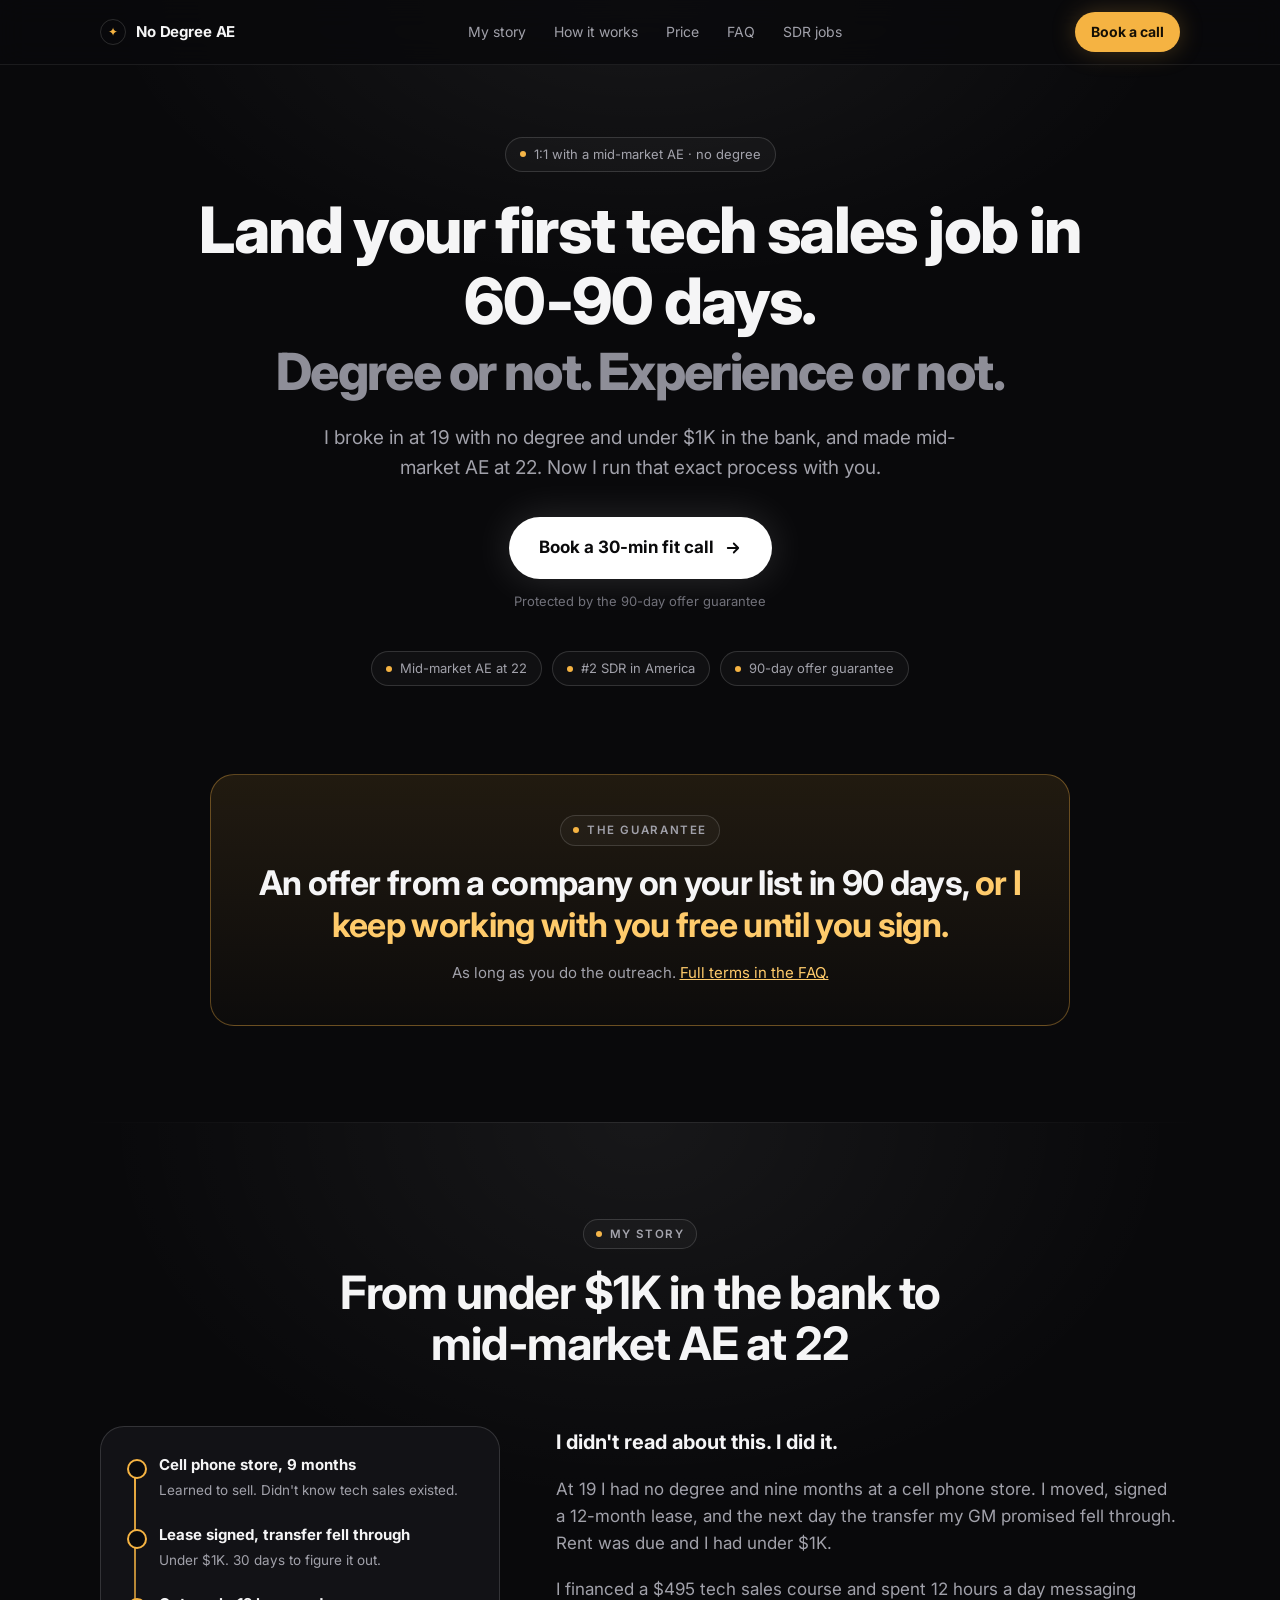
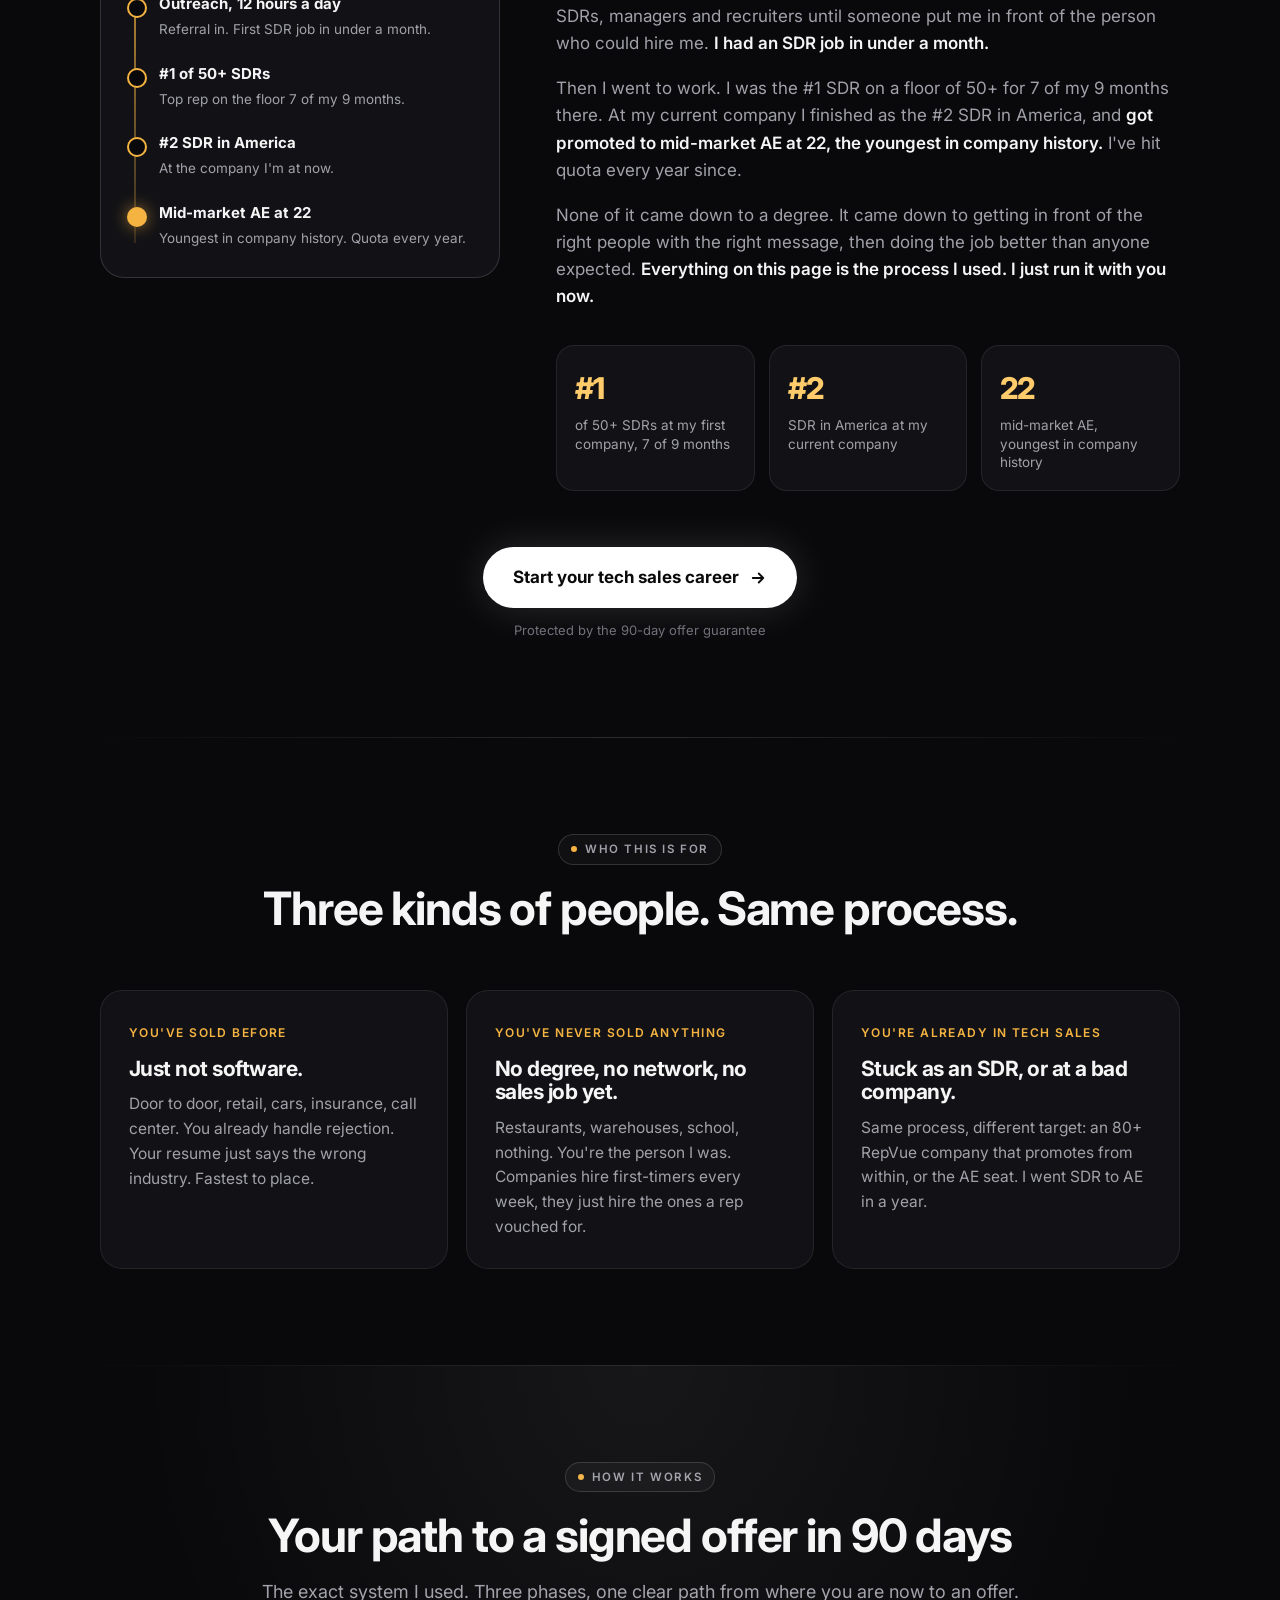
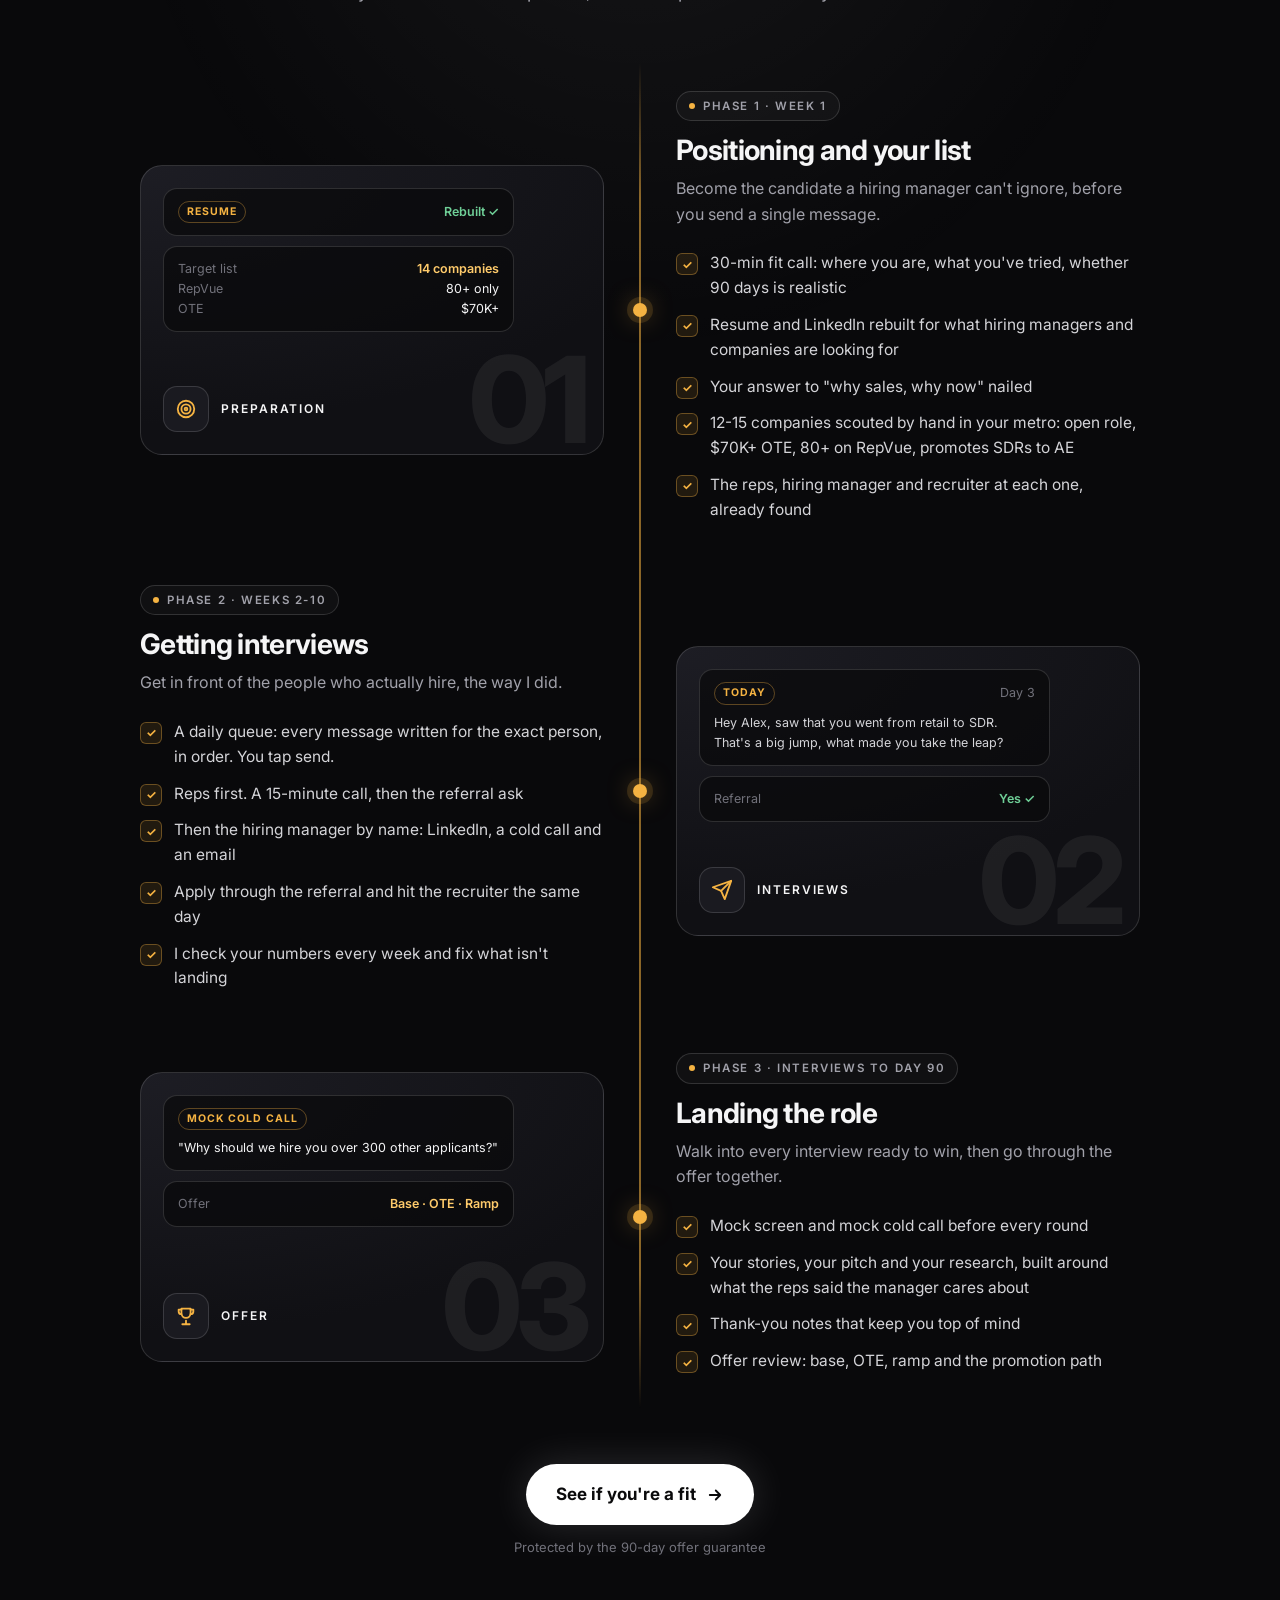
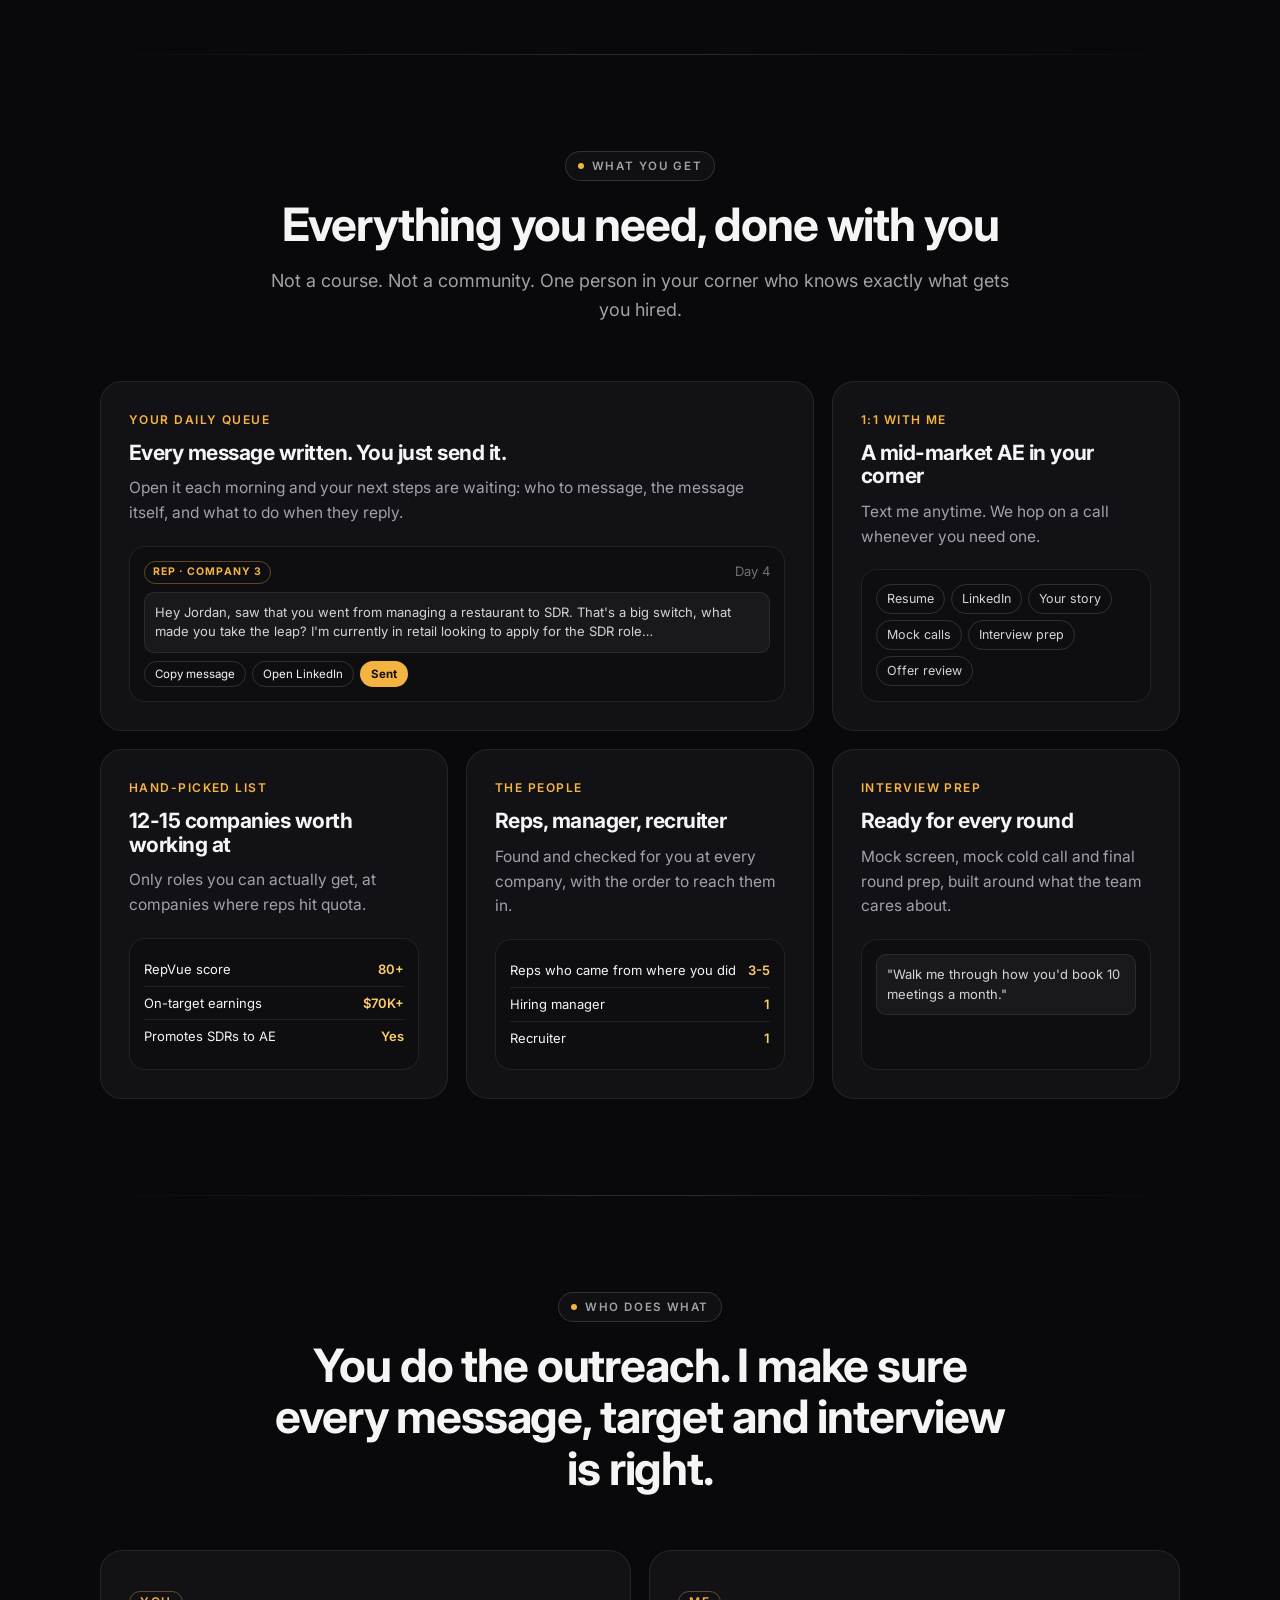
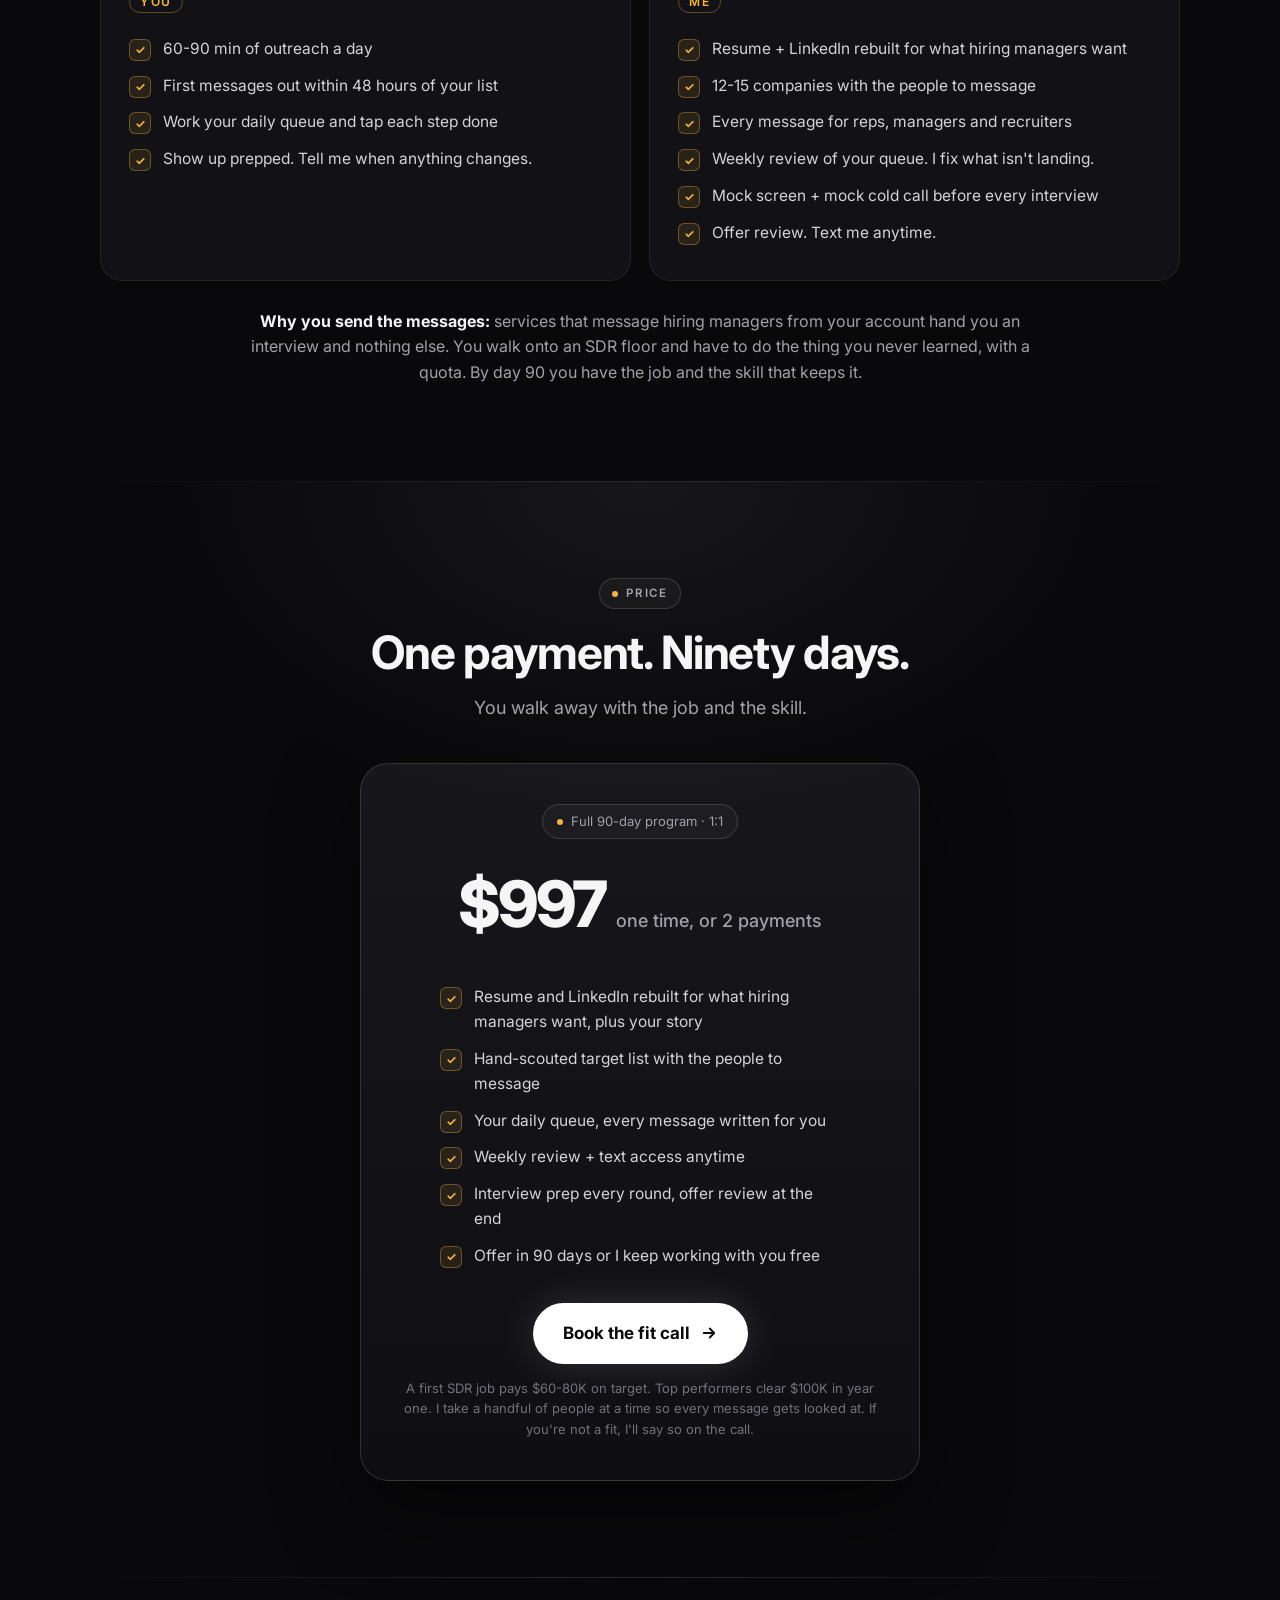
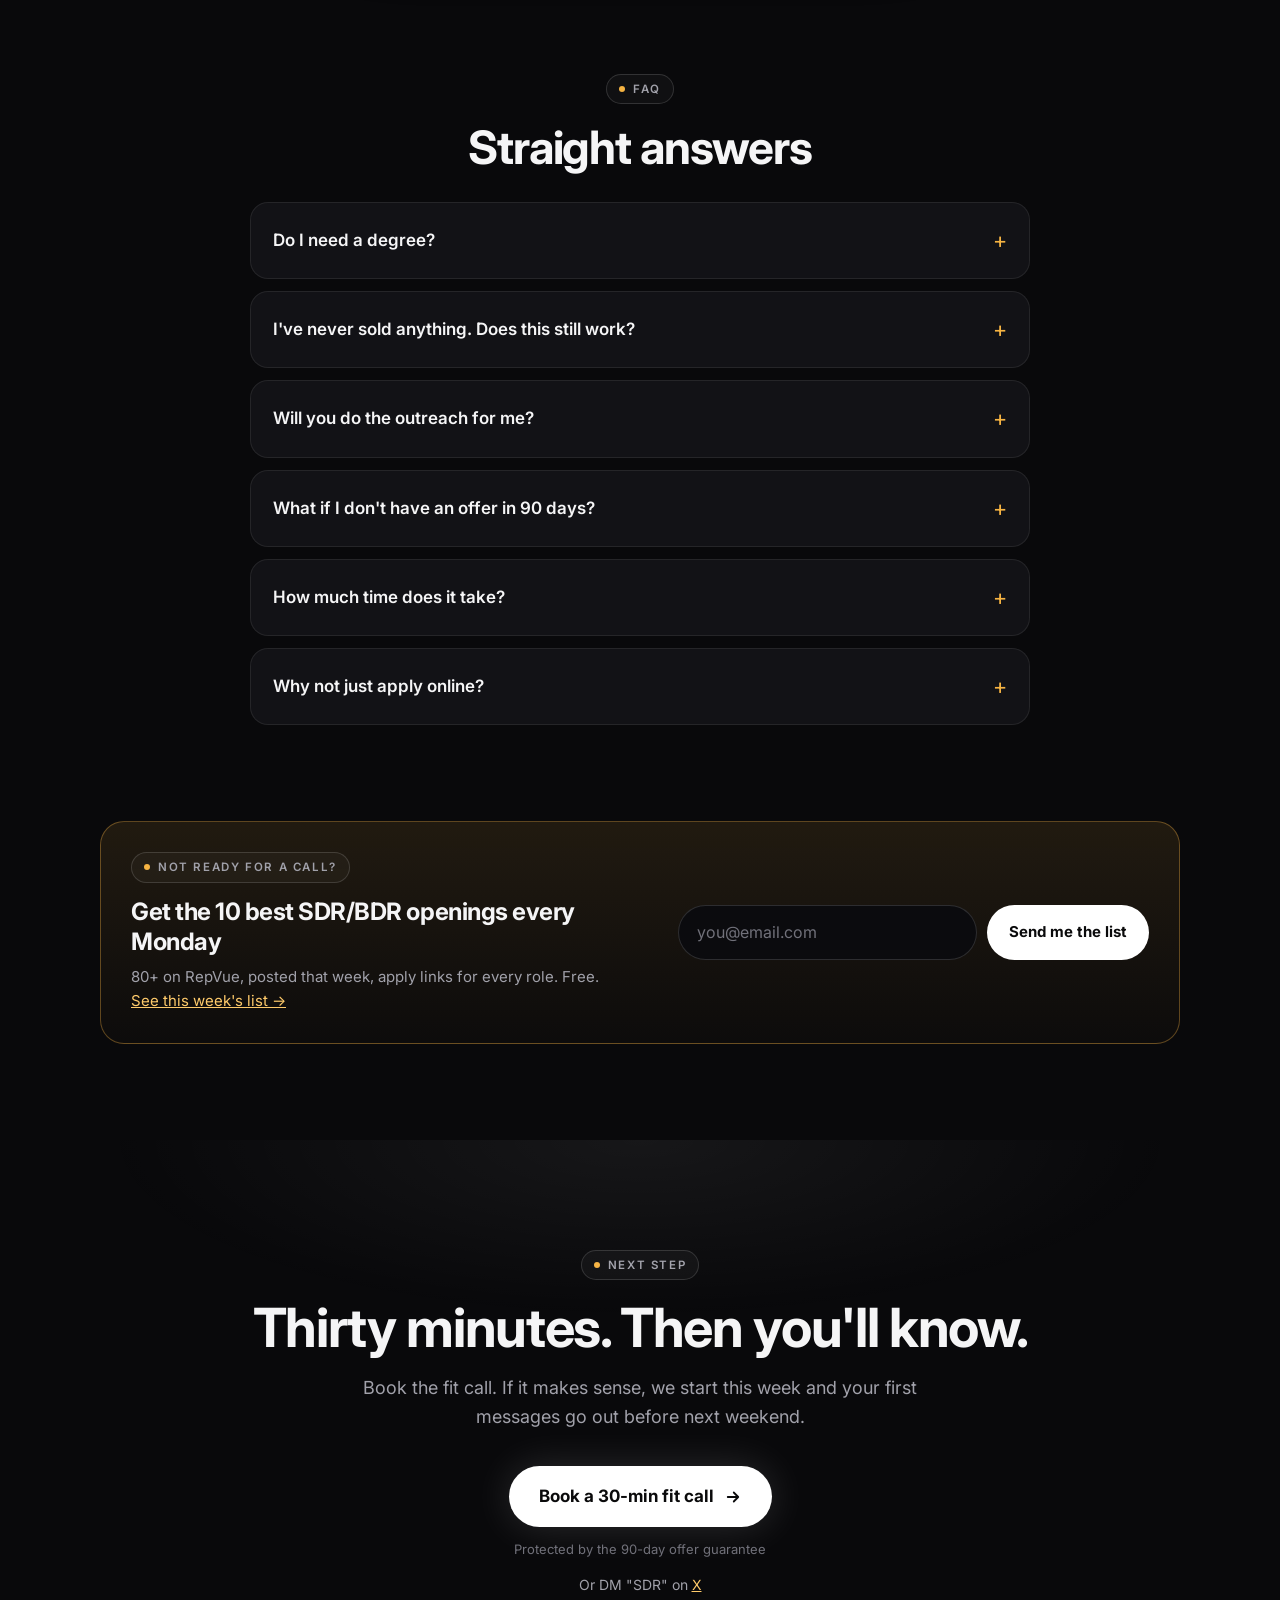
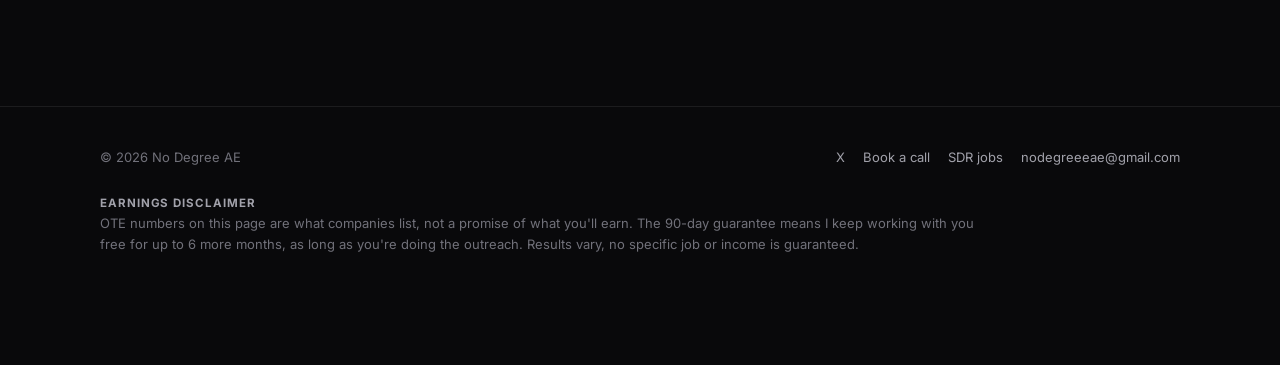
==== index.html @ 856d5060 "Link preview cards for homepage and jobs page" ====
<!doctype html>
<html lang="en">
<head>
<meta charset="utf-8">
<meta name="viewport" content="width=device-width, initial-scale=1, viewport-fit=cover">
<meta name="description" content="A tech sales job in 60-90 days. Degree or not, experience or not. 1:1 with a mid-market AE who did it at 19 with no degree.">
<meta property="og:type" content="website">
<meta property="og:url" content="https://nodegreeae.com/">
<meta property="og:title" content="Land your first tech sales job in 60-90 days">
<meta property="og:description" content="1:1 with a mid-market AE who broke in with no degree. Degree or not. Experience or not.">
<meta property="og:image" content="https://nodegreeae.com/og-home.png">
<meta name="twitter:card" content="summary_large_image">
<meta name="twitter:image" content="https://nodegreeae.com/og-home.png">
<meta name="theme-color" content="#09090B">
<title>No Degree AE</title>
<!-- Google tag (gtag.js) -->
<script async src="https://www.googletagmanager.com/gtag/js?id=G-7WECSMBL4V"></script>
<script>
window.dataLayer=window.dataLayer||[];function gtag(){dataLayer.push(arguments);}
gtag('js',new Date());gtag('config','G-7WECSMBL4V');
</script>
<link rel="preconnect" href="https://fonts.googleapis.com">
<link rel="stylesheet" href="https://fonts.googleapis.com/css2?family=Inter:wght@400;500;600;700;800&display=swap">
<style>
:root{
  --bg:#09090B; --bg2:#0E0E11; --card:#121216; --card2:#17171C;
  --line:rgba(255,255,255,.08); --line2:rgba(255,255,255,.14);
  --fg:#F5F5F6; --muted:#A1A1AA; --dim:#71717A;
  --gold:#F5B342; --gold2:#FFCB6B; --gold-bg:rgba(245,179,66,.10); --gold-line:rgba(245,179,66,.35);
  color-scheme:dark;
}
*{box-sizing:border-box}
html{scroll-behavior:smooth;scroll-padding-top:72px}
body{margin:0;background:var(--bg);color:var(--fg);font-family:Inter,ui-sans-serif,system-ui,-apple-system,"Segoe UI",sans-serif;font-size:16px;line-height:1.6;-webkit-font-smoothing:antialiased}
a{color:inherit}
h1,h2,h3{margin:0;letter-spacing:-.025em;line-height:1.12;font-weight:700}
p{margin:0}
.wrap{max-width:1120px;margin:0 auto;padding:0 20px}
.narrow{max-width:760px;margin:0 auto}
.center{text-align:center}
section{padding:96px 0;position:relative}
.glow{position:absolute;inset:0;pointer-events:none;background:radial-gradient(60% 45% at 50% 0%,rgba(255,255,255,.06),transparent 70%)}
.sep{height:1px;background:linear-gradient(90deg,transparent,var(--line2),transparent);max-width:1120px;margin:0 auto}

/* nav */
nav{position:sticky;top:0;z-index:20;background:rgba(9,9,11,.82);backdrop-filter:blur(14px);-webkit-backdrop-filter:blur(14px);border-bottom:1px solid var(--line)}
nav .wrap{display:flex;align-items:center;justify-content:space-between;height:64px;gap:16px}
.logo{display:flex;align-items:center;gap:10px;font-weight:700;font-size:15px;text-decoration:none;letter-spacing:-.01em}
.logo i{width:26px;height:26px;border-radius:50%;border:1px solid var(--line2);display:grid;place-items:center;font-style:normal;font-size:12px;color:var(--gold)}
.links{display:flex;gap:4px}
.links a{font-size:14px;color:var(--muted);text-decoration:none;padding:6px 12px;border-radius:8px}
.links a:hover{color:var(--fg);background:rgba(255,255,255,.05)}
.nav-cta{background:var(--gold);color:#140F05;font-weight:700;font-size:14px;text-decoration:none;padding:9px 16px;border-radius:999px;white-space:nowrap;box-shadow:0 0 24px rgba(245,179,66,.25)}
@media (max-width:820px){.links{display:none}}

/* pills */
.pill{display:inline-flex;align-items:center;gap:8px;border:1px solid var(--line2);background:rgba(255,255,255,.03);border-radius:999px;padding:6px 14px;font-size:13px;color:var(--muted)}
.pill::before{content:"";width:6px;height:6px;border-radius:50%;background:var(--gold)}
.pill.caps{font-size:11.5px;letter-spacing:.14em;text-transform:uppercase;font-weight:600;padding:5px 12px}
.pills{display:flex;flex-wrap:wrap;gap:10px;justify-content:center}

/* hero */
.hero{padding:72px 0 64px;text-align:center;overflow:hidden}
.hero h1{font-size:clamp(38px,6vw,64px);font-weight:800;margin:22px auto 0;max-width:900px}
.hero h1 span{display:block;color:#8E8E98;font-size:.8em;margin-top:.12em}
.hero .sub{color:var(--muted);font-size:clamp(17px,2vw,19px);max-width:640px;margin:22px auto 0}
.cta-block{margin-top:34px;display:flex;flex-direction:column;align-items:center;gap:12px}
.btn{display:inline-flex;align-items:center;gap:10px;background:#fff;color:#0A0A0B;font-weight:700;font-size:17px;text-decoration:none;padding:17px 30px;border-radius:999px;box-shadow:0 0 40px rgba(255,255,255,.14);transition:transform .15s ease}
.btn:hover{transform:translateY(-1px)}
.btn svg{width:18px;height:18px}
.fine{font-size:13px;color:var(--dim)}
.hero .pills{margin-top:40px}

/* guarantee */
.guar{border:1px solid var(--gold-line);background:linear-gradient(180deg,var(--gold-bg),rgba(245,179,66,.02));border-radius:24px;padding:40px 32px;text-align:center;max-width:860px;margin:0 auto;position:relative}
.guar .big{font-size:clamp(24px,3.4vw,34px);font-weight:700;margin-top:16px;letter-spacing:-.02em;line-height:1.25}
.guar .big b{color:var(--gold2);font-weight:700}
.guar p.s{color:var(--muted);margin-top:14px;font-size:15px}
.guar a{color:var(--gold2)}

/* section heads */
.head{text-align:center;max-width:760px;margin:0 auto 56px}
.head h2{font-size:clamp(30px,4.4vw,46px);margin-top:18px}
.head p{color:var(--muted);font-size:18px;margin-top:16px}

/* story */
.story{display:grid;grid-template-columns:400px 1fr;gap:56px;align-items:start}
.story-card{background:var(--card);border:1px solid var(--line2);border-radius:24px;padding:26px;position:sticky;top:96px}
.tl{list-style:none;margin:0;padding:0;position:relative}
.tl::before{content:"";position:absolute;left:7px;top:8px;bottom:8px;width:2px;background:linear-gradient(var(--gold),rgba(245,179,66,.15))}
.tl li{position:relative;padding:0 0 20px 32px}
.tl li:last-child{padding-bottom:0}
.tl li::before{content:"";position:absolute;left:0;top:6px;width:16px;height:16px;border-radius:50%;background:var(--bg);border:2px solid var(--gold)}
.tl li.now::before{background:var(--gold);box-shadow:0 0 16px rgba(245,179,66,.6)}
.tl b{display:block;font-size:15px}
.tl span{font-size:13.5px;color:var(--muted)}
.story-text .hi{font-size:20px;font-weight:700}
.story-text p{color:var(--muted);font-size:17px;margin-top:18px}
.story-text p strong{color:var(--fg);font-weight:600}
.stats{display:grid;grid-template-columns:repeat(3,1fr);gap:14px;margin-top:34px}
.stat{background:var(--card);border:1px solid var(--line);border-radius:18px;padding:18px}
.stat b{display:block;font-size:30px;font-weight:800;letter-spacing:-.03em;color:var(--gold2)}
.stat span{font-size:13.5px;color:var(--muted);line-height:1.4;display:block;margin-top:4px}
@media (max-width:900px){.story{grid-template-columns:1fr;gap:36px}.story-card{position:static}}
@media (max-width:560px){.stats{grid-template-columns:1fr}}

/* who */
.grid3{display:grid;grid-template-columns:repeat(3,1fr);gap:18px}
.card{background:var(--card);border:1px solid var(--line);border-radius:22px;padding:28px}
.card .tag{font-size:12px;letter-spacing:.12em;text-transform:uppercase;font-weight:600;color:var(--gold)}
.card h3{font-size:21px;margin-top:12px}
.card p{color:var(--muted);margin-top:12px;font-size:15.5px}
@media (max-width:900px){.grid3{grid-template-columns:1fr}}

/* phases */
.phases{position:relative;max-width:1000px;margin:0 auto}
.phases::before{content:"";position:absolute;left:50%;top:0;bottom:0;width:2px;transform:translateX(-50%);background:linear-gradient(transparent,rgba(245,179,66,.55) 10%,rgba(245,179,66,.55) 90%,transparent)}
.phase{display:grid;grid-template-columns:1fr 1fr;gap:72px;align-items:center;position:relative;padding:28px 0}
.phase::after{content:"";position:absolute;left:50%;top:50%;width:14px;height:14px;border-radius:50%;background:var(--gold);transform:translate(-50%,-50%);box-shadow:0 0 0 6px rgba(245,179,66,.15),0 0 24px rgba(245,179,66,.6)}
.phase.flip .ph-visual{order:2}
.ph-visual{background:radial-gradient(120% 90% at 0% 0%,#1D1D24,#101014);border:1px solid var(--line2);border-radius:22px;aspect-ratio:16/10;position:relative;overflow:hidden;padding:22px}
.ph-visual .num{position:absolute;right:18px;bottom:-6px;font-size:120px;font-weight:800;letter-spacing:-.05em;color:rgba(255,255,255,.06);line-height:1}
.ph-visual .ico{position:absolute;left:22px;bottom:22px;display:flex;align-items:center;gap:12px;font-size:12px;letter-spacing:.16em;font-weight:600}
.ph-visual .ico i{width:46px;height:46px;border-radius:14px;background:#1A1A20;border:1px solid var(--line2);display:grid;place-items:center;font-style:normal;color:var(--gold)}
.ph-visual .ico svg{width:22px;height:22px}
.ph-text h3{font-size:28px;margin-top:14px}
.ph-text > p{color:var(--muted);margin-top:10px}
.checks{list-style:none;padding:0;margin:18px 0 0}
.checks li{display:flex;gap:12px;align-items:flex-start;color:#D4D4D8;font-size:15.5px;padding:6px 0}
.checks li::before{content:"✓";flex:0 0 20px;height:20px;border-radius:6px;background:var(--gold-bg);border:1px solid var(--gold-line);color:var(--gold);font-size:12px;font-weight:700;display:grid;place-items:center;margin-top:2px}
@media (max-width:860px){.phases::before{left:8px}.phase{grid-template-columns:1fr;gap:22px;padding:24px 0 24px 34px}.phase::after{left:8px;top:40px}.phase.flip .ph-visual{order:0}.ph-visual{aspect-ratio:auto;padding-bottom:88px}.ph-visual .num{font-size:96px}.mini{max-width:100%}}

/* mini UI in phase visuals */
.mini{background:rgba(9,9,11,.7);border:1px solid var(--line2);border-radius:14px;padding:12px 14px;font-size:12.5px;max-width:84%;margin-bottom:10px}
.mini .r{display:flex;justify-content:space-between;gap:10px;align-items:center}
.mini .k{color:var(--dim)}
.mini .g{color:var(--gold2);font-weight:600}
.mini .ok{color:#6FCF97;font-weight:600}
.chip{display:inline-block;font-size:10.5px;letter-spacing:.1em;text-transform:uppercase;font-weight:700;color:var(--gold);border:1px solid var(--gold-line);border-radius:99px;padding:2px 8px}

/* features */
.feat{display:grid;grid-template-columns:repeat(3,1fr);gap:18px}
.feat .card{display:flex;flex-direction:column}
.feat .card .demo{margin-top:20px;background:var(--bg2);border:1px solid var(--line);border-radius:16px;padding:14px;font-size:13px;flex:1}
.feat .tags{display:flex;flex-wrap:wrap;gap:6px}
.feat .tags span{border:1px solid var(--line2);border-radius:99px;padding:4px 10px;color:#D4D4D8;font-size:12.5px}
.demo .msg{background:#18181D;border:1px solid var(--line);border-radius:10px;padding:10px;color:#D4D4D8;margin-top:8px;line-height:1.5}
.demo .btns{display:flex;gap:6px;margin-top:8px}
.demo .btns span{border:1px solid var(--line2);border-radius:99px;padding:3px 10px;font-size:11.5px}
.demo .btns span.p{background:var(--gold);color:#140F05;border-color:transparent;font-weight:700}
.demo .row{display:flex;justify-content:space-between;padding:6px 0;border-bottom:1px solid var(--line)}
.demo .row:last-child{border-bottom:0}
.demo .row span:last-child{color:var(--gold2);font-weight:600}
@media (max-width:900px){.feat{grid-template-columns:1fr}}
.feat .wide{grid-column:span 2}
@media (max-width:900px){.feat .wide{grid-column:auto}}

/* split */
.split{display:grid;grid-template-columns:1fr 1fr;gap:18px}
.split .card h3{display:flex;align-items:center;gap:10px}
.split .card h3 i{font-style:normal;font-size:12px;letter-spacing:.14em;text-transform:uppercase;color:var(--gold);border:1px solid var(--gold-line);border-radius:99px;padding:3px 10px;font-weight:600}
.note{max-width:820px;margin:28px auto 0;text-align:center;color:var(--muted);font-size:16px}
.note b{color:var(--fg)}
@media (max-width:760px){.split{grid-template-columns:1fr}}

/* price */
.price{max-width:560px;margin:0 auto;background:linear-gradient(180deg,#16161B,#0F0F13);border:1px solid var(--line2);border-radius:28px;padding:40px 34px;text-align:center;box-shadow:0 30px 80px rgba(0,0,0,.5)}
.price .amt{font-size:64px;font-weight:800;letter-spacing:-.04em;margin-top:14px}
.price .amt small{font-size:18px;color:var(--muted);font-weight:500;letter-spacing:0}
.price .checks{text-align:left;max-width:400px;margin:24px auto 0}
.price .btn{margin-top:28px}
.price .fine{margin-top:14px}

/* faq */
.faq{max-width:780px;margin:0 auto}
details{border:1px solid var(--line);background:var(--card);border-radius:18px;margin-top:12px;padding:0 22px}
summary{list-style:none;cursor:pointer;padding:20px 0;font-weight:600;font-size:17px;display:flex;justify-content:space-between;gap:16px;align-items:center}
summary::-webkit-details-marker{display:none}
summary::after{content:"+";font-size:22px;color:var(--gold);font-weight:400;transition:transform .2s}
details[open] summary::after{transform:rotate(45deg)}
details p{color:var(--muted);padding:0 0 20px;font-size:15.5px}

/* final */
.final{text-align:center;padding:110px 0}
.final h2{font-size:clamp(34px,5vw,54px)}
.final p.s{color:var(--muted);font-size:18px;margin:16px auto 0;max-width:560px}
.final .alt{margin-top:14px;font-size:14px;color:var(--muted)}
.final .alt a{color:var(--gold2)}

footer{border-top:1px solid var(--line);padding:40px 0 110px;color:var(--dim);font-size:13px}
footer .top{display:flex;justify-content:space-between;flex-wrap:wrap;gap:16px;align-items:center}
footer .top div{display:flex;gap:18px}
footer a{color:var(--muted);text-decoration:none}
footer .legal{margin-top:24px;line-height:1.6;max-width:900px}
footer .legal b{color:var(--muted);letter-spacing:.08em;font-size:11.5px}

 .jobs-band{display:grid;grid-template-columns:1.1fr 1fr;gap:28px;align-items:center;background:linear-gradient(180deg,var(--gold-bg),rgba(245,179,66,.02));border:1px solid var(--gold-line);border-radius:24px;padding:30px 30px}
.jobs-band b{display:block;font-size:24px;letter-spacing:-.02em;margin-top:14px;line-height:1.25}
.jobs-band em{display:block;font-style:normal;color:var(--muted);font-size:15px;margin-top:8px}
.jobs-band em a{color:var(--gold2);white-space:nowrap}
.jb-form .row{display:flex;gap:10px;flex-wrap:wrap}
.jb-form input[type=email]{flex:1 1 200px;min-width:0;background:#0B0B0E;border:1px solid var(--line2);border-radius:999px;color:var(--fg);font:inherit;font-size:16px;padding:14px 18px}
.jb-form input[type=email]::placeholder{color:var(--dim)}
.jb-form input[type=email]:focus{outline:none;border-color:var(--gold)}
.jb-form button{background:#fff;color:#0A0A0B;border:0;border-radius:999px;font:inherit;font-weight:700;font-size:15px;padding:14px 22px;cursor:pointer;white-space:nowrap}
.jb-form button:disabled{opacity:.6;cursor:default}
.jb-form .msg{font-size:14px;color:var(--muted);margin-top:10px}
.jb-form .msg:empty{display:none}
.jb-form .msg.ok{color:#6FCF97;font-weight:600}
.hp,.sr{position:absolute;left:-9999px}
@media (max-width:820px){.jobs-band{grid-template-columns:1fr;padding:24px 20px}.jb-form button{flex:1 1 100%}}
.sticky{position:fixed;left:0;right:0;bottom:0;z-index:30;padding:12px 16px calc(12px + env(safe-area-inset-bottom,0px));background:linear-gradient(transparent,rgba(9,9,11,.95) 30%);display:none}
.sticky .btn{width:100%;justify-content:center;font-size:16px;padding:15px 20px}
@media (max-width:760px){.sticky.show{display:block}}
:focus-visible{outline:2px solid var(--gold);outline-offset:3px}
@media (max-width:560px){section{padding:72px 0}.hero{padding:52px 0 48px}.guar{padding:30px 20px}.price{padding:32px 20px}.card{padding:22px}.btn{font-size:16px;padding:16px 24px}}
</style>
</head>
<body>

<nav>
  <div class="wrap">
    <a class="logo" href="#top"><i>✦</i>No Degree AE</a>
    <div class="links"><a href="#story">My story</a><a href="#how">How it works</a><a href="#price">Price</a><a href="#faq">FAQ</a><a href="/jobs">SDR jobs</a></div>
    <a class="nav-cta" href="https://calendly.com/nodegreeeae/30min" target="_blank" rel="noopener">Book a call</a>
  </div>
</nav>

<header class="hero" id="top">
  <div class="glow"></div>
  <div class="wrap">
    <span class="pill">1:1 with a mid-market AE · no degree</span>
    <h1>Land your first tech sales job in 60‑90 days. <span>Degree or not. Experience or not.</span></h1>
    <p class="sub">I broke in at 19 with no degree and under $1K in the bank, and made mid-market AE at 22. Now I run that exact process with you.</p>
    <div class="cta-block">
      <a class="btn" id="cta-hero" href="https://calendly.com/nodegreeeae/30min" target="_blank" rel="noopener">Book a 30-min fit call <svg viewBox="0 0 24 24" fill="none" stroke="currentColor" stroke-width="2.4" stroke-linecap="round" stroke-linejoin="round"><path d="M5 12h14M13 6l6 6-6 6"/></svg></a>
      <span class="fine">Protected by the 90-day offer guarantee</span>
    </div>
    <div class="pills"><span class="pill">Mid-market AE at 22</span><span class="pill">#2 SDR in America</span><span class="pill">90-day offer guarantee</span></div>
  </div>
</header>

<section id="guarantee" style="padding-top:24px">
  <div class="wrap">
    <div class="guar">
      <span class="pill caps">The guarantee</span>
      <p class="big">An offer from a company on your list in 90 days, <b>or I keep working with you free until you sign.</b></p>
      <p class="s">As long as you do the outreach. <a href="#faq">Full terms in the FAQ.</a></p>
    </div>
  </div>
</section>

<div class="sep"></div>

<section id="story">
  <div class="glow"></div>
  <div class="wrap">
    <div class="head">
      <span class="pill caps">My story</span>
      <h2>From under $1K in the bank to mid&#8209;market AE at 22</h2>
    </div>
    <div class="story">
      <div class="story-card">
        <ul class="tl">
          <li><b>Cell phone store, 9 months</b><span>Learned to sell. Didn't know tech sales existed.</span></li>
          <li><b>Lease signed, transfer fell through</b><span>Under $1K. 30 days to figure it out.</span></li>
          <li><b>Outreach, 12 hours a day</b><span>Referral in. First SDR job in under a month.</span></li>
          <li><b>#1 of 50+ SDRs</b><span>Top rep on the floor 7 of my 9 months.</span></li>
          <li><b>#2 SDR in America</b><span>At the company I'm at now.</span></li>
          <li class="now"><b>Mid-market AE at 22</b><span>Youngest in company history. Quota every year.</span></li>
        </ul>
      </div>
      <div class="story-text">
        <p class="hi" style="color:var(--fg);margin-top:0">I didn't read about this. I did it.</p>
        <p>At 19 I had no degree and nine months at a cell phone store. I moved, signed a 12-month lease, and the next day the transfer my GM promised fell through. Rent was due and I had under $1K.</p>
        <p>I financed a $495 tech sales course and spent 12 hours a day messaging SDRs, managers and recruiters until someone put me in front of the person who could hire me. <strong>I had an SDR job in under a month.</strong></p>
        <p>Then I went to work. I was the #1 SDR on a floor of 50+ for 7 of my 9 months there. At my current company I finished as the #2 SDR in America, and <strong>got promoted to mid-market AE at 22, the youngest in company history.</strong> I've hit quota every year since.</p>
        <p>None of it came down to a degree. It came down to getting in front of the right people with the right message, then doing the job better than anyone expected. <strong>Everything on this page is the process I used. I just run it with you now.</strong></p>
        <div class="stats">
          <div class="stat"><b>#1</b><span>of 50+ SDRs at my first company, 7 of 9 months</span></div>
          <div class="stat"><b>#2</b><span>SDR in America at my current company</span></div>
          <div class="stat"><b>22</b><span>mid-market AE, youngest in company history</span></div>
        </div>
      </div>
    </div>
    <div class="cta-block" style="margin-top:56px">
      <a class="btn" href="https://calendly.com/nodegreeeae/30min" target="_blank" rel="noopener">Start your tech sales career <svg viewBox="0 0 24 24" fill="none" stroke="currentColor" stroke-width="2.4" stroke-linecap="round" stroke-linejoin="round"><path d="M5 12h14M13 6l6 6-6 6"/></svg></a>
      <span class="fine">Protected by the 90-day offer guarantee</span>
    </div>
  </div>
</section>

<div class="sep"></div>

<section id="who">
  <div class="wrap">
    <div class="head">
      <span class="pill caps">Who this is for</span>
      <h2>Three kinds of people. Same process.</h2>
    </div>
    <div class="grid3">
      <div class="card"><span class="tag">You've sold before</span><h3>Just not software.</h3><p>Door to door, retail, cars, insurance, call center. You already handle rejection. Your resume just says the wrong industry. Fastest to place.</p></div>
      <div class="card"><span class="tag">You've never sold anything</span><h3>No degree, no network, no sales job yet.</h3><p>Restaurants, warehouses, school, nothing. You're the person I was. Companies hire first-timers every week, they just hire the ones a rep vouched for.</p></div>
      <div class="card"><span class="tag">You're already in tech sales</span><h3>Stuck as an SDR, or at a bad company.</h3><p>Same process, different target: an 80+ RepVue company that promotes from within, or the AE seat. I went SDR to AE in a year.</p></div>
    </div>
  </div>
</section>

<div class="sep"></div>

<section id="how">
  <div class="glow"></div>
  <div class="wrap">
    <div class="head">
      <span class="pill caps">How it works</span>
      <h2>Your path to a signed offer in 90 days</h2>
      <p>The exact system I used. Three phases, one clear path from where you are now to an offer.</p>
    </div>
    <div class="phases">
      <div class="phase">
        <div class="ph-visual">
          <div class="mini"><div class="r"><span class="chip">Resume</span><span class="ok">Rebuilt ✓</span></div></div>
          <div class="mini"><div class="r"><span class="k">Target list</span><span class="g">14 companies</span></div><div class="r"><span class="k">RepVue</span><span>80+ only</span></div><div class="r"><span class="k">OTE</span><span>$70K+</span></div></div>
          <div class="num">01</div>
          <div class="ico"><i><svg viewBox="0 0 24 24" fill="none" stroke="currentColor" stroke-width="2" stroke-linecap="round" stroke-linejoin="round"><circle cx="12" cy="12" r="9"/><circle cx="12" cy="12" r="5"/><circle cx="12" cy="12" r="1.5"/></svg></i>PREPARATION</div>
        </div>
        <div class="ph-text">
          <span class="pill caps">Phase 1 · Week 1</span>
          <h3>Positioning and your list</h3>
          <p>Become the candidate a hiring manager can't ignore, before you send a single message.</p>
          <ul class="checks">
            <li>30-min fit call: where you are, what you've tried, whether 90 days is realistic</li>
            <li>Resume and LinkedIn rebuilt for what hiring managers and companies are looking for</li>
            <li>Your answer to "why sales, why now" nailed</li>
            <li>12-15 companies scouted by hand in your metro: open role, $70K+ OTE, 80+ on RepVue, promotes SDRs to AE</li>
            <li>The reps, hiring manager and recruiter at each one, already found</li>
          </ul>
        </div>
      </div>
      <div class="phase flip">
        <div class="ph-visual">
          <div class="mini"><div class="r"><span class="chip">Today</span><span class="k">Day 3</span></div><div class="msg" style="margin-top:8px;color:#D4D4D8">Hey Alex, saw that you went from retail to SDR. That's a big jump, what made you take the leap?</div></div>
          <div class="mini"><div class="r"><span class="k">Referral</span><span class="ok">Yes ✓</span></div></div>
          <div class="num">02</div>
          <div class="ico"><i><svg viewBox="0 0 24 24" fill="none" stroke="currentColor" stroke-width="2" stroke-linecap="round" stroke-linejoin="round"><path d="M22 2 11 13"/><path d="M22 2 15 22l-4-9-9-4z"/></svg></i>INTERVIEWS</div>
        </div>
        <div class="ph-text">
          <span class="pill caps">Phase 2 · Weeks 2-10</span>
          <h3>Getting interviews</h3>
          <p>Get in front of the people who actually hire, the way I did.</p>
          <ul class="checks">
            <li>A daily queue: every message written for the exact person, in order. You tap send.</li>
            <li>Reps first. A 15-minute call, then the referral ask</li>
            <li>Then the hiring manager by name: LinkedIn, a cold call and an email</li>
            <li>Apply through the referral and hit the recruiter the same day</li>
            <li>I check your numbers every week and fix what isn't landing</li>
          </ul>
        </div>
      </div>
      <div class="phase">
        <div class="ph-visual">
          <div class="mini"><div class="r"><span class="chip">Mock cold call</span></div><div class="msg" style="margin-top:8px">"Why should we hire you over 300 other applicants?"</div></div>
          <div class="mini"><div class="r"><span class="k">Offer</span><span class="g">Base · OTE · Ramp</span></div></div>
          <div class="num">03</div>
          <div class="ico"><i><svg viewBox="0 0 24 24" fill="none" stroke="currentColor" stroke-width="2" stroke-linecap="round" stroke-linejoin="round"><path d="M8 21h8M12 17v4M7 4h10v5a5 5 0 0 1-10 0z"/><path d="M17 5h3v2a3 3 0 0 1-3 3M7 5H4v2a3 3 0 0 0 3 3"/></svg></i>OFFER</div>
        </div>
        <div class="ph-text">
          <span class="pill caps">Phase 3 · Interviews to day 90</span>
          <h3>Landing the role</h3>
          <p>Walk into every interview ready to win, then go through the offer together.</p>
          <ul class="checks">
            <li>Mock screen and mock cold call before every round</li>
            <li>Your stories, your pitch and your research, built around what the reps said the manager cares about</li>
                        <li>Thank-you notes that keep you top of mind</li>
            <li>Offer review: base, OTE, ramp and the promotion path</li>
          </ul>
        </div>
      </div>
    </div>
    <div class="cta-block" style="margin-top:56px">
      <a class="btn" href="https://calendly.com/nodegreeeae/30min" target="_blank" rel="noopener">See if you're a fit <svg viewBox="0 0 24 24" fill="none" stroke="currentColor" stroke-width="2.4" stroke-linecap="round" stroke-linejoin="round"><path d="M5 12h14M13 6l6 6-6 6"/></svg></a>
      <span class="fine">Protected by the 90-day offer guarantee</span>
    </div>
  </div>
</section>

<div class="sep"></div>

<section id="included">
  <div class="wrap">
    <div class="head">
      <span class="pill caps">What you get</span>
      <h2>Everything you need, done with you</h2>
      <p>Not a course. Not a community. One person in your corner who knows exactly what gets you hired.</p>
    </div>
    <div class="feat">
      <div class="card wide">
        <span class="tag">Your daily queue</span>
        <h3>Every message written. You just send it.</h3>
        <p>Open it each morning and your next steps are waiting: who to message, the message itself, and what to do when they reply.</p>
        <div class="demo">
          <div class="r" style="display:flex;justify-content:space-between"><span class="chip">Rep · Company 3</span><span style="color:var(--dim)">Day 4</span></div>
          <div class="msg">Hey Jordan, saw that you went from managing a restaurant to SDR. That's a big switch, what made you take the leap? I'm currently in retail looking to apply for the SDR role…</div>
          <div class="btns"><span>Copy message</span><span>Open LinkedIn</span><span class="p">Sent</span></div>
        </div>
      </div>
      <div class="card">
        <span class="tag">1:1 with me</span>
        <h3>A mid-market AE in your corner</h3>
        <p>Text me anytime. We hop on a call whenever you need one.</p>
        <div class="demo"><div class="tags"><span>Resume</span><span>LinkedIn</span><span>Your story</span><span>Mock calls</span><span>Interview prep</span><span>Offer review</span></div></div>
      </div>
      <div class="card">
        <span class="tag">Hand-picked list</span>
        <h3>12-15 companies worth working at</h3>
        <p>Only roles you can actually get, at companies where reps hit quota.</p>
        <div class="demo"><div class="row"><span>RepVue score</span><span>80+</span></div><div class="row"><span>On-target earnings</span><span>$70K+</span></div><div class="row"><span>Promotes SDRs to AE</span><span>Yes</span></div></div>
      </div>
      <div class="card">
        <span class="tag">The people</span>
        <h3>Reps, manager, recruiter</h3>
        <p>Found and checked for you at every company, with the order to reach them in.</p>
        <div class="demo"><div class="row"><span>Reps who came from where you did</span><span>3-5</span></div><div class="row"><span>Hiring manager</span><span>1</span></div><div class="row"><span>Recruiter</span><span>1</span></div></div>
      </div>
      <div class="card">
        <span class="tag">Interview prep</span>
        <h3>Ready for every round</h3>
        <p>Mock screen, mock cold call and final round prep, built around what the team cares about.</p>
        <div class="demo"><div class="msg" style="margin-top:0">"Walk me through how you'd book 10 meetings a month."</div></div>
      </div>
    </div>
  </div>
</section>

<div class="sep"></div>

<section id="split">
  <div class="wrap">
    <div class="head">
      <span class="pill caps">Who does what</span>
      <h2>You do the outreach. I make sure every message, target and interview is right.</h2>
    </div>
    <div class="split">
      <div class="card"><h3><i>You</i></h3>
        <ul class="checks">
          <li>60-90 min of outreach a day</li>
          <li>First messages out within 48 hours of your list</li>
          <li>Work your daily queue and tap each step done</li>
          <li>Show up prepped. Tell me when anything changes.</li>
        </ul></div>
      <div class="card"><h3><i>Me</i></h3>
        <ul class="checks">
          <li>Resume + LinkedIn rebuilt for what hiring managers want</li>
          <li>12-15 companies with the people to message</li>
          <li>Every message for reps, managers and recruiters</li>
          <li>Weekly review of your queue. I fix what isn't landing.</li>
          <li>Mock screen + mock cold call before every interview</li>
          <li>Offer review. Text me anytime.</li>
        </ul></div>
    </div>
    <p class="note"><b>Why you send the messages:</b> services that message hiring managers from your account hand you an interview and nothing else. You walk onto an SDR floor and have to do the thing you never learned, with a quota. By day 90 you have the job and the skill that keeps it.</p>
  </div>
</section>

<div class="sep"></div>

<section id="price">
  <div class="glow"></div>
  <div class="wrap">
    <div class="head" style="margin-bottom:40px">
      <span class="pill caps">Price</span>
      <h2>One payment. Ninety days.</h2>
      <p>You walk away with the job and the skill.</p>
    </div>
    <div class="price">
      <span class="pill">Full 90-day program · 1:1</span>
      <div class="amt">$997 <small>one time, or 2 payments</small></div>
      <ul class="checks">
        <li>Resume and LinkedIn rebuilt for what hiring managers want, plus your story</li>
        <li>Hand-scouted target list with the people to message</li>
        <li>Your daily queue, every message written for you</li>
        <li>Weekly review + text access anytime</li>
        <li>Interview prep every round, offer review at the end</li>
        <li>Offer in 90 days or I keep working with you free</li>
      </ul>
      <a class="btn" href="https://calendly.com/nodegreeeae/30min" target="_blank" rel="noopener">Book the fit call <svg viewBox="0 0 24 24" fill="none" stroke="currentColor" stroke-width="2.4" stroke-linecap="round" stroke-linejoin="round"><path d="M5 12h14M13 6l6 6-6 6"/></svg></a>
      <p class="fine">A first SDR job pays $60-80K on target. Top performers clear $100K in year one. I take a handful of people at a time so every message gets looked at. If you're not a fit, I'll say so on the call.</p>
    </div>
  </div>
</section>

<div class="sep"></div>

<section id="faq">
  <div class="wrap">
    <div class="head" style="margin-bottom:28px">
      <span class="pill caps">FAQ</span>
      <h2>Straight answers</h2>
    </div>
    <div class="faq">
      <details><summary>Do I need a degree?</summary><p>No. I don't have one. Most SDR postings say "bachelor's preferred" and most SDR floors are full of people without one. A referral from someone on the team makes that line disappear.</p></details>
      <details><summary>I've never sold anything. Does this still work?</summary><p>Yes, it takes a couple more weeks. We build your story first and your list leans toward companies that hire in classes and train from zero. You show up having already talked to people on the team.</p></details>
      <details><summary>Will you do the outreach for me?</summary><p>No, and that's the point. I write every message and fix them every week, but you send them. By day 90 you have the job and the skill that keeps it.</p></details>
      <details><summary>What if I don't have an offer in 90 days?</summary><p>I keep working with you free for up to 6 more months, until you sign. The deal: you're doing the outreach. A week without messages pauses the clock, and if you turn down an offer from a company on your list, the guarantee ends. I can't want it more than you do. Results vary, no specific job or income is guaranteed.</p></details>
      <details><summary>How much time does it take?</summary><p>60-90 minutes of outreach a day, plus the interviews. Works around a full-time job. Doesn't work around skipping days.</p></details>
      <details><summary>Why not just apply online?</summary><p>Because 300 other people did. A good SDR posting gets hundreds of applications in a week and the recruiter reads the referred ones first. Applying is what you do after someone on the team already said your name.</p></details>
    </div>
  </div>
</section>

<section id="jobs-band" style="padding:0 0 96px">
  <div class="wrap">
    <div class="jobs-band">
      <div class="jb-text">
        <span class="pill caps">Not ready for a call?</span>
        <b>Get the 10 best SDR/BDR openings every Monday</b>
        <em>80+ on RepVue, posted that week, apply links for every role. Free. <a href="/jobs">See this week's list &rarr;</a></em>
      </div>
      <form class="jb-form" id="signup" name="jobs-list" method="POST" action="/jobs?joined=1" data-netlify="true" netlify-honeypot="bot-field">
        <input type="hidden" name="form-name" value="jobs-list">
        <p class="hp"><label>Leave this empty <input name="bot-field" tabindex="-1" autocomplete="off"></label></p>
        <label class="sr" for="su-email">Email</label>
        <div class="row">
          <input id="su-email" type="email" name="email" placeholder="you@email.com" autocomplete="email" required>
          <button type="submit">Send me the list</button>
        </div>
        <p class="msg" id="su-msg" aria-live="polite"></p>
      </form>
    </div>
  </div>
</section>

<section class="final" id="cta">
  <div class="glow"></div>
  <div class="wrap">
    <span class="pill caps">Next step</span>
    <h2 style="margin-top:18px">Thirty minutes. Then you'll know.</h2>
    <p class="s">Book the fit call. If it makes sense, we start this week and your first messages go out before next weekend.</p>
    <div class="cta-block">
      <a class="btn" href="https://calendly.com/nodegreeeae/30min" target="_blank" rel="noopener">Book a 30-min fit call <svg viewBox="0 0 24 24" fill="none" stroke="currentColor" stroke-width="2.4" stroke-linecap="round" stroke-linejoin="round"><path d="M5 12h14M13 6l6 6-6 6"/></svg></a>
      <span class="fine">Protected by the 90-day offer guarantee</span>
    </div>
    <p class="alt">Or DM "SDR" on <a href="https://x.com/NoDegreeAE" target="_blank" rel="noopener">X</a></p>
  </div>
</section>

<footer>
  <div class="wrap">
    <div class="top"><span>© 2026 No Degree AE</span><div><a href="https://x.com/NoDegreeAE" target="_blank" rel="noopener">X</a><a href="https://calendly.com/nodegreeeae/30min" target="_blank" rel="noopener">Book a call</a><a href="/jobs">SDR jobs</a><a href="mailto:nodegreeeae@gmail.com">nodegreeeae@gmail.com</a></div></div>
    <p class="legal"><b>EARNINGS DISCLAIMER</b><br>OTE numbers on this page are what companies list, not a promise of what you'll earn. The 90-day guarantee means I keep working with you free for up to 6 more months, as long as you're doing the outreach. Results vary, no specific job or income is guaranteed.</p>
  </div>
</footer>

<div class="sticky" id="sticky">
  <a class="btn" href="https://calendly.com/nodegreeeae/30min" target="_blank" rel="noopener">Book a 30-min fit call &rarr;</a>
</div>

<script>
(function(){
  document.querySelectorAll('a[href*="calendly.com"]').forEach(function(a){a.addEventListener('click',function(){var sec=a.closest('section,#sticky,nav,footer,header');var where=sec?(sec.id||sec.className.split(' ')[0]||sec.tagName.toLowerCase()):'page';if(window.gtag)gtag('event','book_call',{location:where,label:a.textContent.trim()});});});
  var s=document.getElementById('sticky'),h=document.getElementById('cta-hero');
  if(!s||!h||!('IntersectionObserver' in window)){if(s)s.classList.add('show');return;}
  new IntersectionObserver(function(e){s.classList.toggle('show',!e[0].isIntersecting&&e[0].boundingClientRect.top<0);},{threshold:0}).observe(h);
})();

(function(){
  var f=document.getElementById('signup'),m=document.getElementById('su-msg');if(!f)return;
  function done(){f.querySelector('.row').style.display='none';m.className='msg ok';m.textContent="You're in. Next Monday's list goes straight to your inbox.";}
  f.addEventListener('submit',function(e){
    if(!window.fetch)return;e.preventDefault();
    var b=f.querySelector('button');b.disabled=true;m.className='msg';m.textContent='';
    fetch('/',{method:'POST',headers:{'Content-Type':'application/x-www-form-urlencoded'},body:new URLSearchParams(new FormData(f)).toString()})
      .then(function(r){if(!r.ok)throw 0;done();if(window.gtag)gtag('event','jobs_signup',{location:'home'});})
      .catch(function(){b.disabled=false;m.textContent="That didn't go through. Try again, or DM \"SDR\" on X.";});
  });
})();
</script>
</body>
</html>
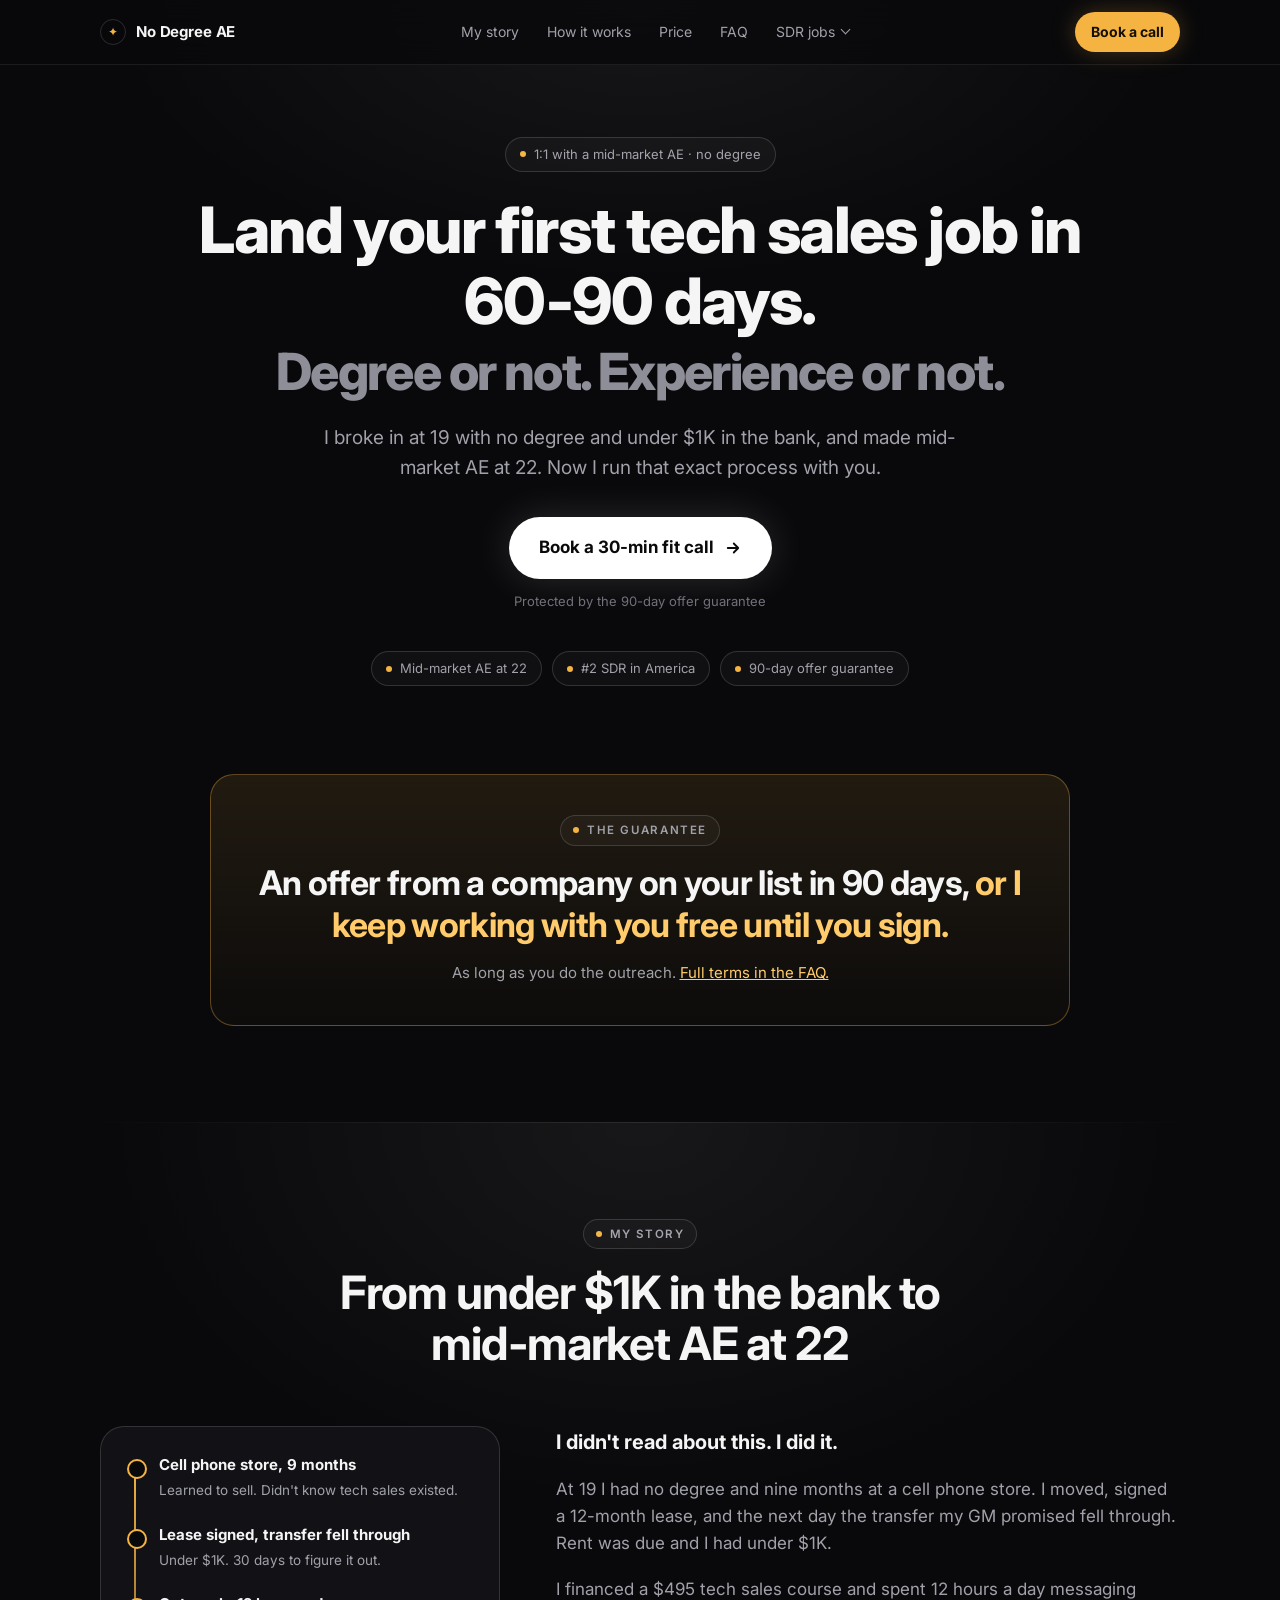
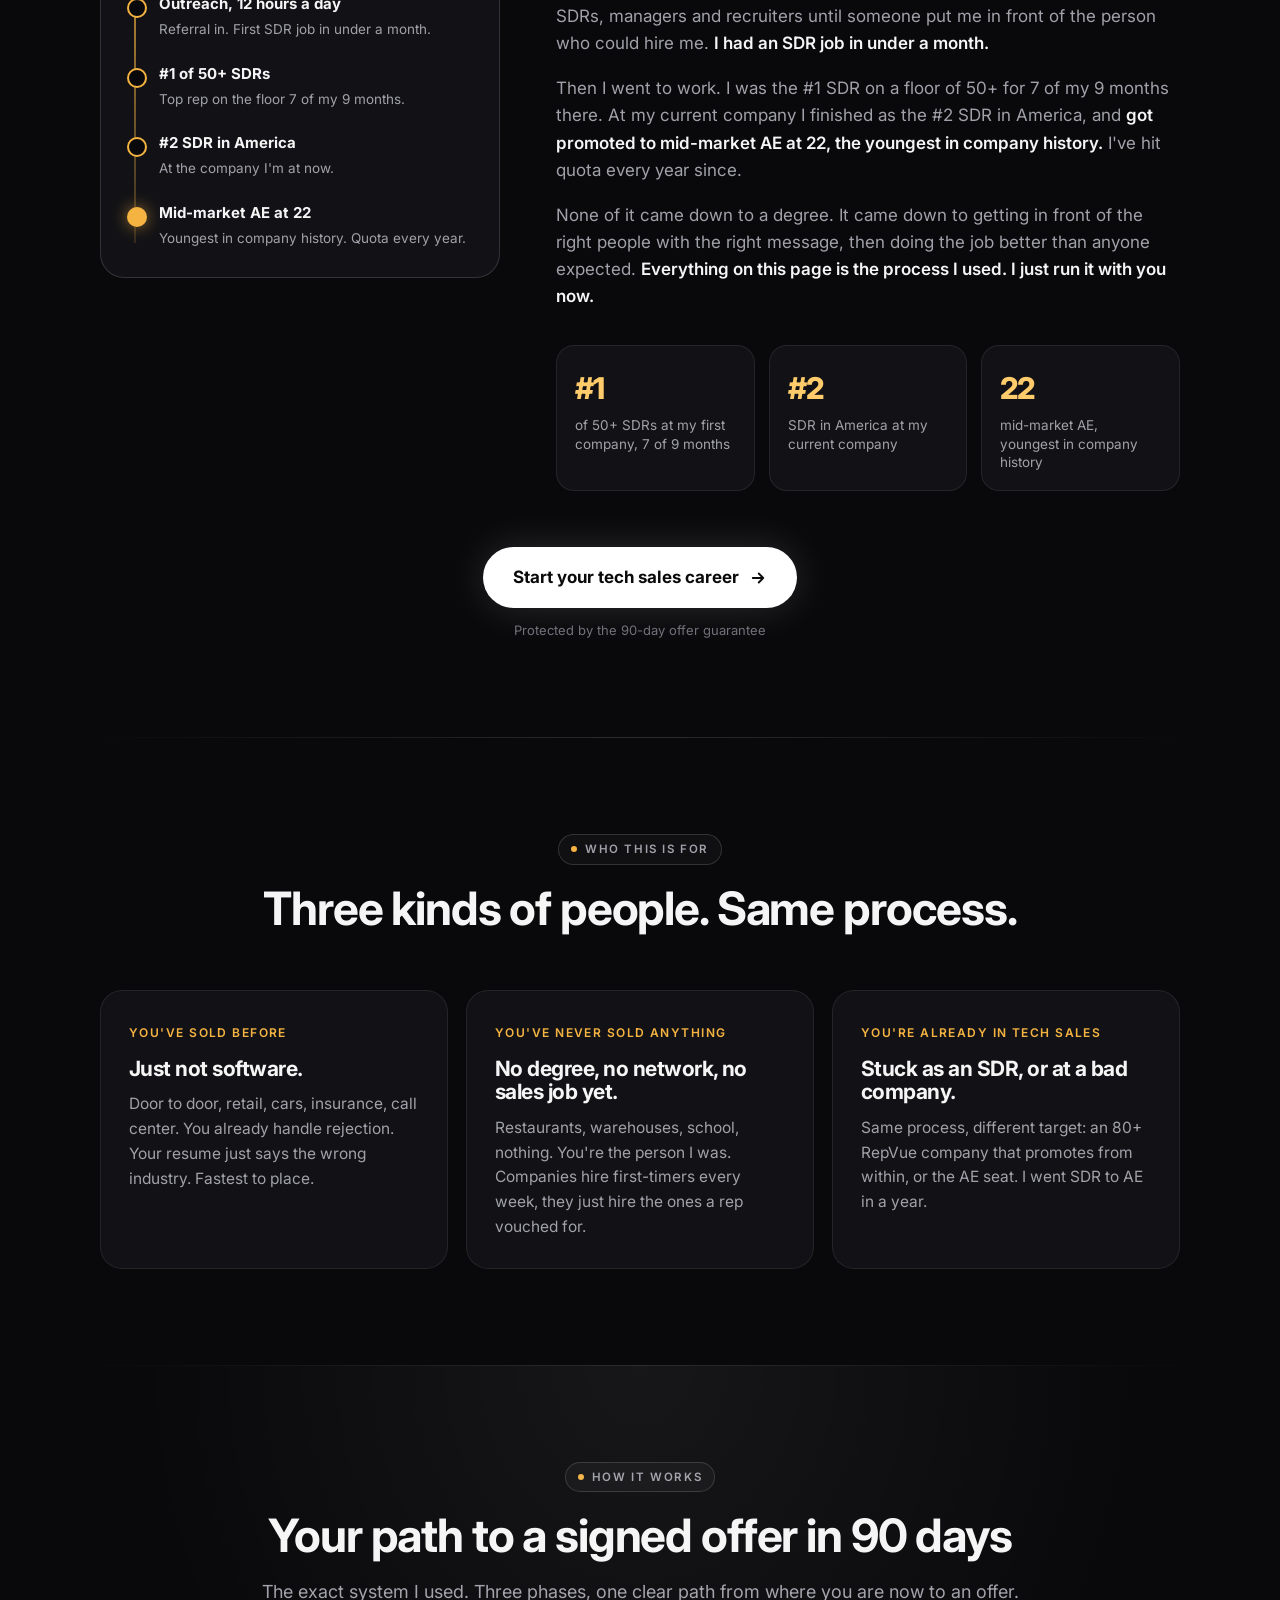
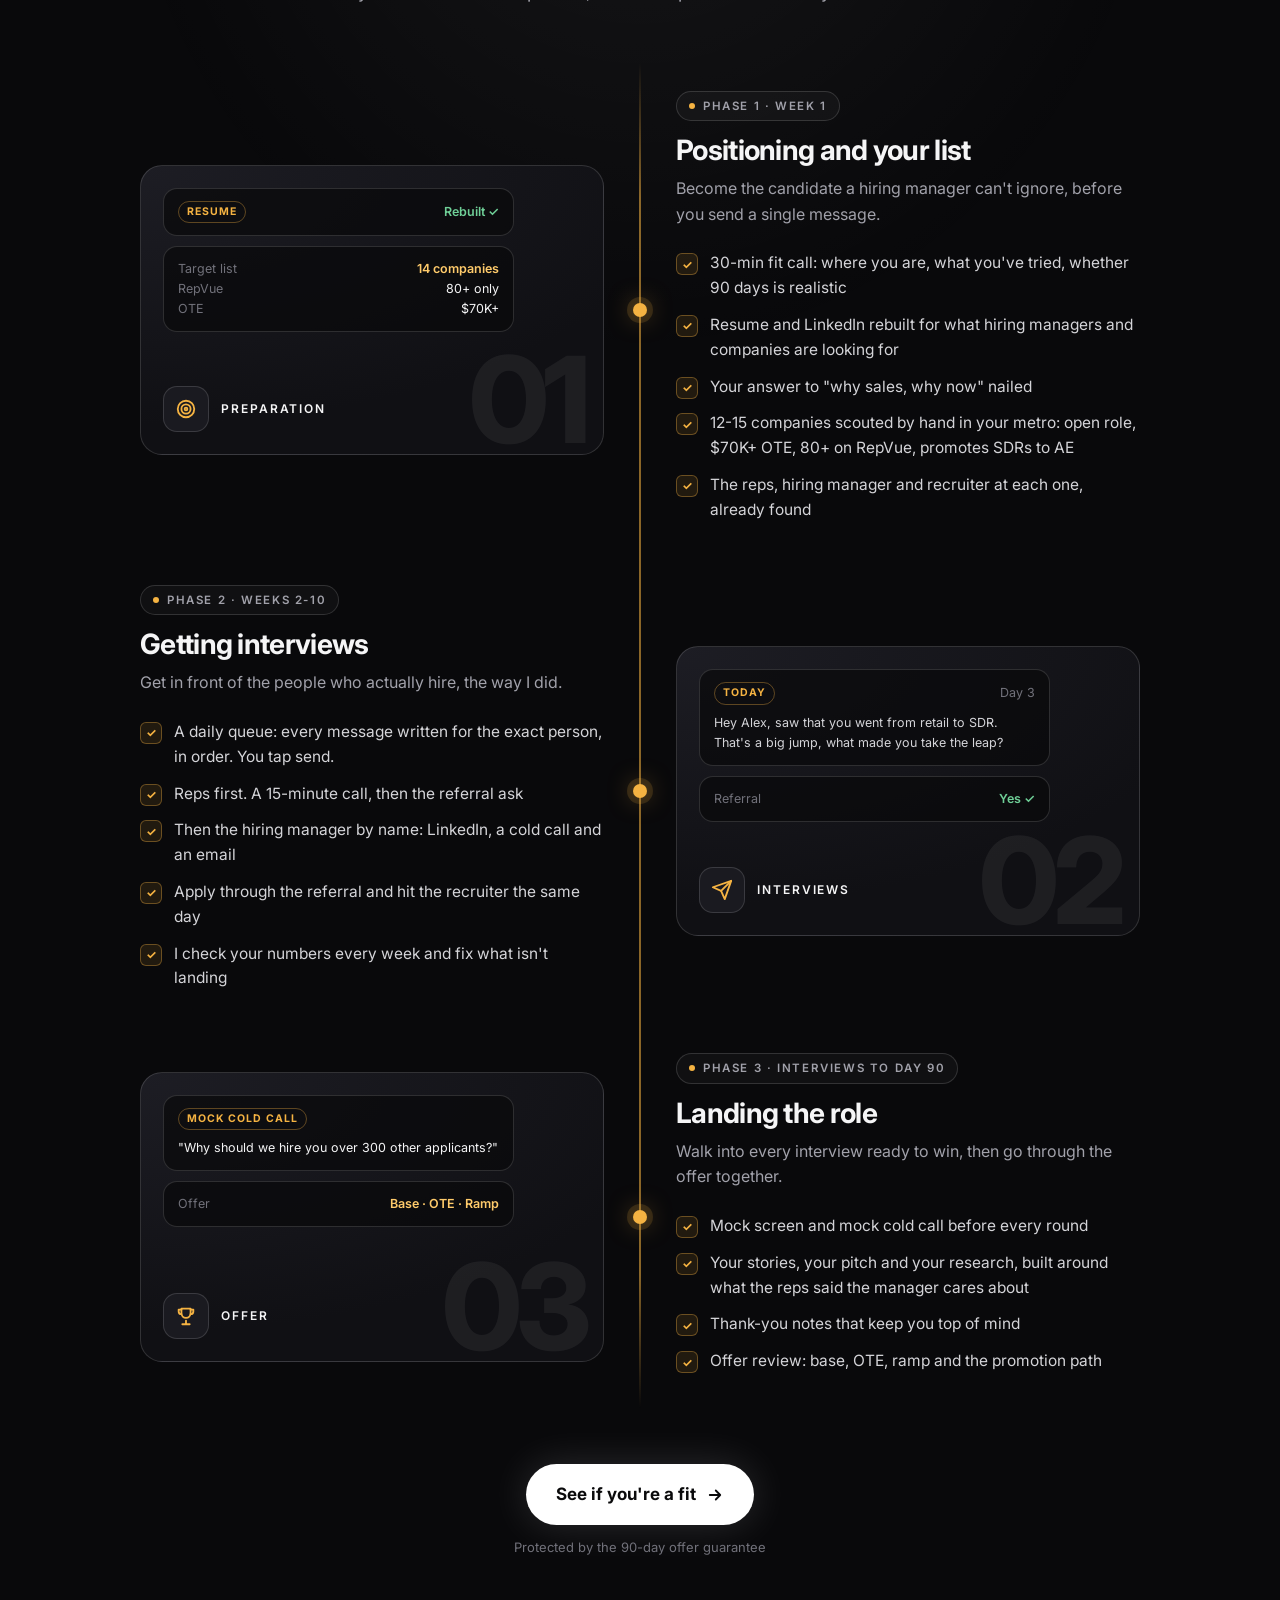
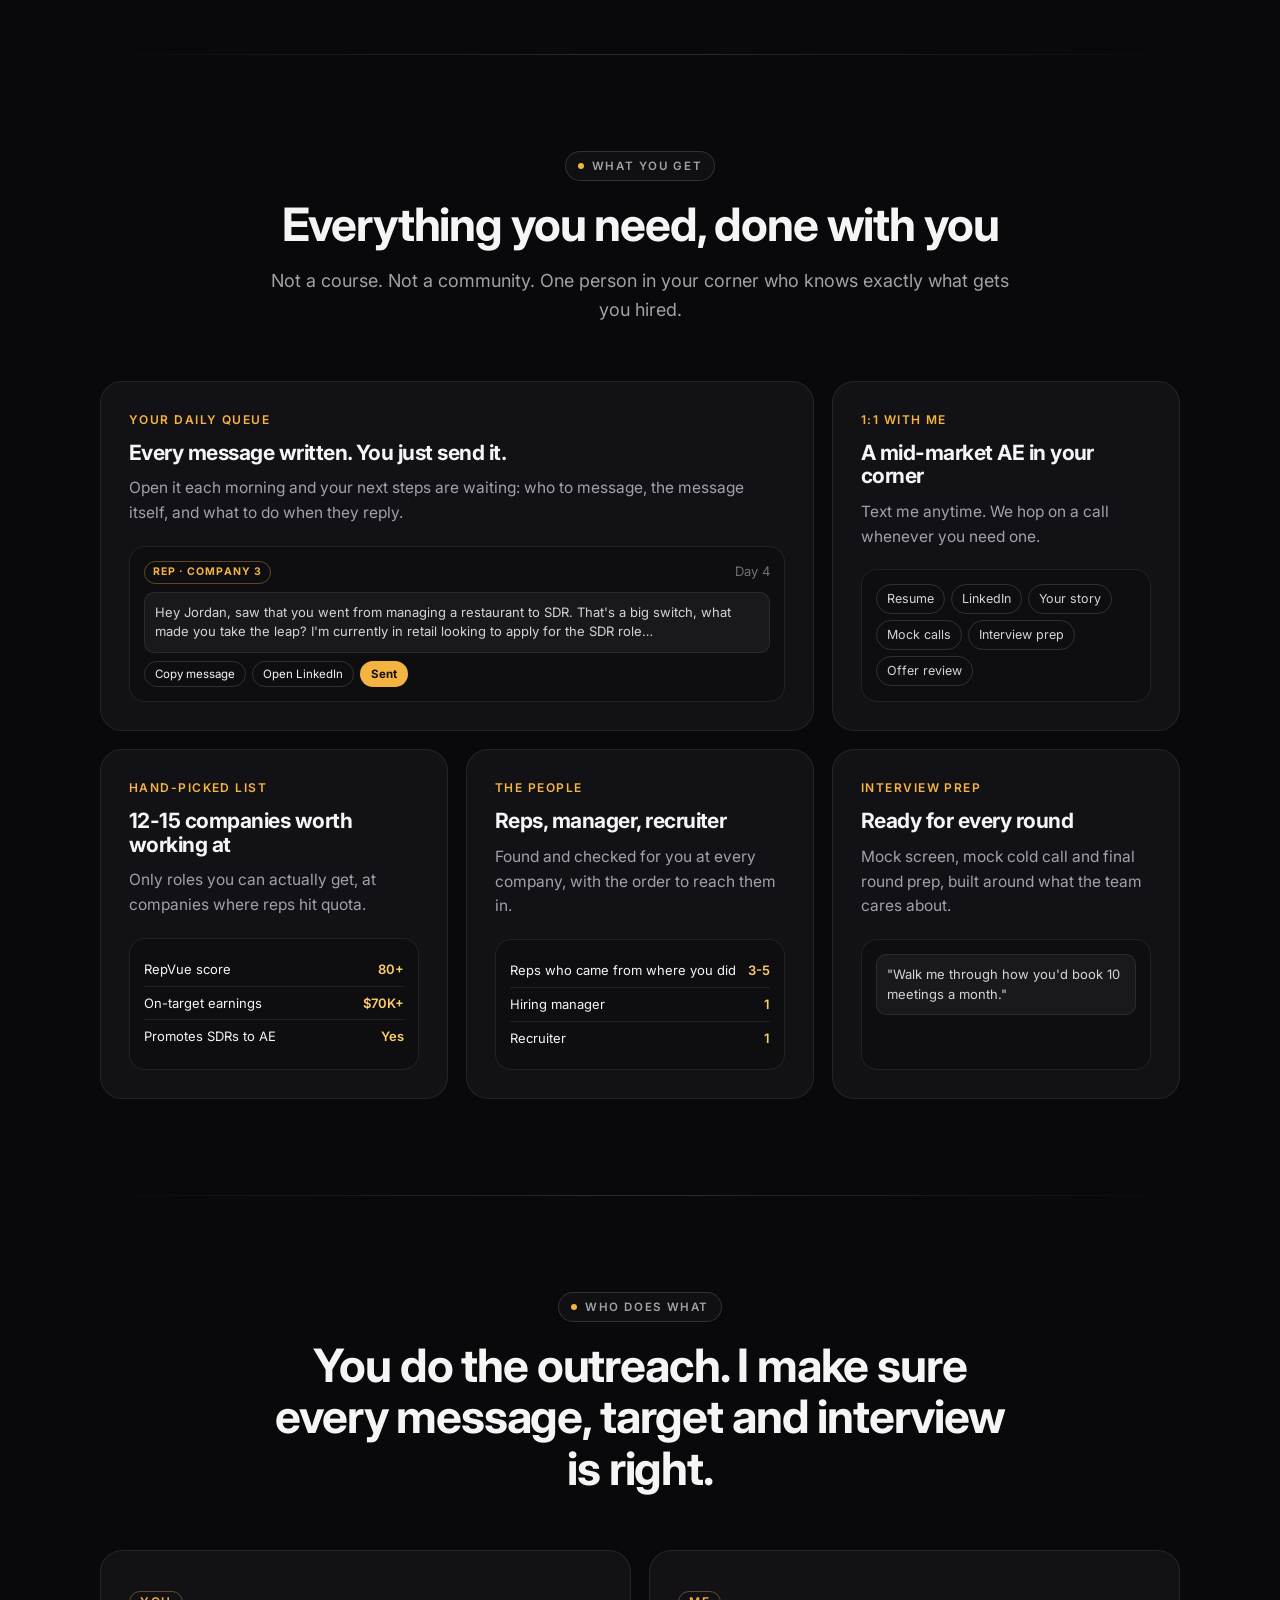
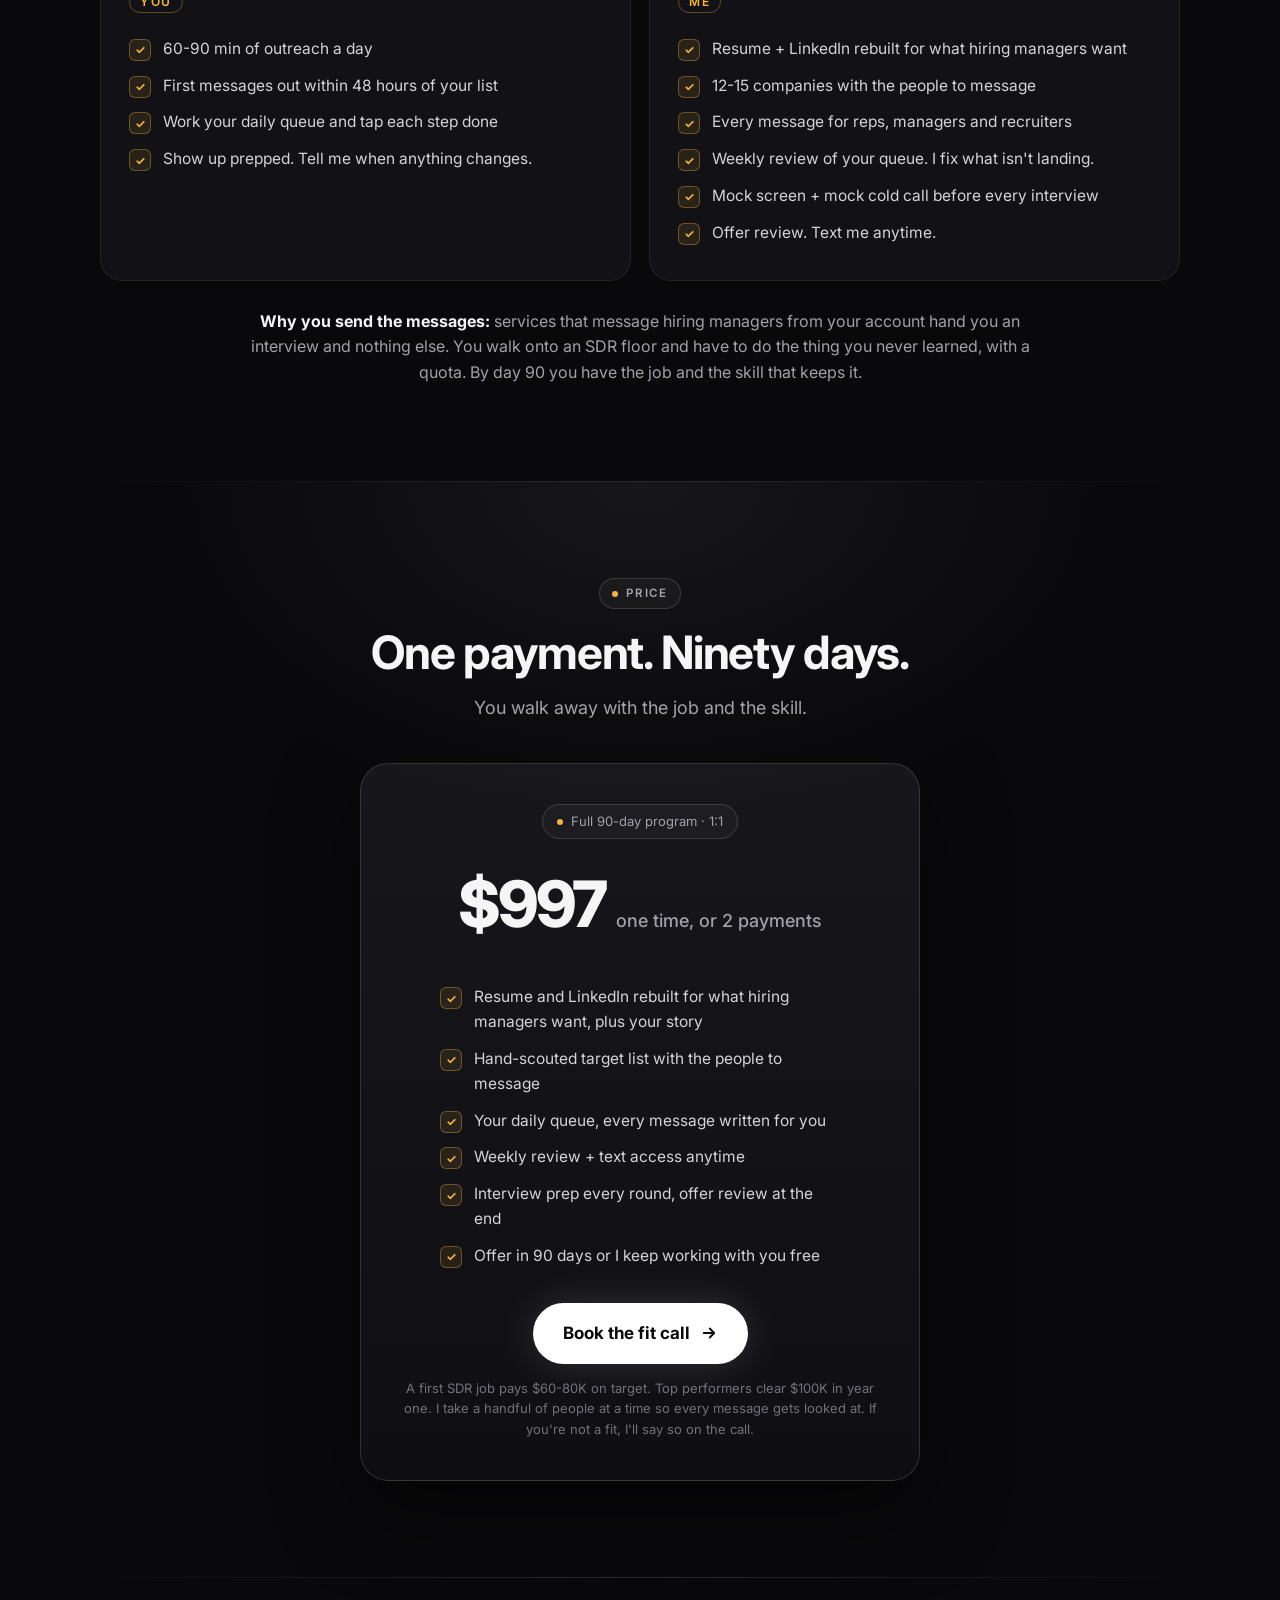
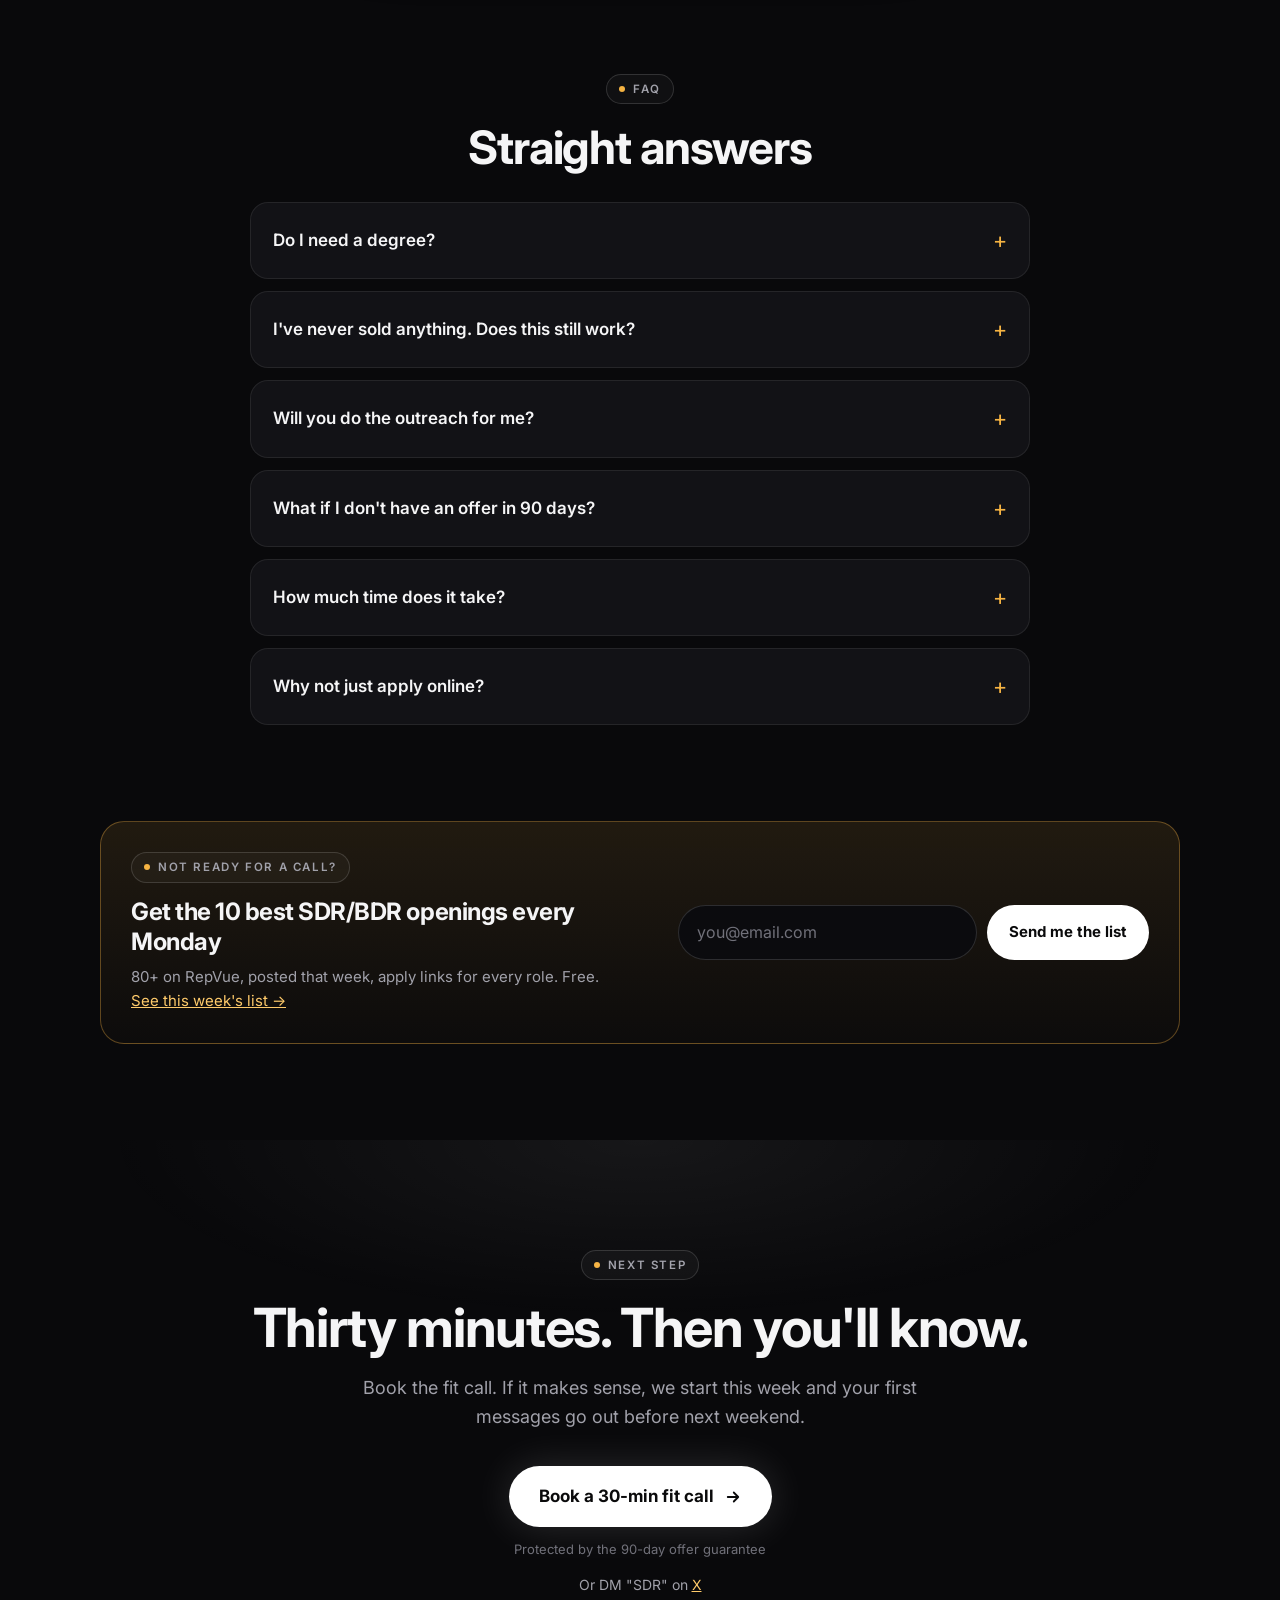
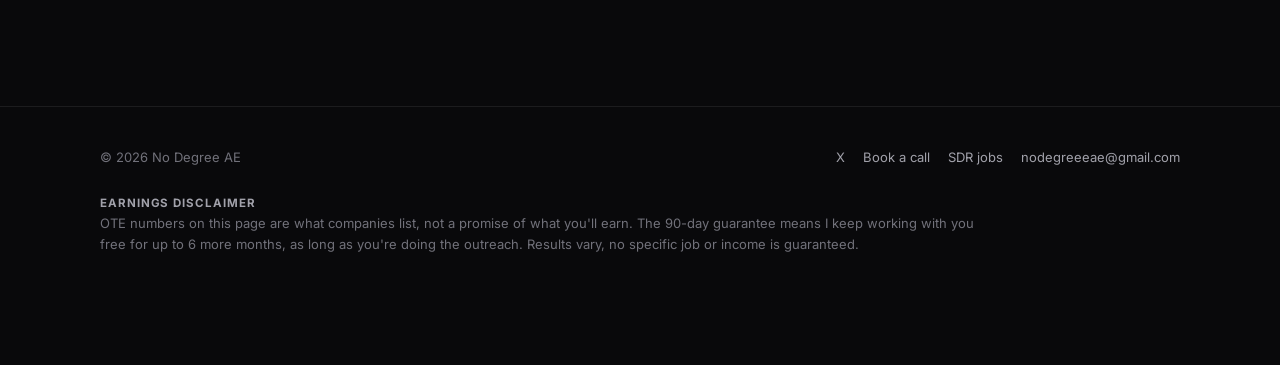
==== commit 491ef4a4: "SDR jobs menu in the top bar on all three pages" ====
--- a/index.html
+++ b/index.html
@@ -52,6 +52,29 @@
 .links a:hover{color:var(--fg);background:rgba(255,255,255,.05)}
 .nav-cta{background:var(--gold);color:#140F05;font-weight:700;font-size:14px;text-decoration:none;padding:9px 16px;border-radius:999px;white-space:nowrap;box-shadow:0 0 24px rgba(245,179,66,.25)}
 @media (max-width:820px){.links{display:none}}
+/* SDR jobs menu in the top bar */
+.navmid{display:flex;align-items:center;gap:4px}
+.dd{position:relative}
+.dd-btn{font:inherit;font-size:14px;color:var(--muted);background:none;border:0;padding:6px 12px;border-radius:8px;cursor:pointer;display:inline-flex;align-items:center;gap:7px;white-space:nowrap}
+.dd-btn:hover,.dd.open .dd-btn{color:var(--fg);background:rgba(255,255,255,.05)}
+.dd-btn::after{content:"";width:6px;height:6px;border-right:1.5px solid currentColor;border-bottom:1.5px solid currentColor;transform:translateY(-2px) rotate(45deg);transition:transform .15s}
+.dd.open .dd-btn::after{transform:translateY(1px) rotate(225deg)}
+.dd-menu{position:absolute;top:calc(100% + 14px);left:50%;transform:translateX(-50%);width:340px;background:#121216;border:1px solid var(--line2);border-radius:18px;padding:8px;box-shadow:0 24px 60px rgba(0,0,0,.65);display:none;z-index:30;text-align:left}
+.dd.open .dd-menu{display:grid;gap:2px}
+.dd-menu a{display:block;text-decoration:none;padding:12px 14px;border-radius:12px;font-size:14px}
+.dd-menu a:hover,.dd-menu a:focus-visible{background:rgba(255,255,255,.06);outline:0}
+.dd-menu b{display:block;font-size:15px;font-weight:600;color:var(--fg);line-height:1.3}
+.dd-menu span{display:block;font-size:13px;color:var(--muted);margin-top:3px;line-height:1.4}
+.dd-menu a.dd-mail{border-top:1px solid var(--line);border-radius:0 0 12px 12px;margin-top:4px;color:var(--gold2);font-weight:600;font-size:13.5px}
+@media (max-width:820px){
+  nav .wrap{gap:8px}
+  .navmid{margin-left:auto}
+  .dd-btn{padding:6px 8px}
+  .nav-cta{padding:9px 13px}
+  .dd-menu{position:fixed;top:72px;left:16px;right:16px;width:auto;transform:none}
+}
+@media (max-width:370px){.logo{font-size:14px;gap:7px}.dd-btn{font-size:13px;padding:6px 6px}.nav-cta{font-size:13px;padding:8px 11px}}
+
 
 /* pills */
 .pill{display:inline-flex;align-items:center;gap:8px;border:1px solid var(--line2);background:rgba(255,255,255,.03);border-radius:999px;padding:6px 14px;font-size:13px;color:var(--muted)}
@@ -218,13 +241,11 @@
 </head>
 <body>
 
-<nav>
-  <div class="wrap">
-    <a class="logo" href="#top"><i>✦</i>No Degree AE</a>
-    <div class="links"><a href="#story">My story</a><a href="#how">How it works</a><a href="#price">Price</a><a href="#faq">FAQ</a><a href="/jobs">SDR jobs</a></div>
-    <a class="nav-cta" href="https://calendly.com/nodegreeeae/30min" target="_blank" rel="noopener">Book a call</a>
-  </div>
-</nav>
+<nav><div class="wrap">
+  <a class="logo" href="#top"><i>&#10022;</i>No Degree AE</a>
+  <div class="navmid"><div class="links"><a href="#story">My story</a><a href="#how">How it works</a><a href="#price">Price</a><a href="#faq">FAQ</a></div><div class="dd" id="jobsdd"><button class="dd-btn" type="button" aria-haspopup="true" aria-expanded="false" aria-controls="jobsmenu">SDR jobs</button><div class="dd-menu" id="jobsmenu"><a href="/jobs"><b>Top new SDR jobs this week</b><span>The 10 best openings, 80+ on RepVue. New list every Monday.</span></a><a href="/no-experience"><b>No experience required</b><span>10 tech companies hiring SDRs right now.</span></a><a class="dd-mail" href="/jobs#signup">Get new SDR jobs by email every Monday &rarr;</a></div></div></div>
+  <a class="nav-cta" href="https://calendly.com/nodegreeeae/30min" target="_blank" rel="noopener">Book a call</a>
+</div></nav>
 
 <header class="hero" id="top">
   <div class="glow"></div>
@@ -575,5 +596,14 @@
   });
 })();
 </script>
+<script>
+(function(){var d=document.getElementById('jobsdd');if(!d)return;var b=d.querySelector('.dd-btn');
+function set(o){d.classList.toggle('open',o);b.setAttribute('aria-expanded',o?'true':'false');}
+b.addEventListener('click',function(e){e.stopPropagation();set(!d.classList.contains('open'));});
+document.addEventListener('click',function(e){if(!d.contains(e.target))set(false);});
+document.addEventListener('keydown',function(e){if(e.key==='Escape'){set(false);b.focus();}});
+d.querySelectorAll('a').forEach(function(a){a.addEventListener('click',function(){if(window.gtag)gtag('event','jobs_menu',{to:a.getAttribute('href')});});});
+})();
+</script>
 </body>
 </html>
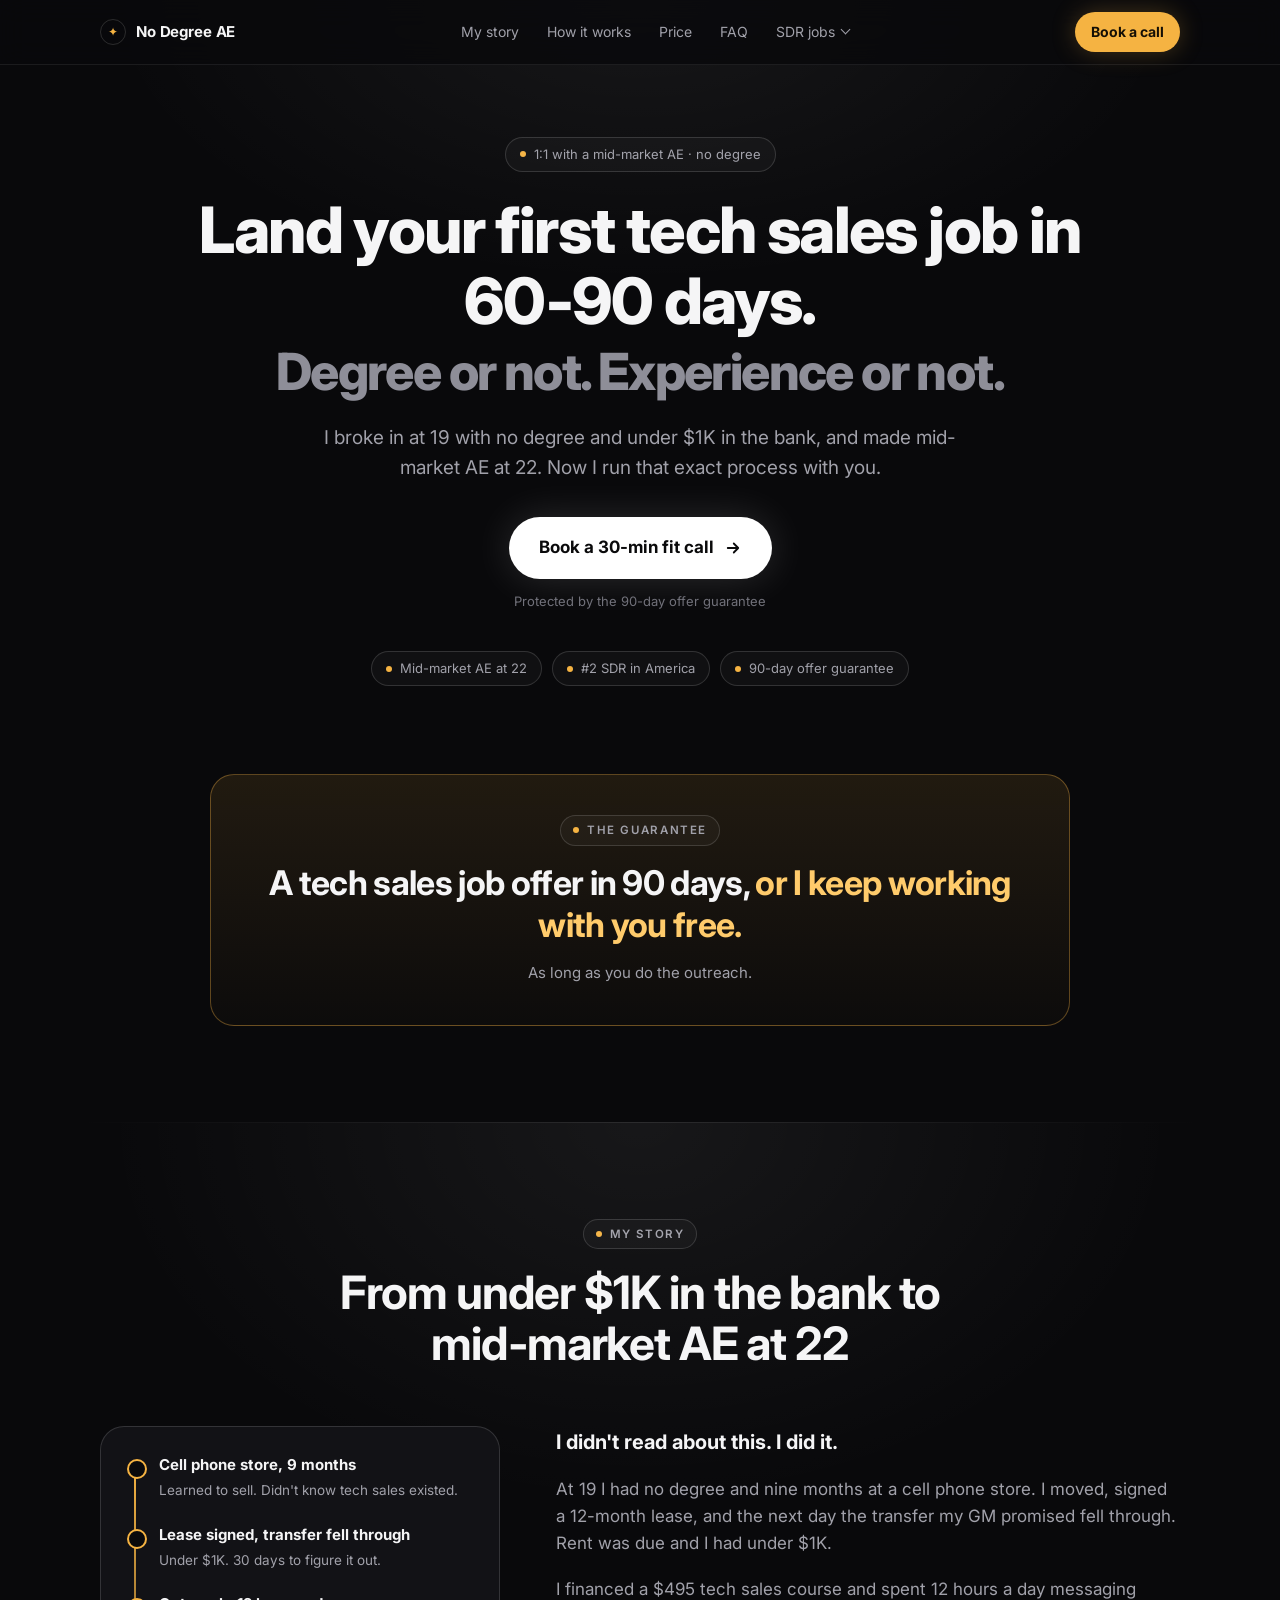
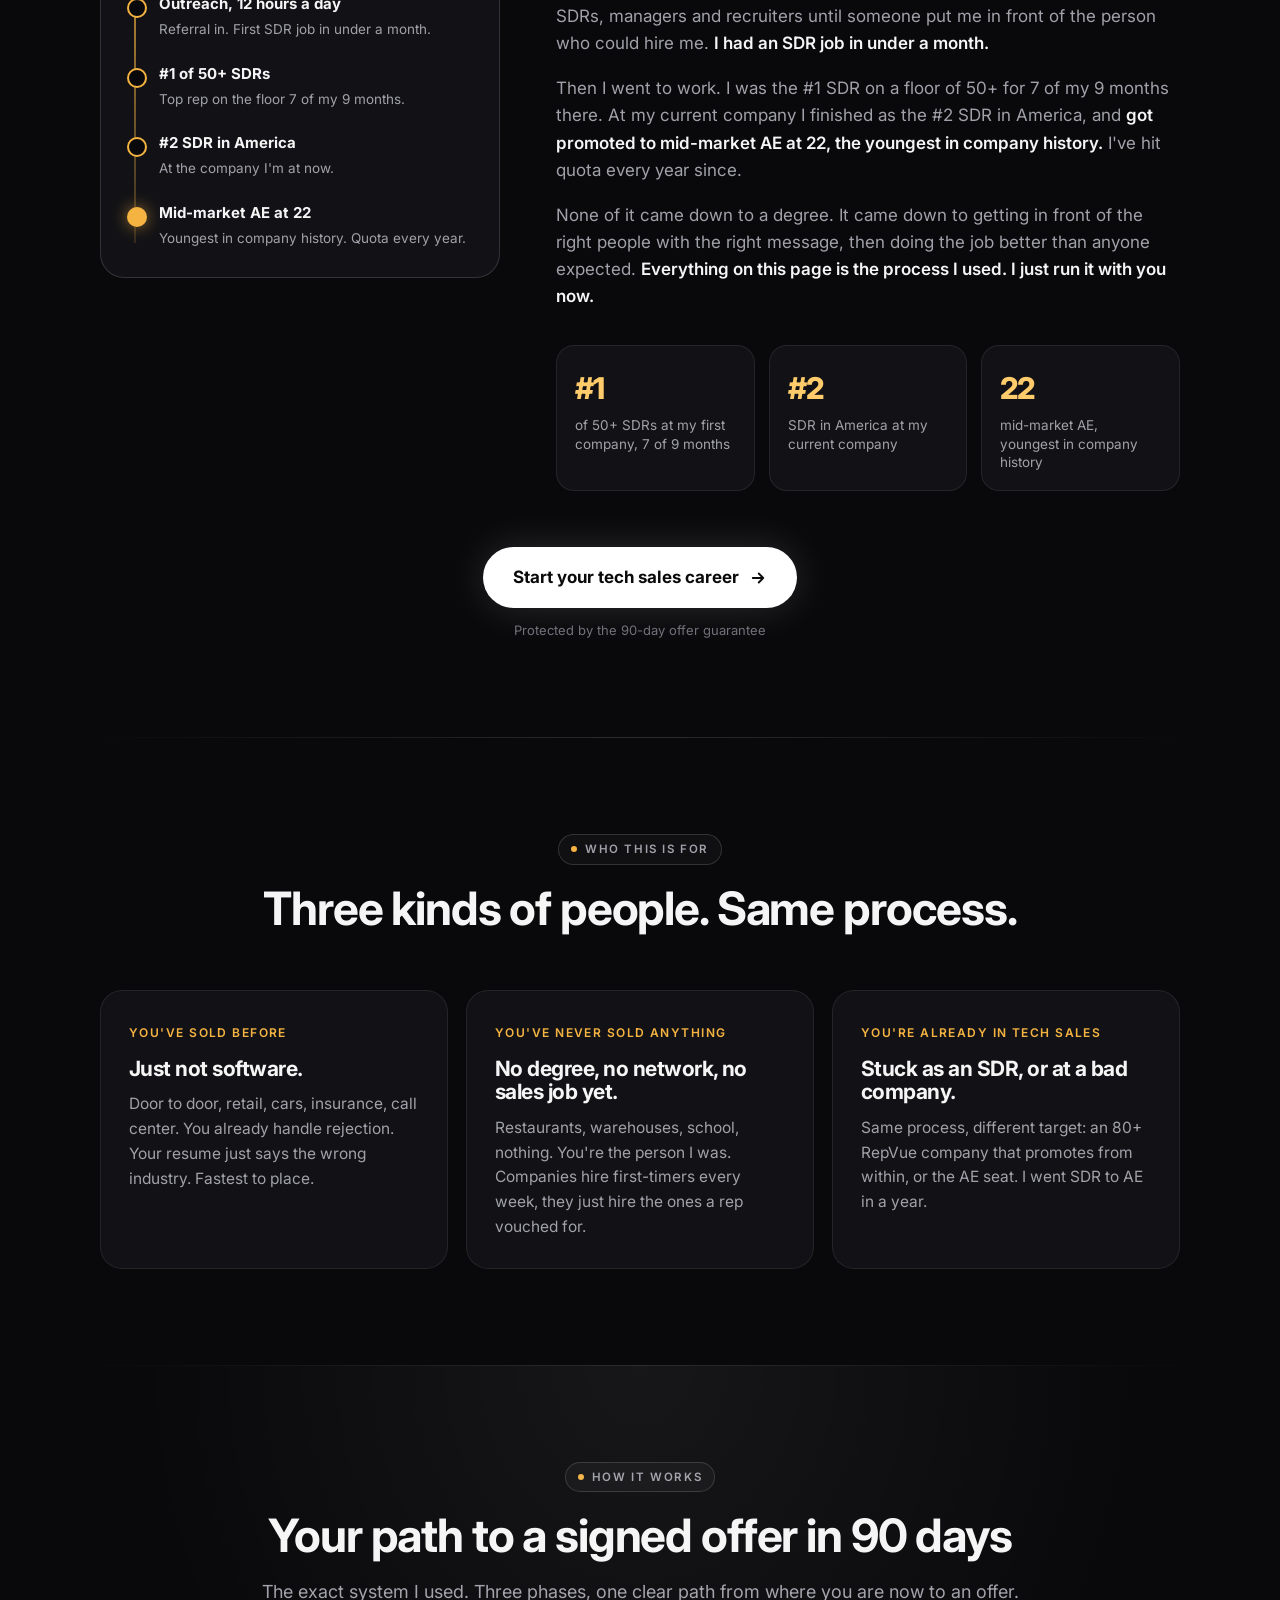
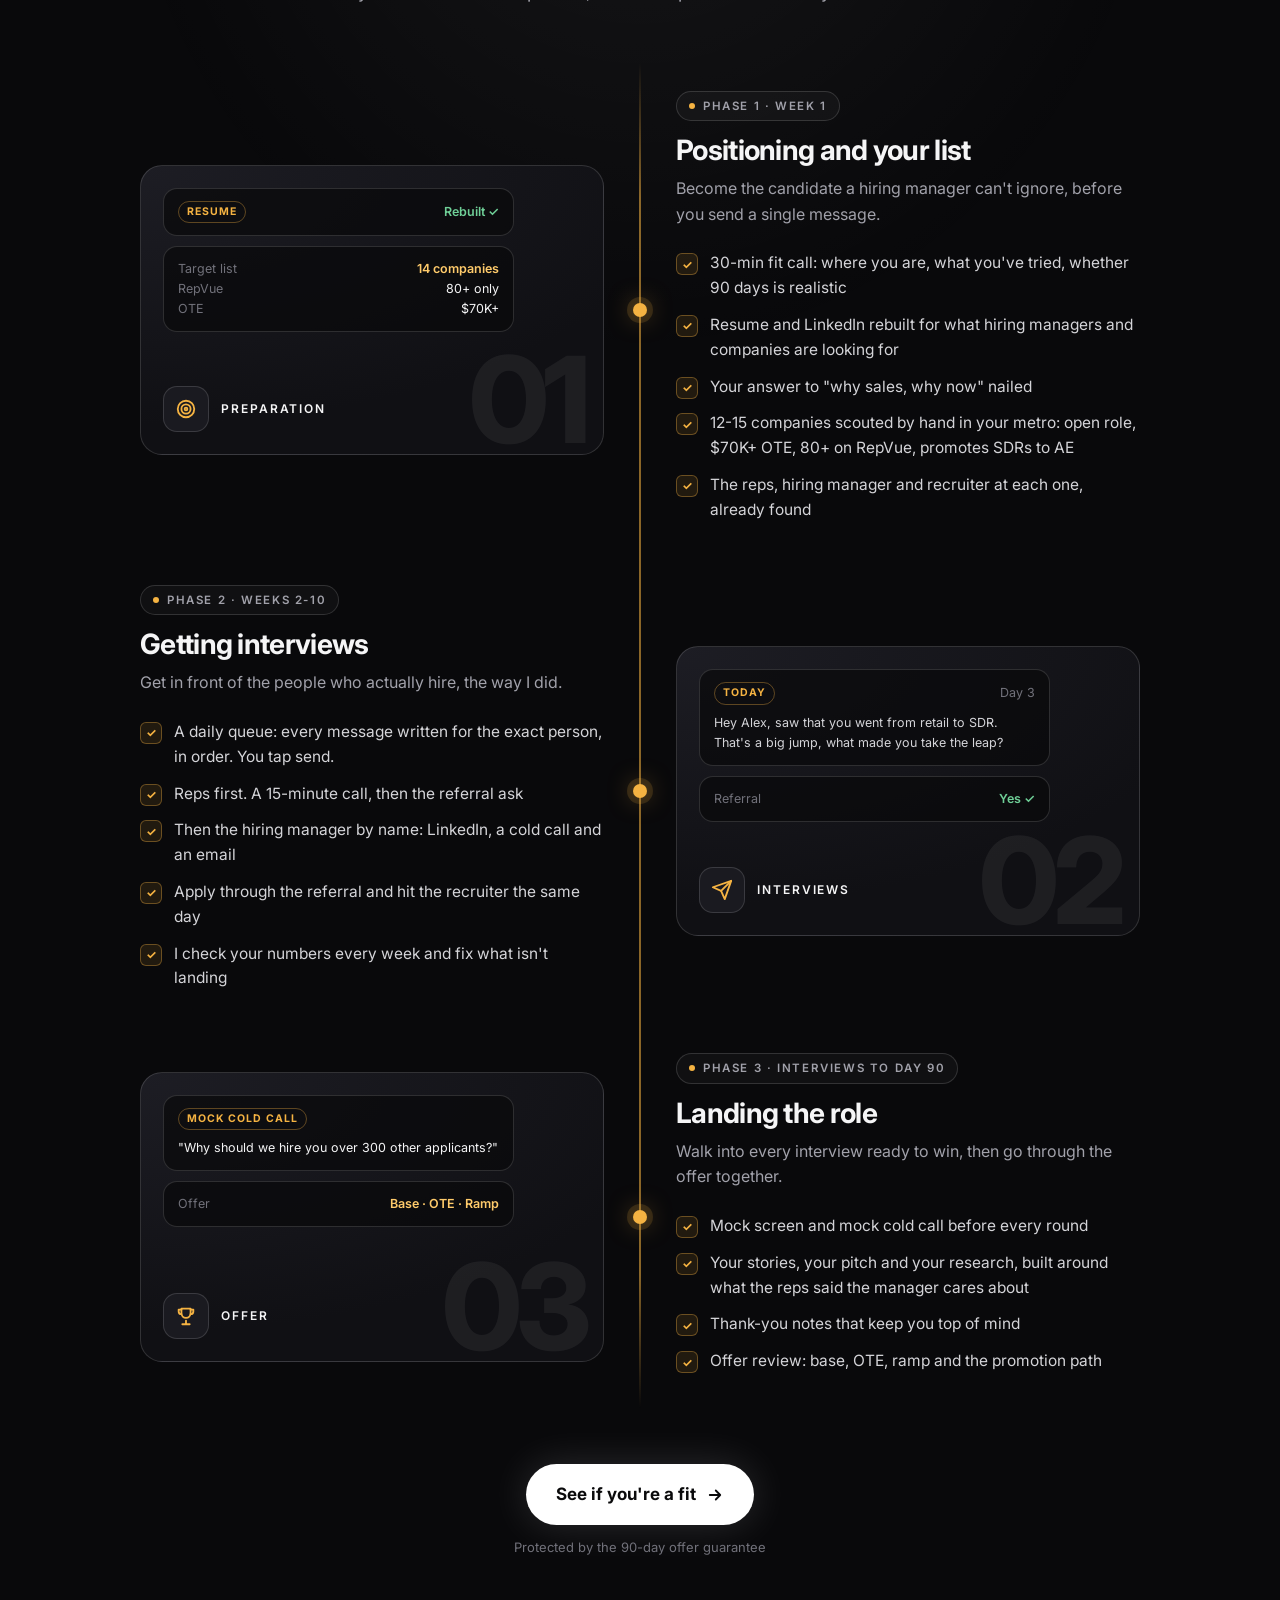
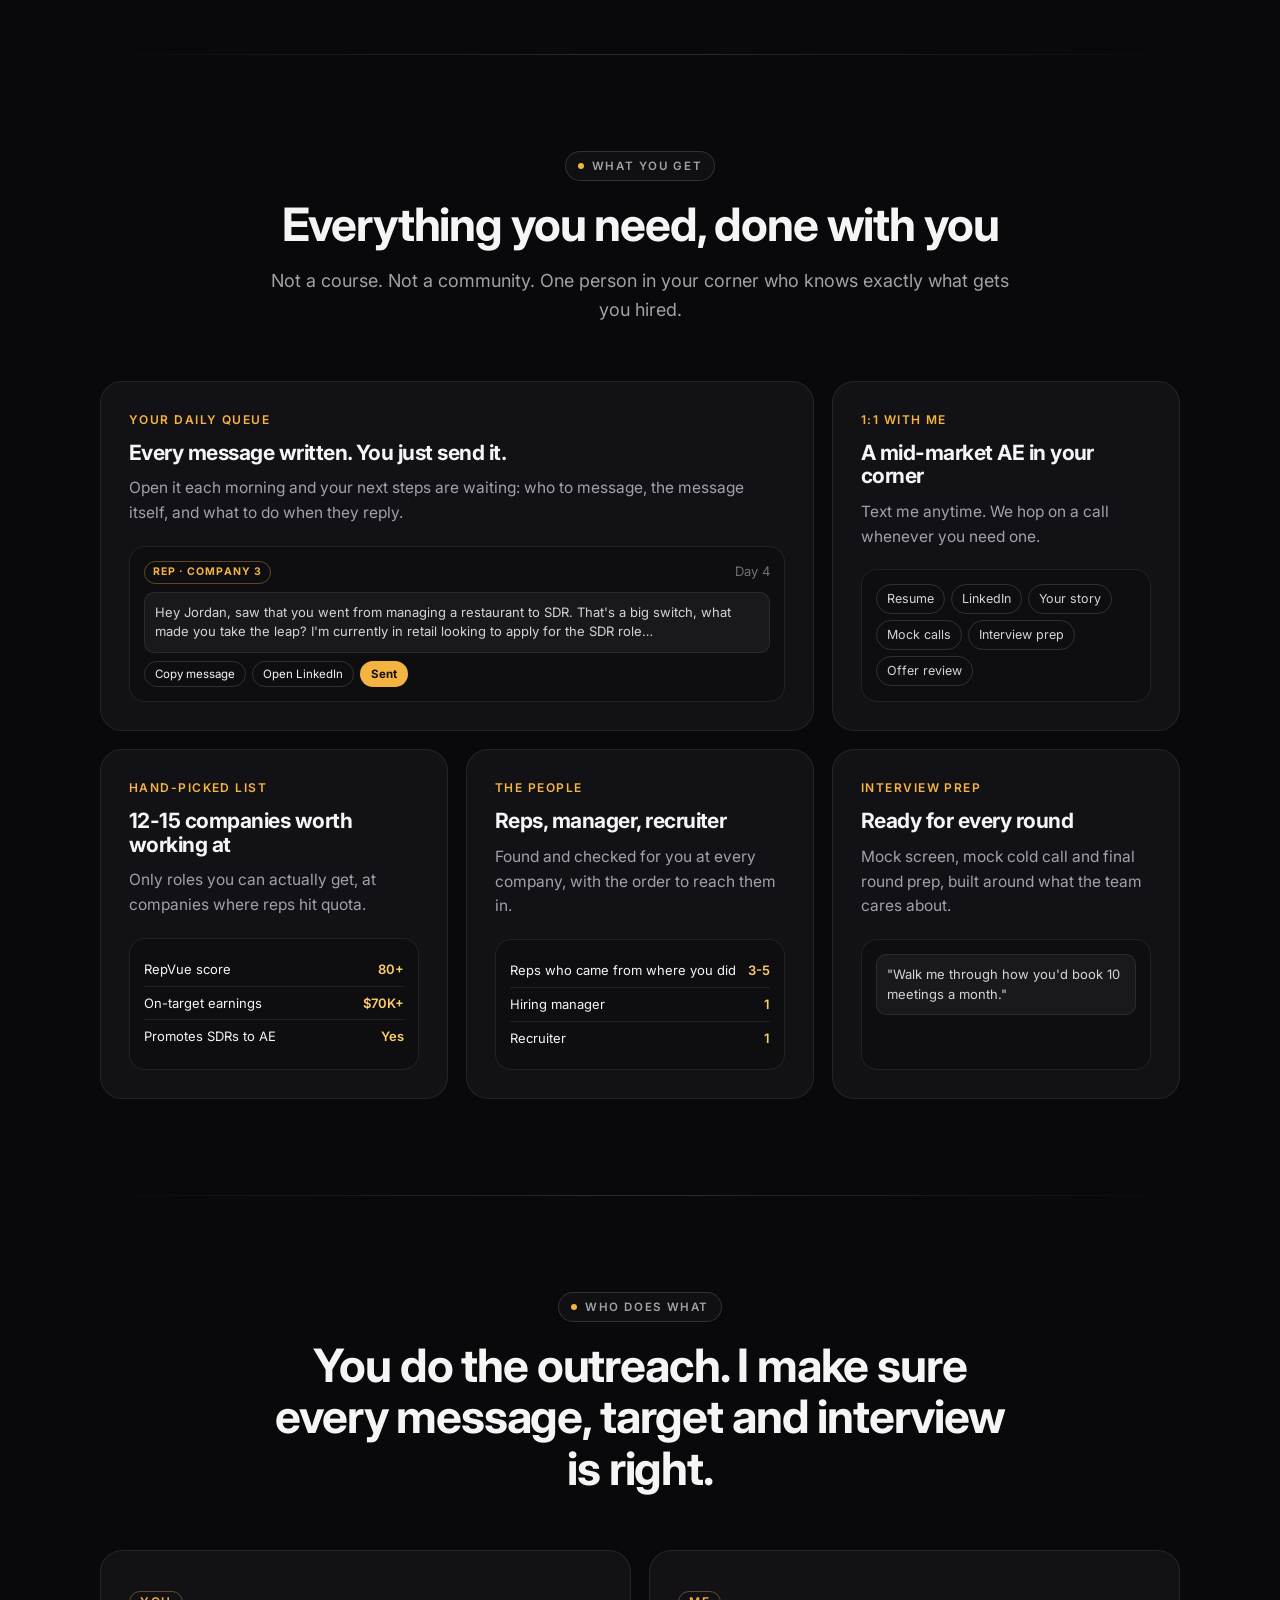
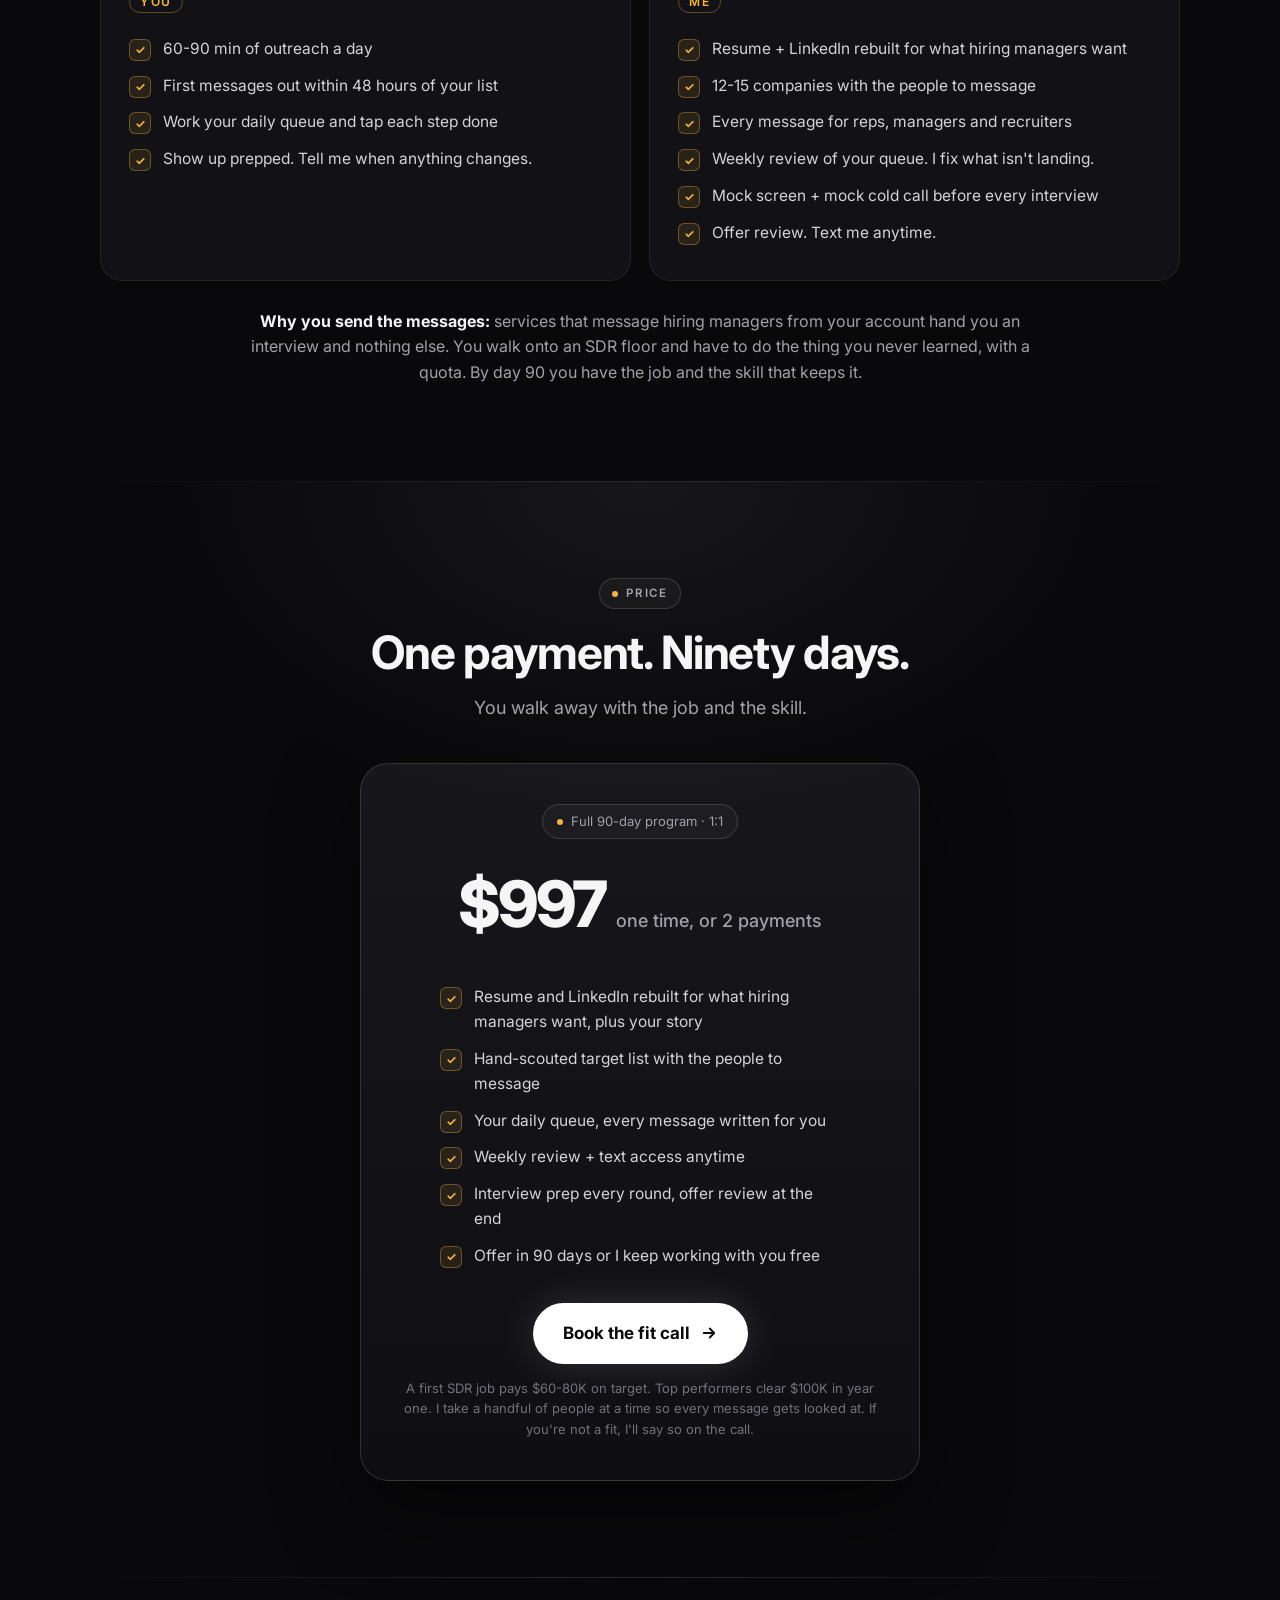
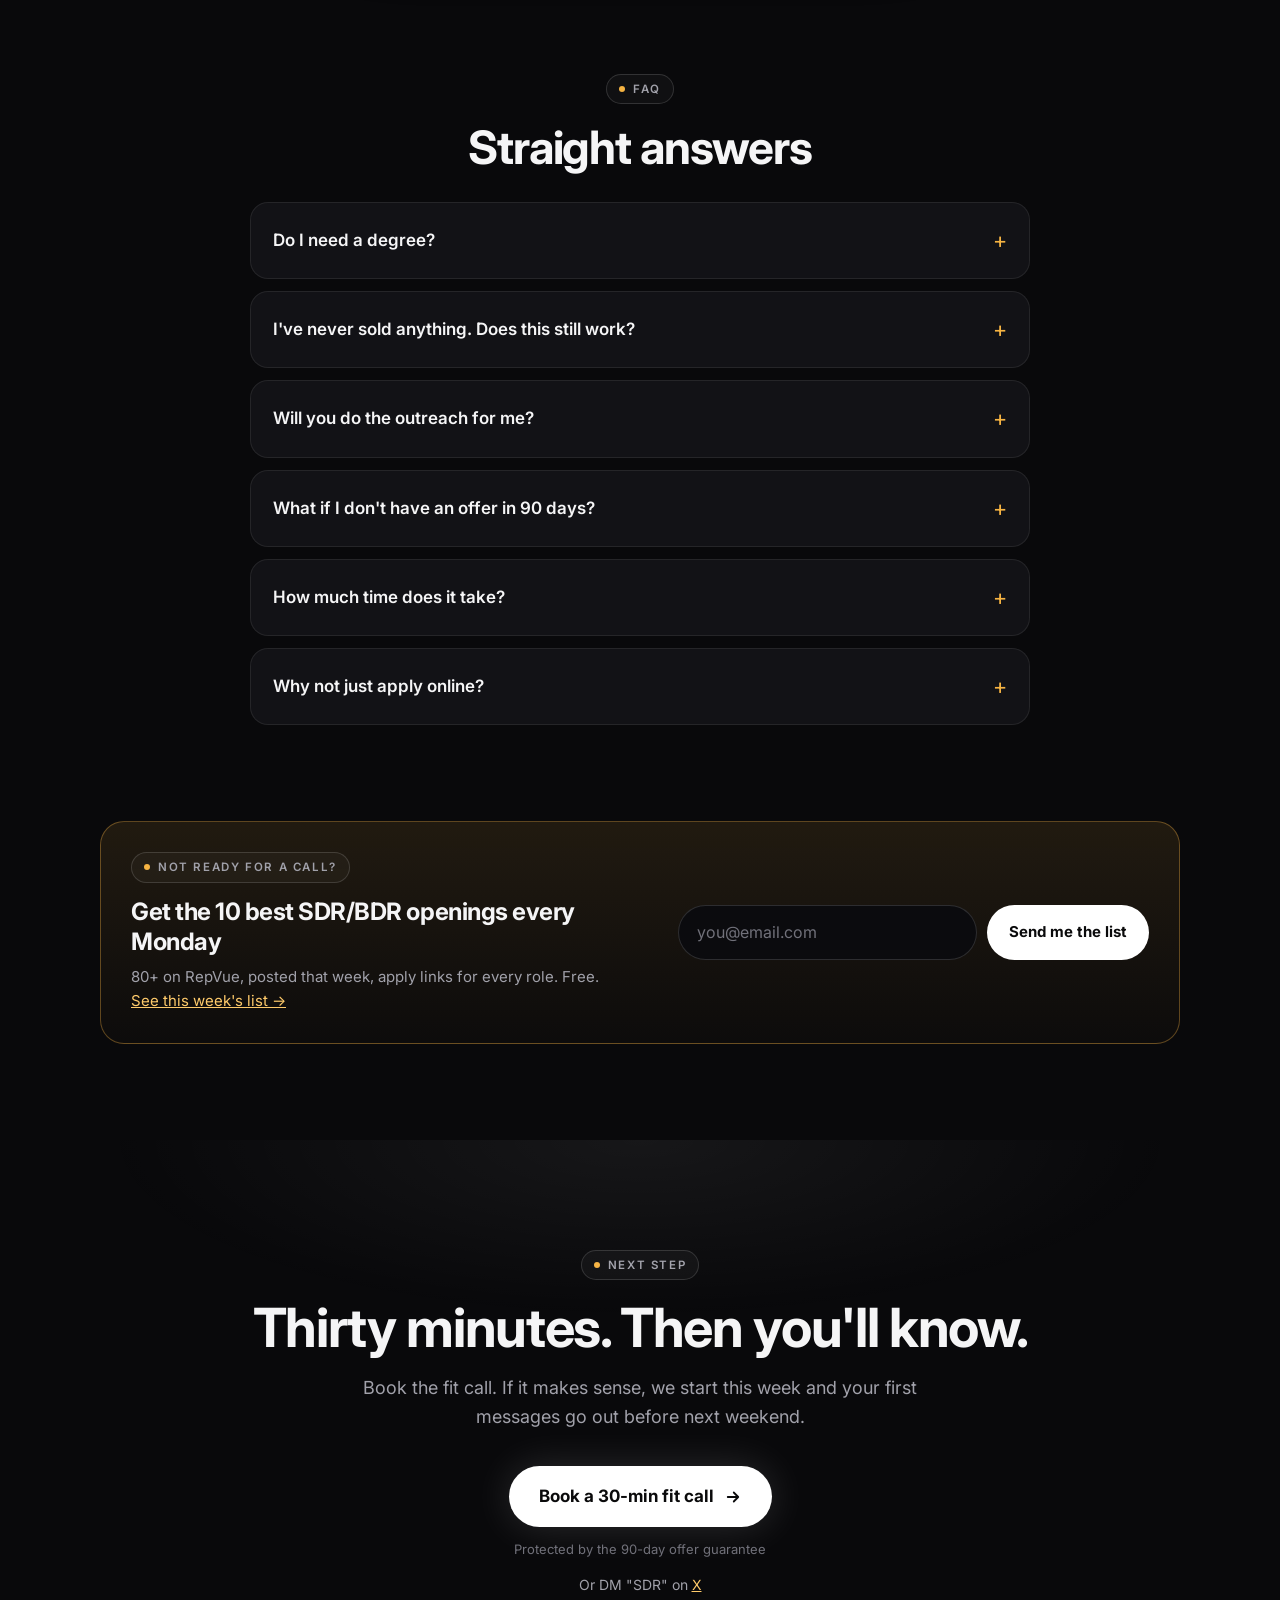
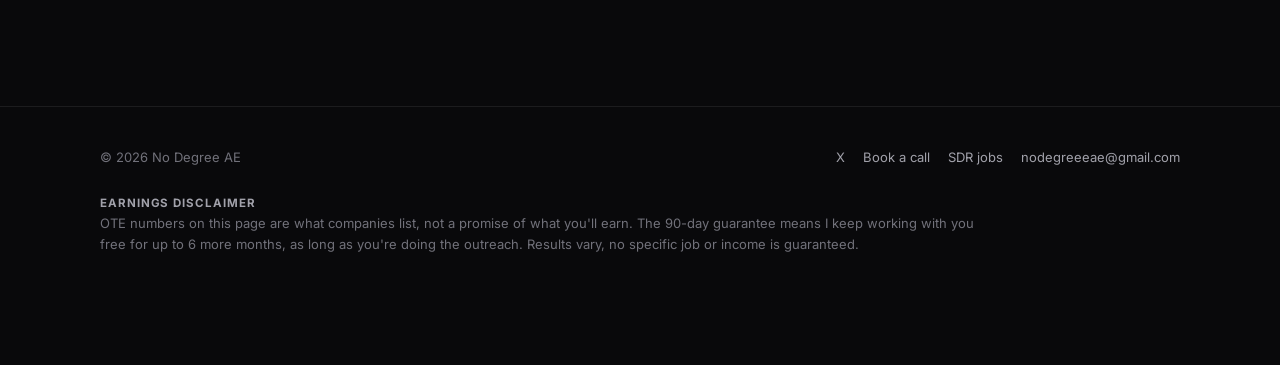
==== commit b891ad8c: "Guarantee block: simpler wording" ====
--- a/index.html
+++ b/index.html
@@ -265,8 +265,8 @@
   <div class="wrap">
     <div class="guar">
       <span class="pill caps">The guarantee</span>
-      <p class="big">An offer from a company on your list in 90 days, <b>or I keep working with you free until you sign.</b></p>
-      <p class="s">As long as you do the outreach. <a href="#faq">Full terms in the FAQ.</a></p>
+      <p class="big">A tech sales job offer in 90 days, <b>or I keep working with you free.</b></p>
+      <p class="s">As long as you do the outreach.</p>
     </div>
   </div>
 </section>
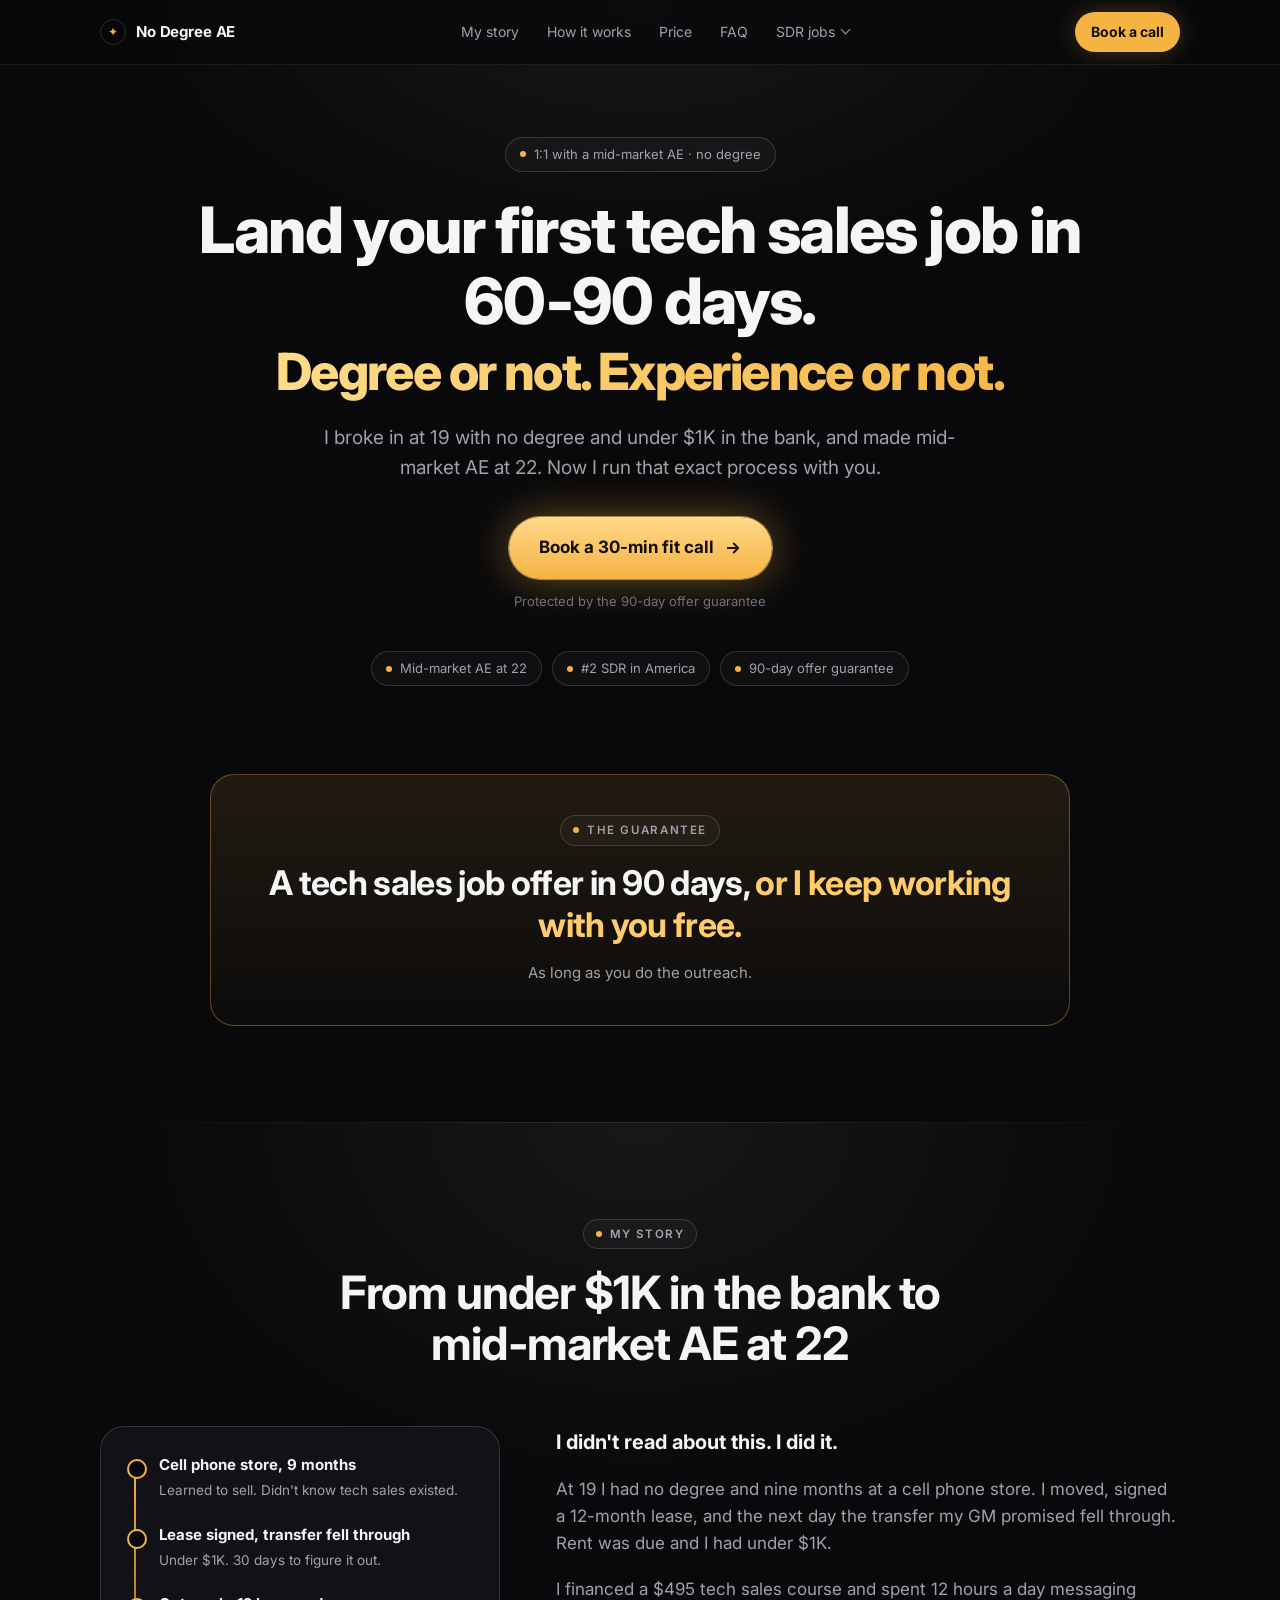
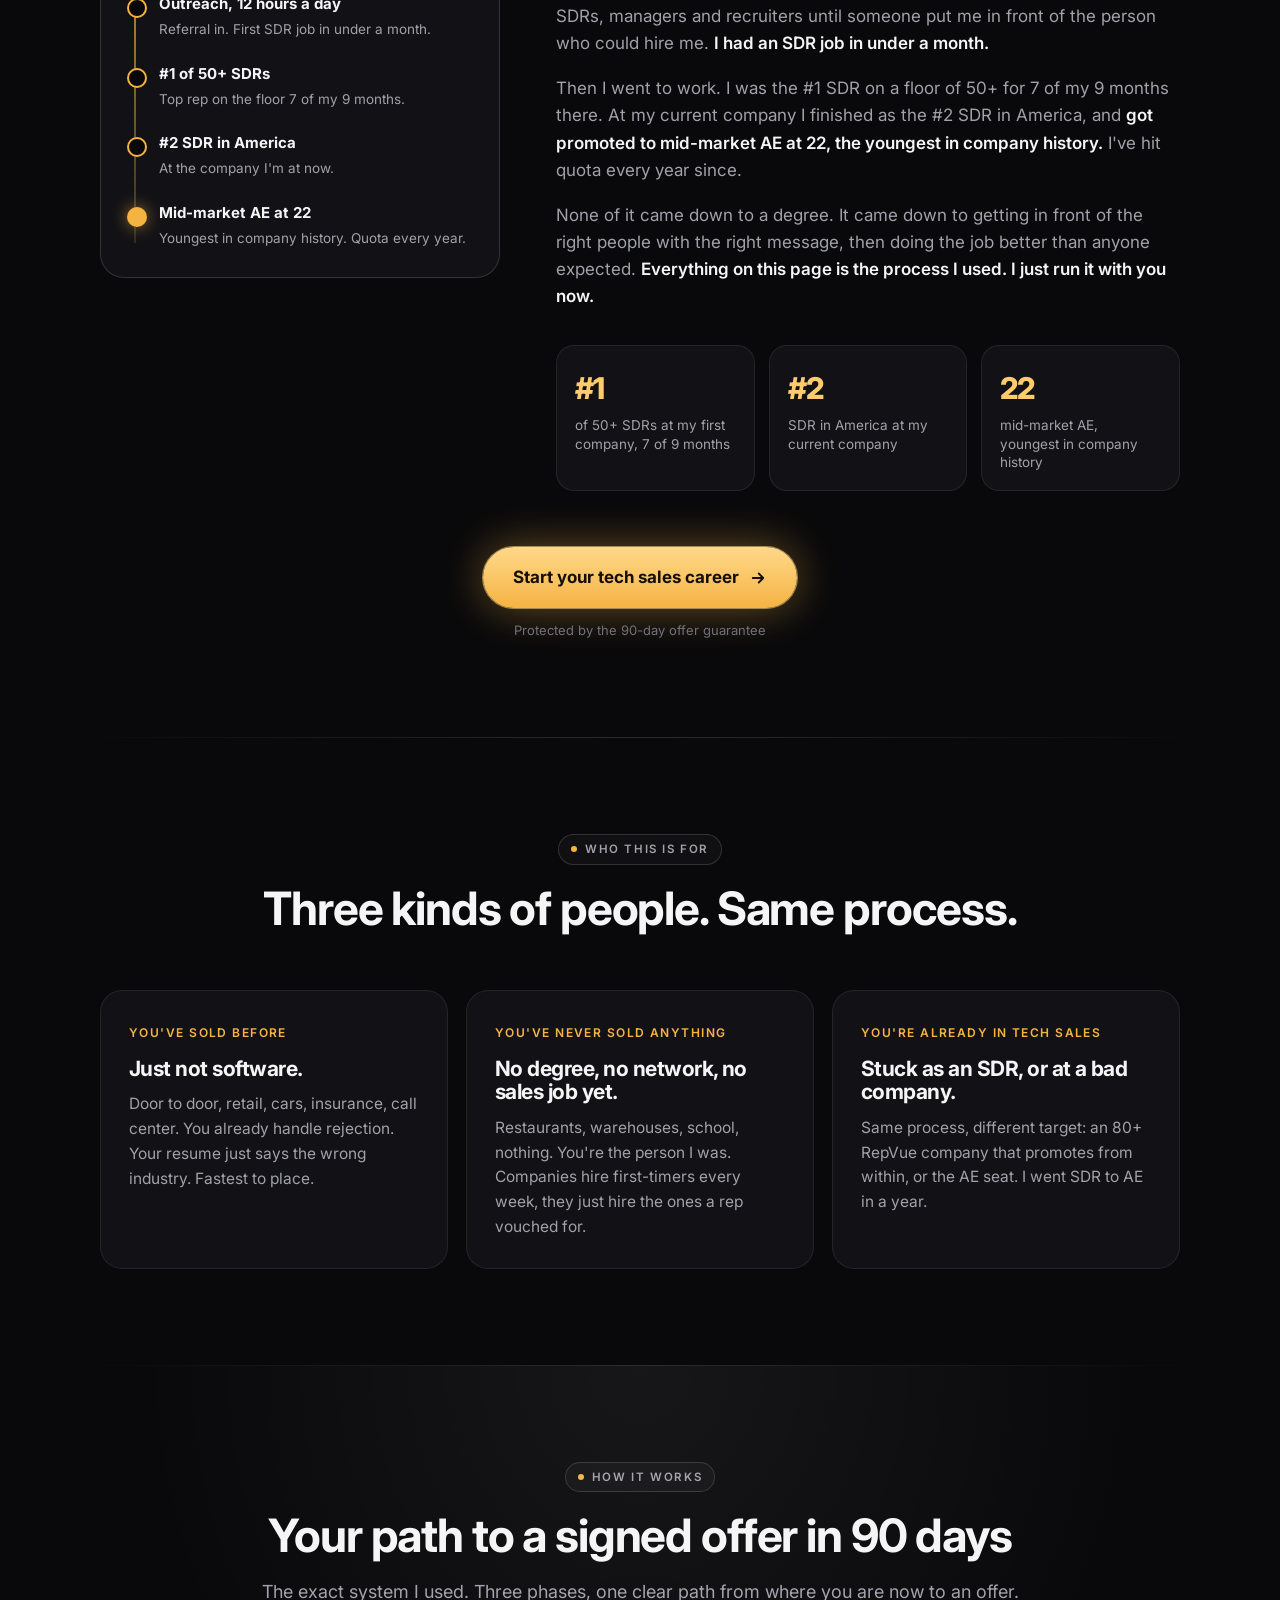
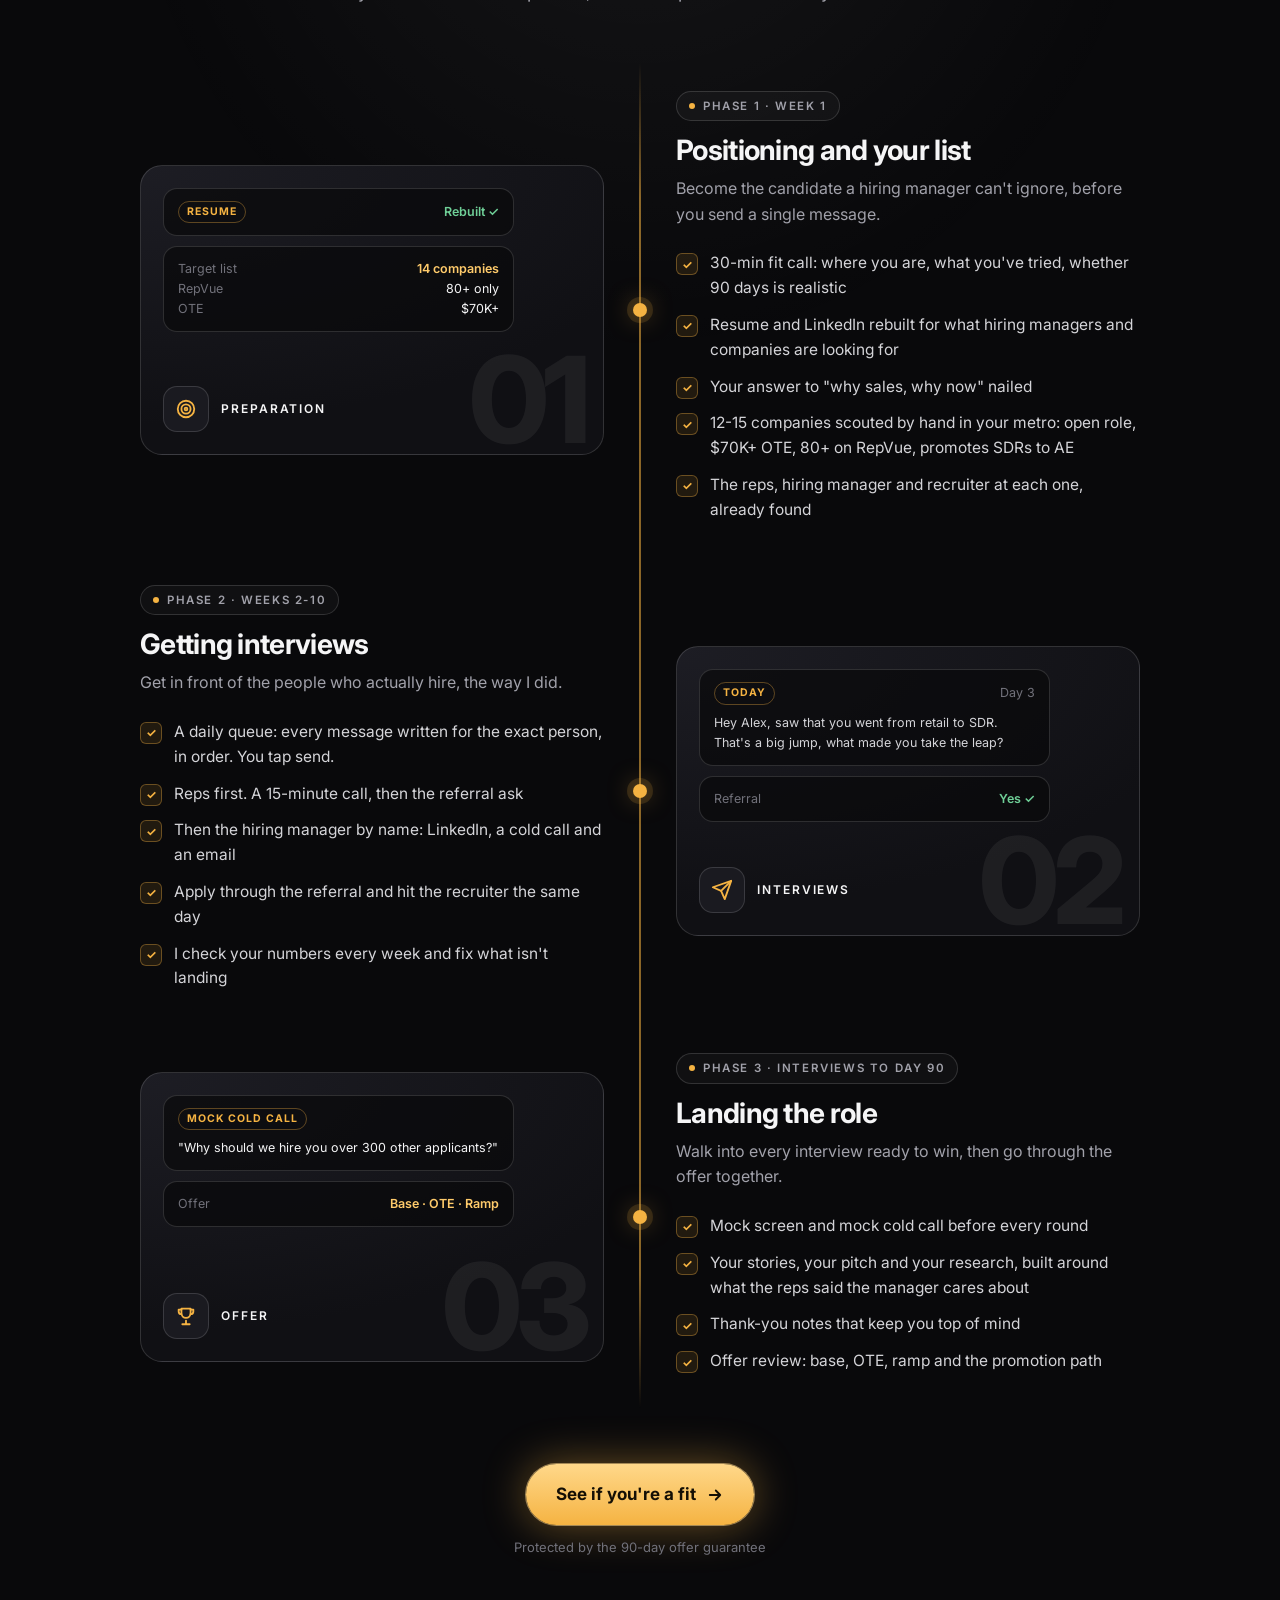
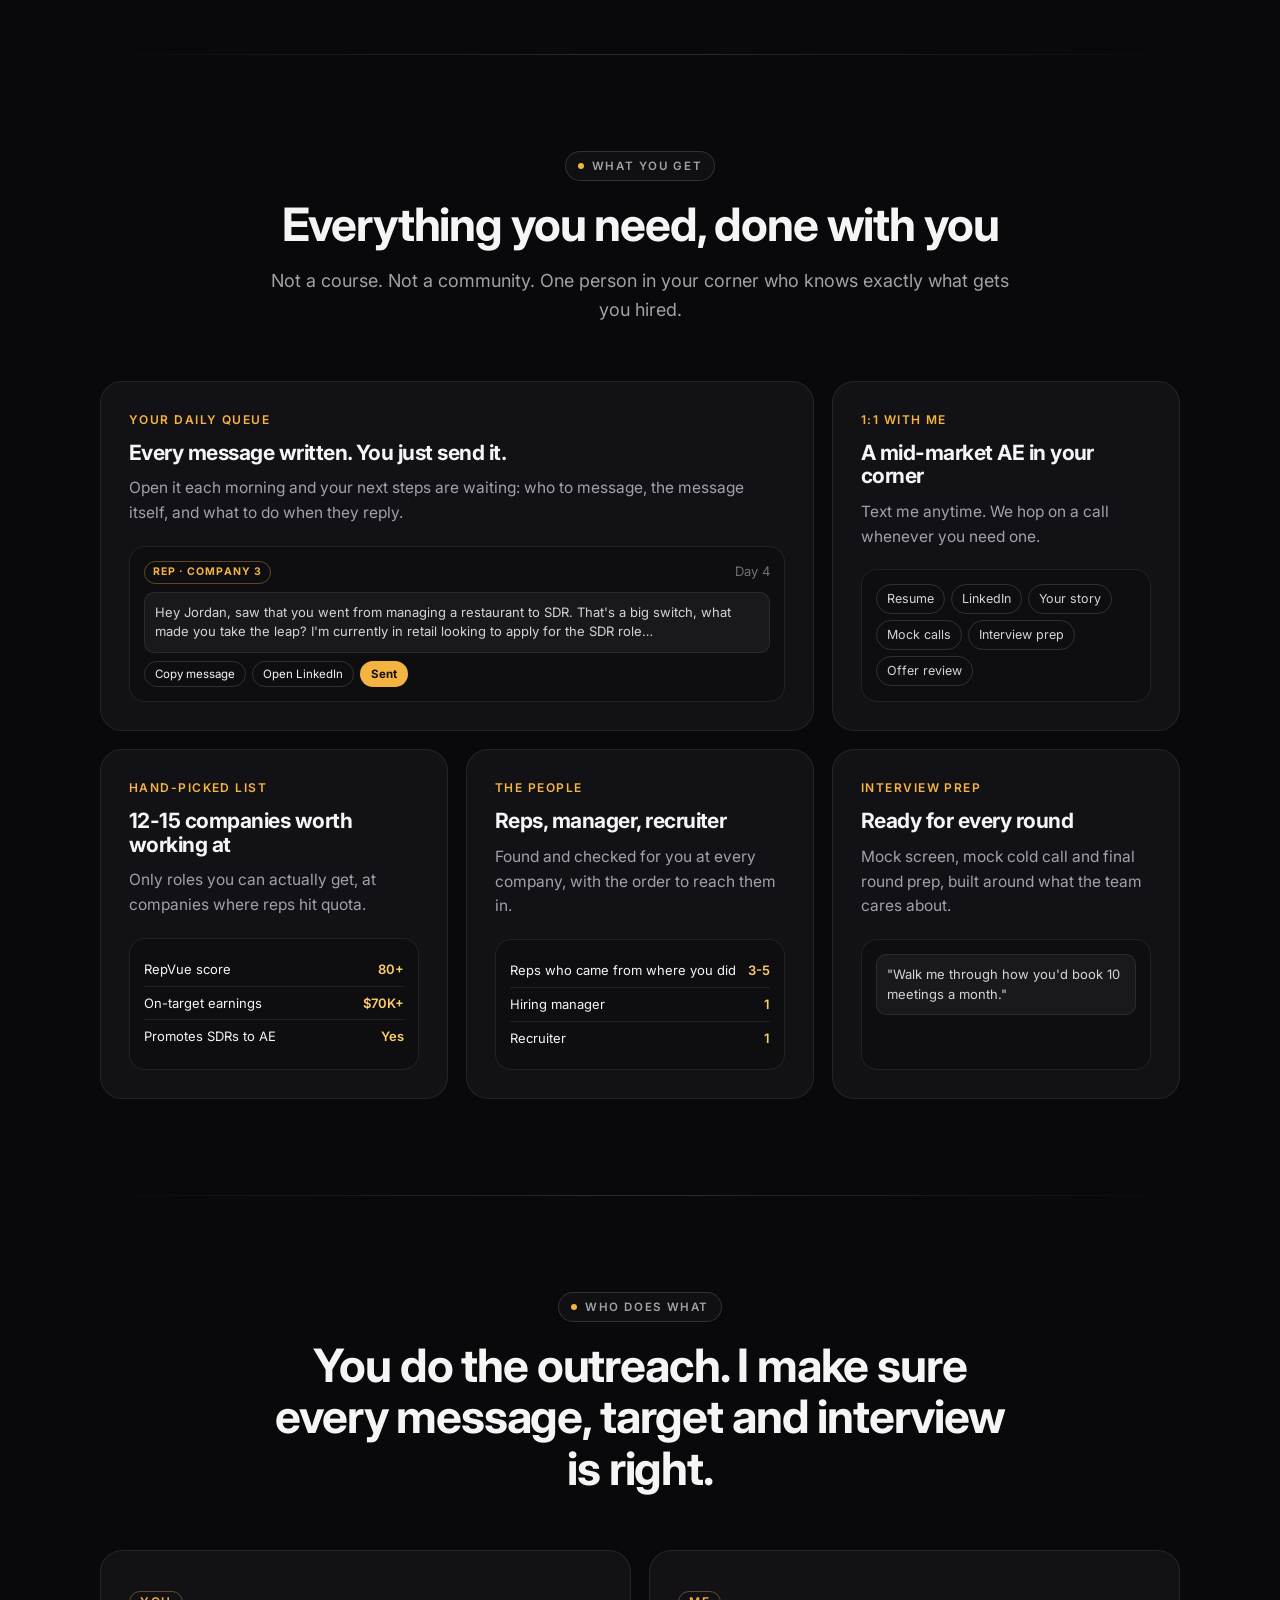
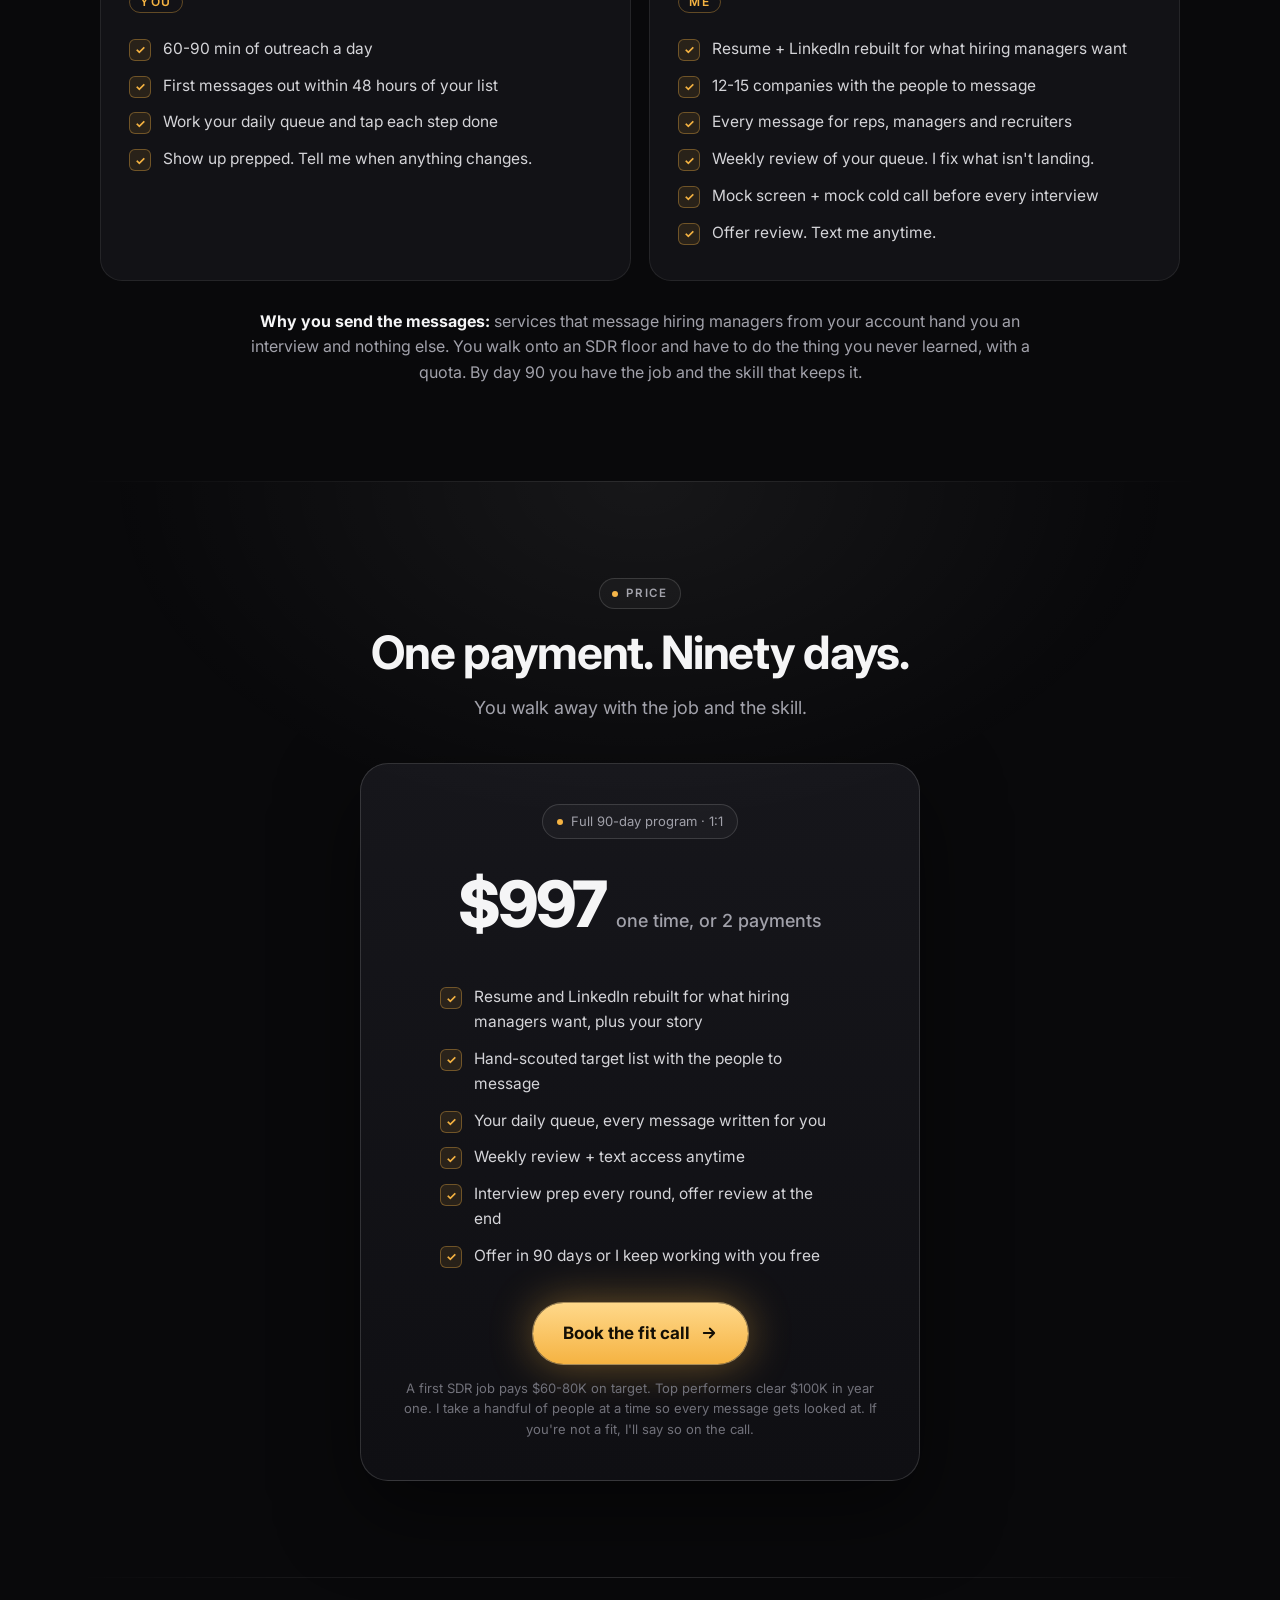
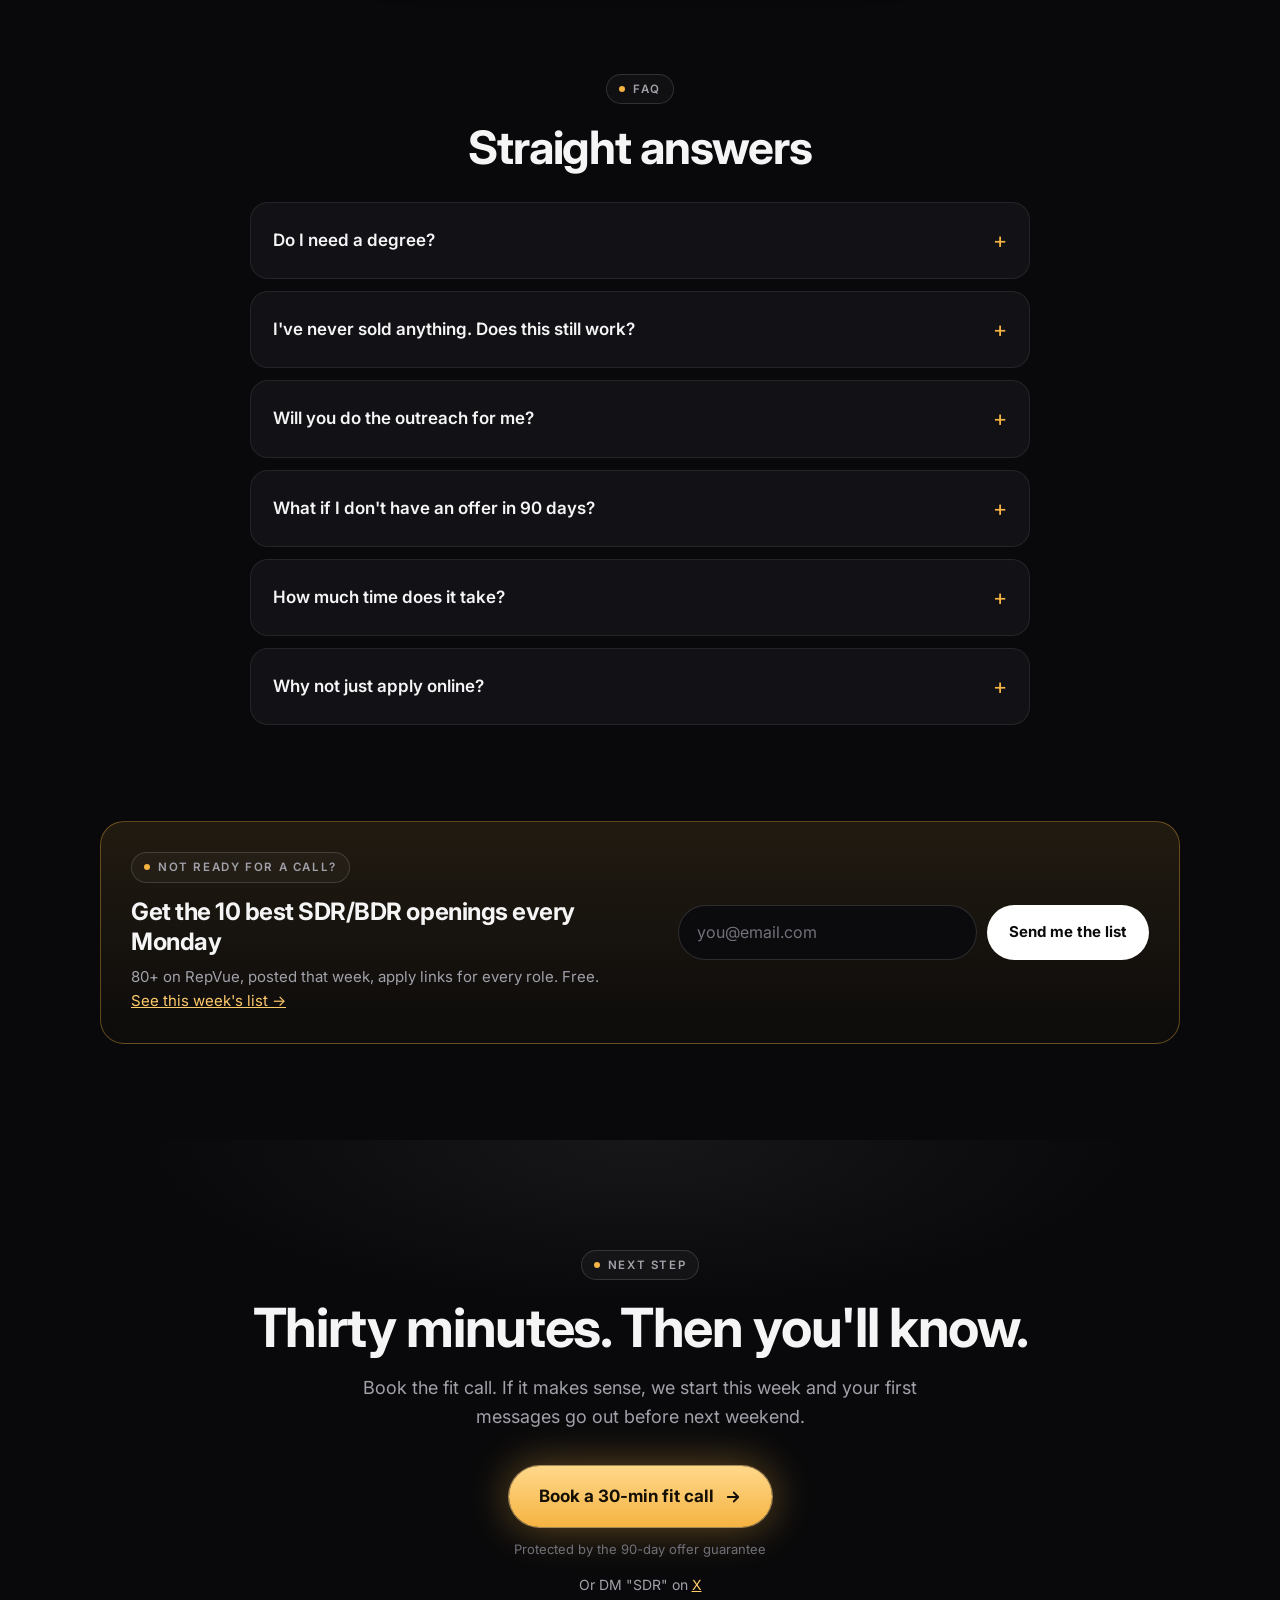
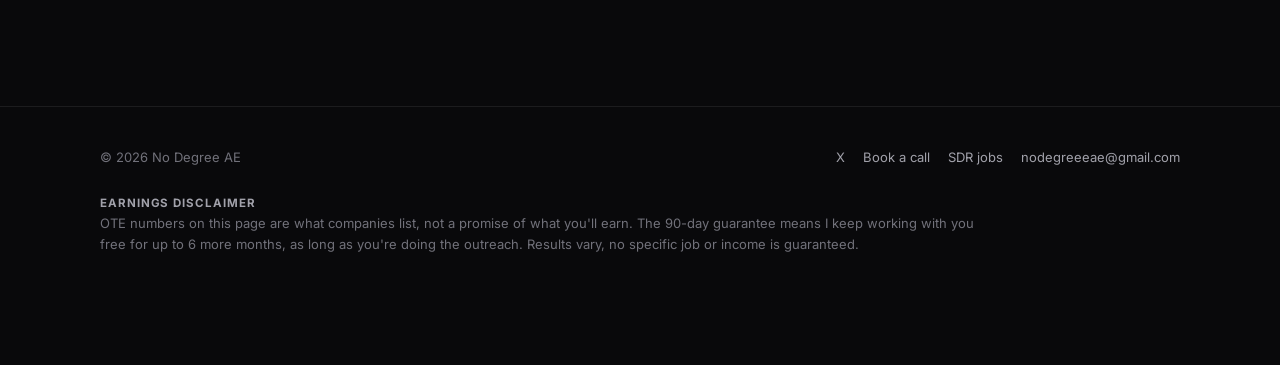
==== commit 83ec8fc9: "Gold call button on all pages, gold hero subline" ====
--- a/index.html
+++ b/index.html
@@ -85,10 +85,10 @@
 /* hero */
 .hero{padding:72px 0 64px;text-align:center;overflow:hidden}
 .hero h1{font-size:clamp(38px,6vw,64px);font-weight:800;margin:22px auto 0;max-width:900px}
-.hero h1 span{display:block;color:#8E8E98;font-size:.8em;margin-top:.12em}
+.hero h1 span{display:block;color:#FFCB6B;background:linear-gradient(90deg,#FFE08F,#F5B342);-webkit-background-clip:text;background-clip:text;-webkit-text-fill-color:transparent;font-size:.8em;margin-top:.12em}
 .hero .sub{color:var(--muted);font-size:clamp(17px,2vw,19px);max-width:640px;margin:22px auto 0}
 .cta-block{margin-top:34px;display:flex;flex-direction:column;align-items:center;gap:12px}
-.btn{display:inline-flex;align-items:center;gap:10px;background:#fff;color:#0A0A0B;font-weight:700;font-size:17px;text-decoration:none;padding:17px 30px;border-radius:999px;box-shadow:0 0 40px rgba(255,255,255,.14);transition:transform .15s ease}
+.btn{display:inline-flex;align-items:center;gap:10px;background:linear-gradient(180deg,#FFD88A,#F5B342);color:#140F05;font-weight:700;font-size:17px;text-decoration:none;padding:17px 30px;border-radius:999px;box-shadow:0 0 0 1px rgba(255,216,138,.55),0 0 44px rgba(245,179,66,.42);transition:transform .15s ease}
 .btn:hover{transform:translateY(-1px)}
 .btn svg{width:18px;height:18px}
 .fine{font-size:13px;color:var(--dim)}
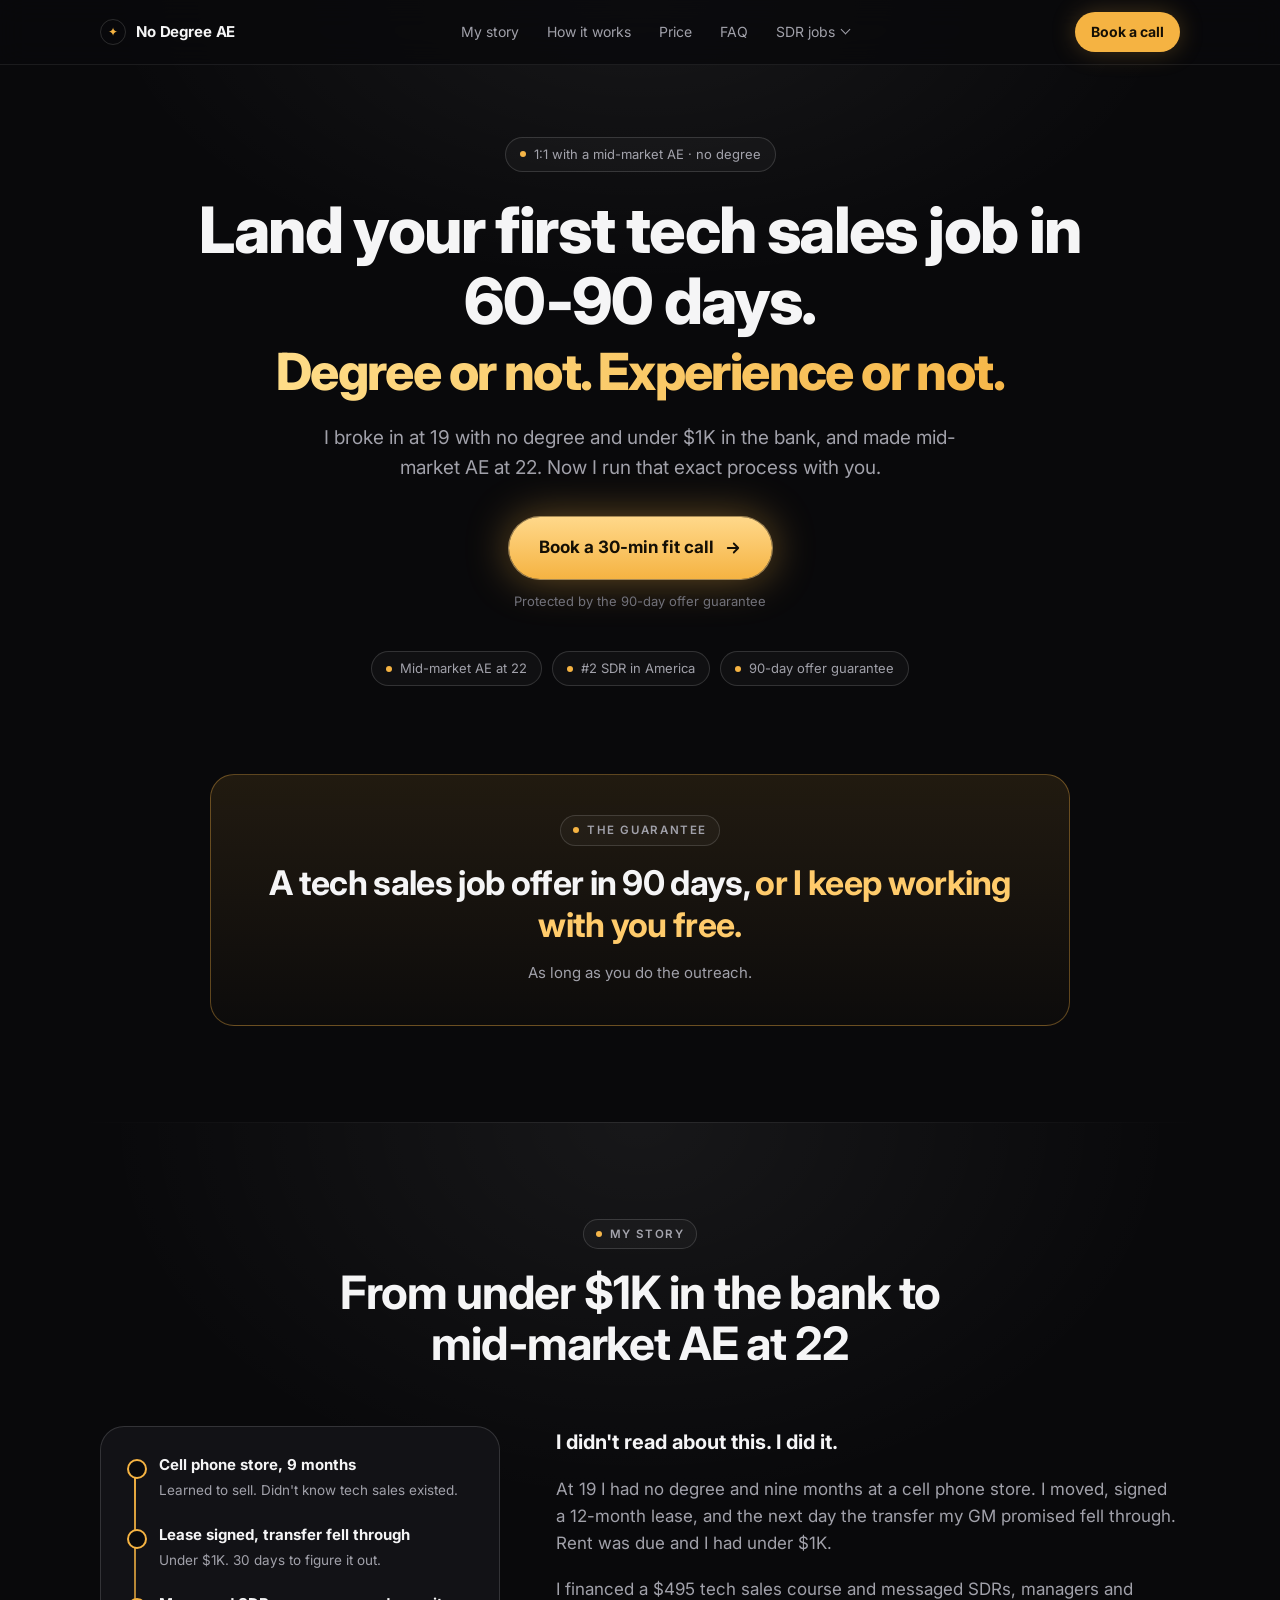
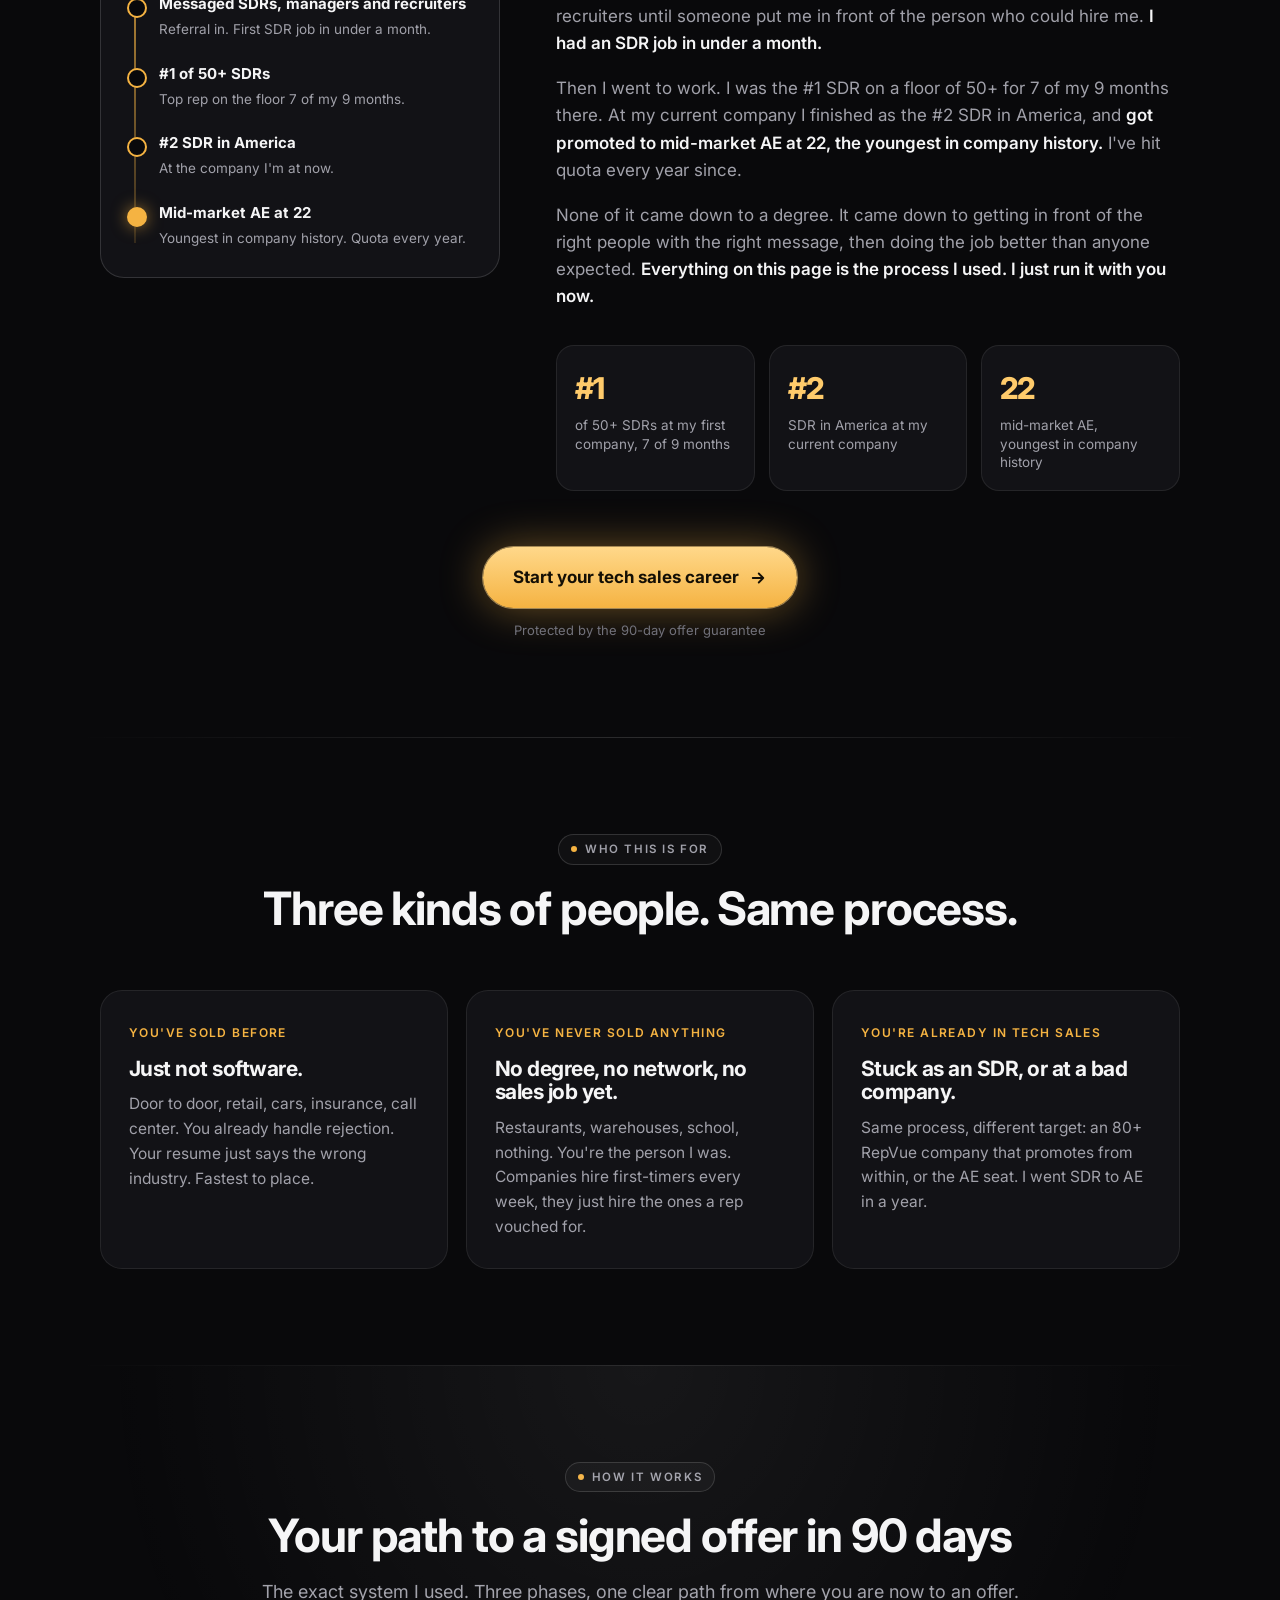
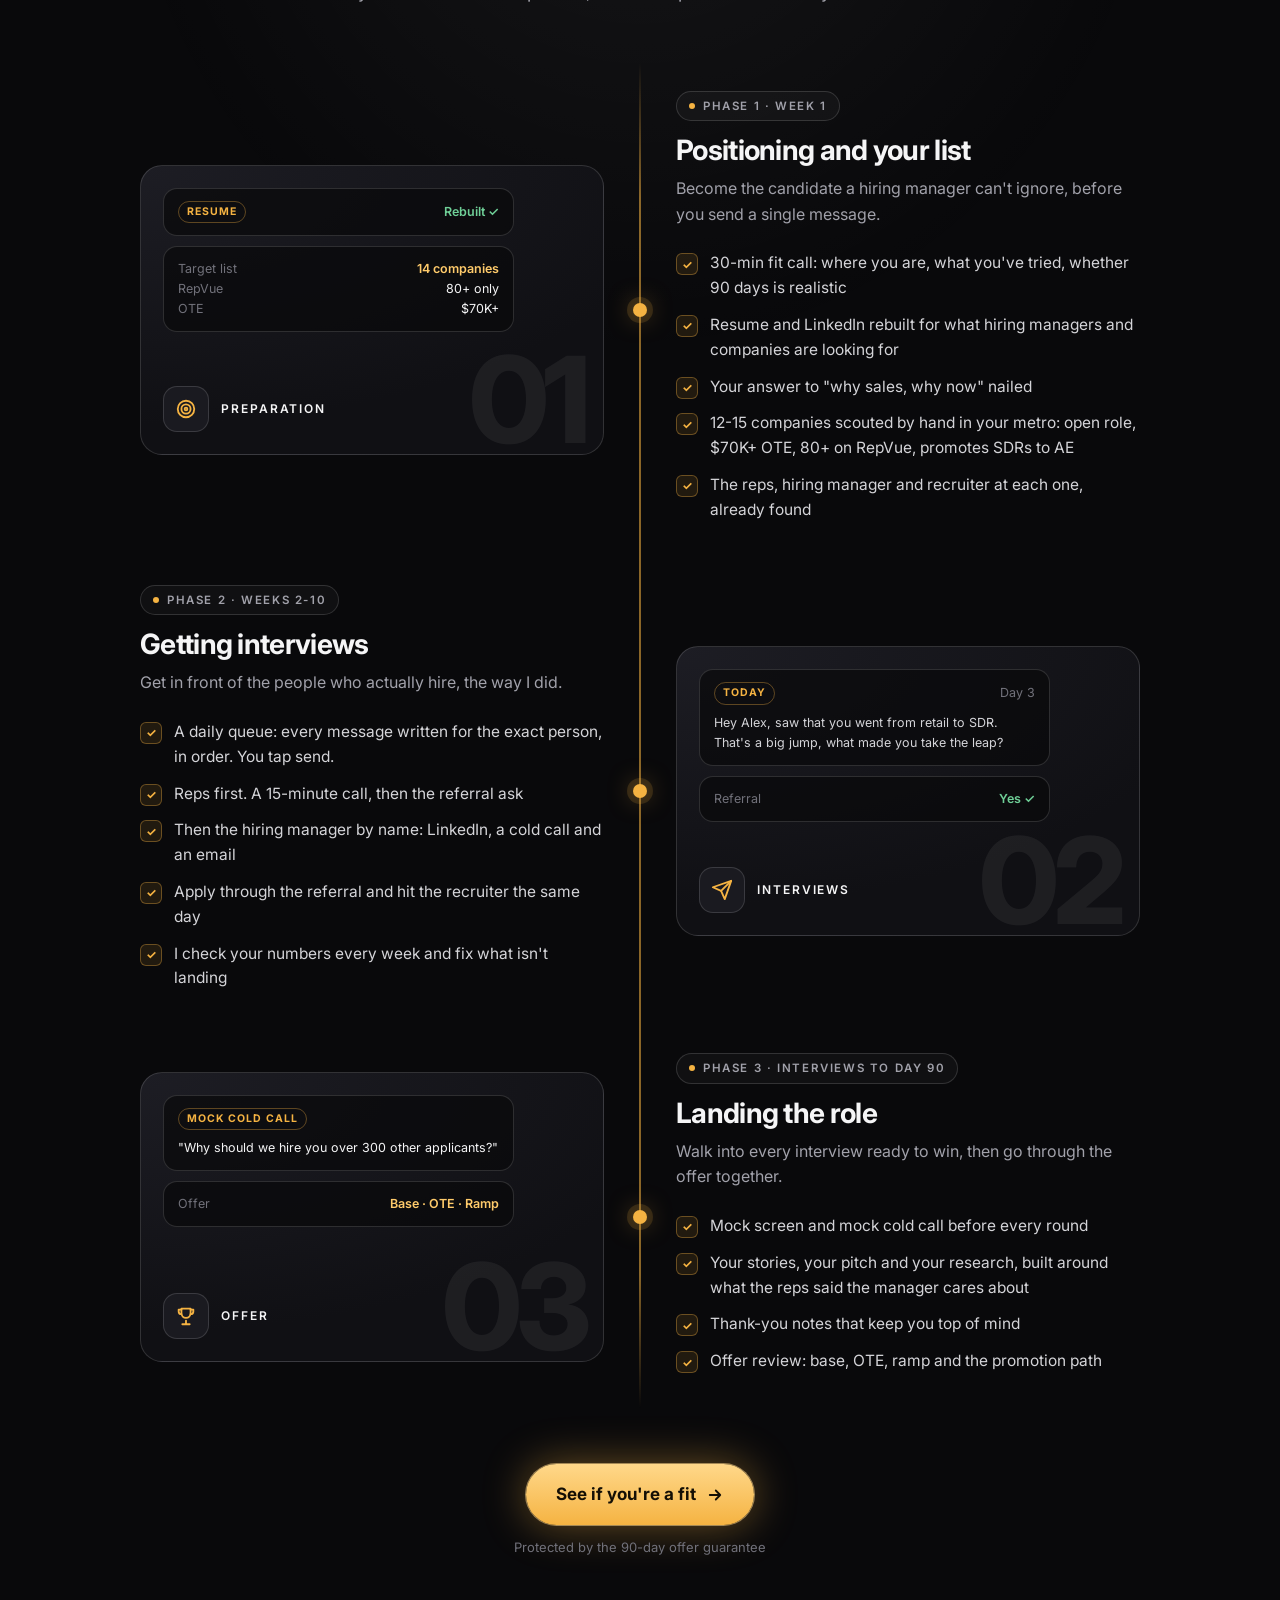
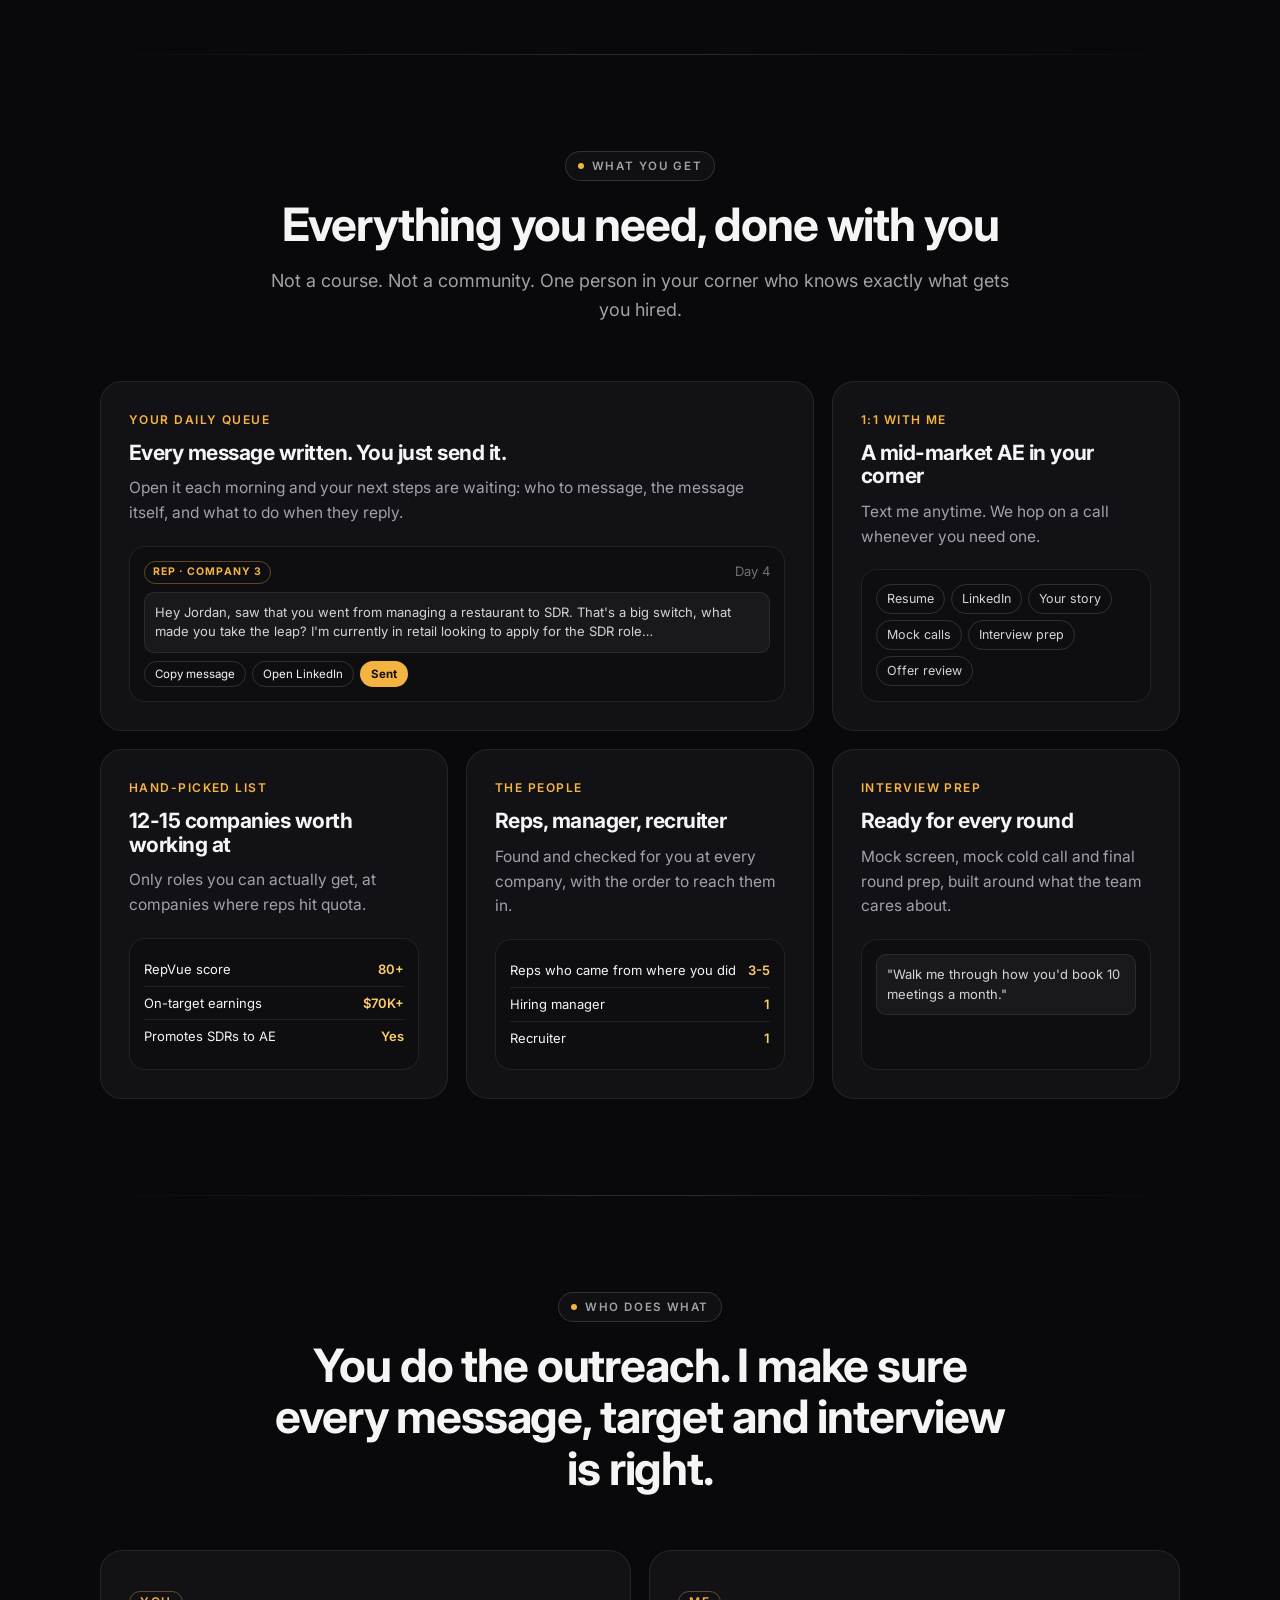
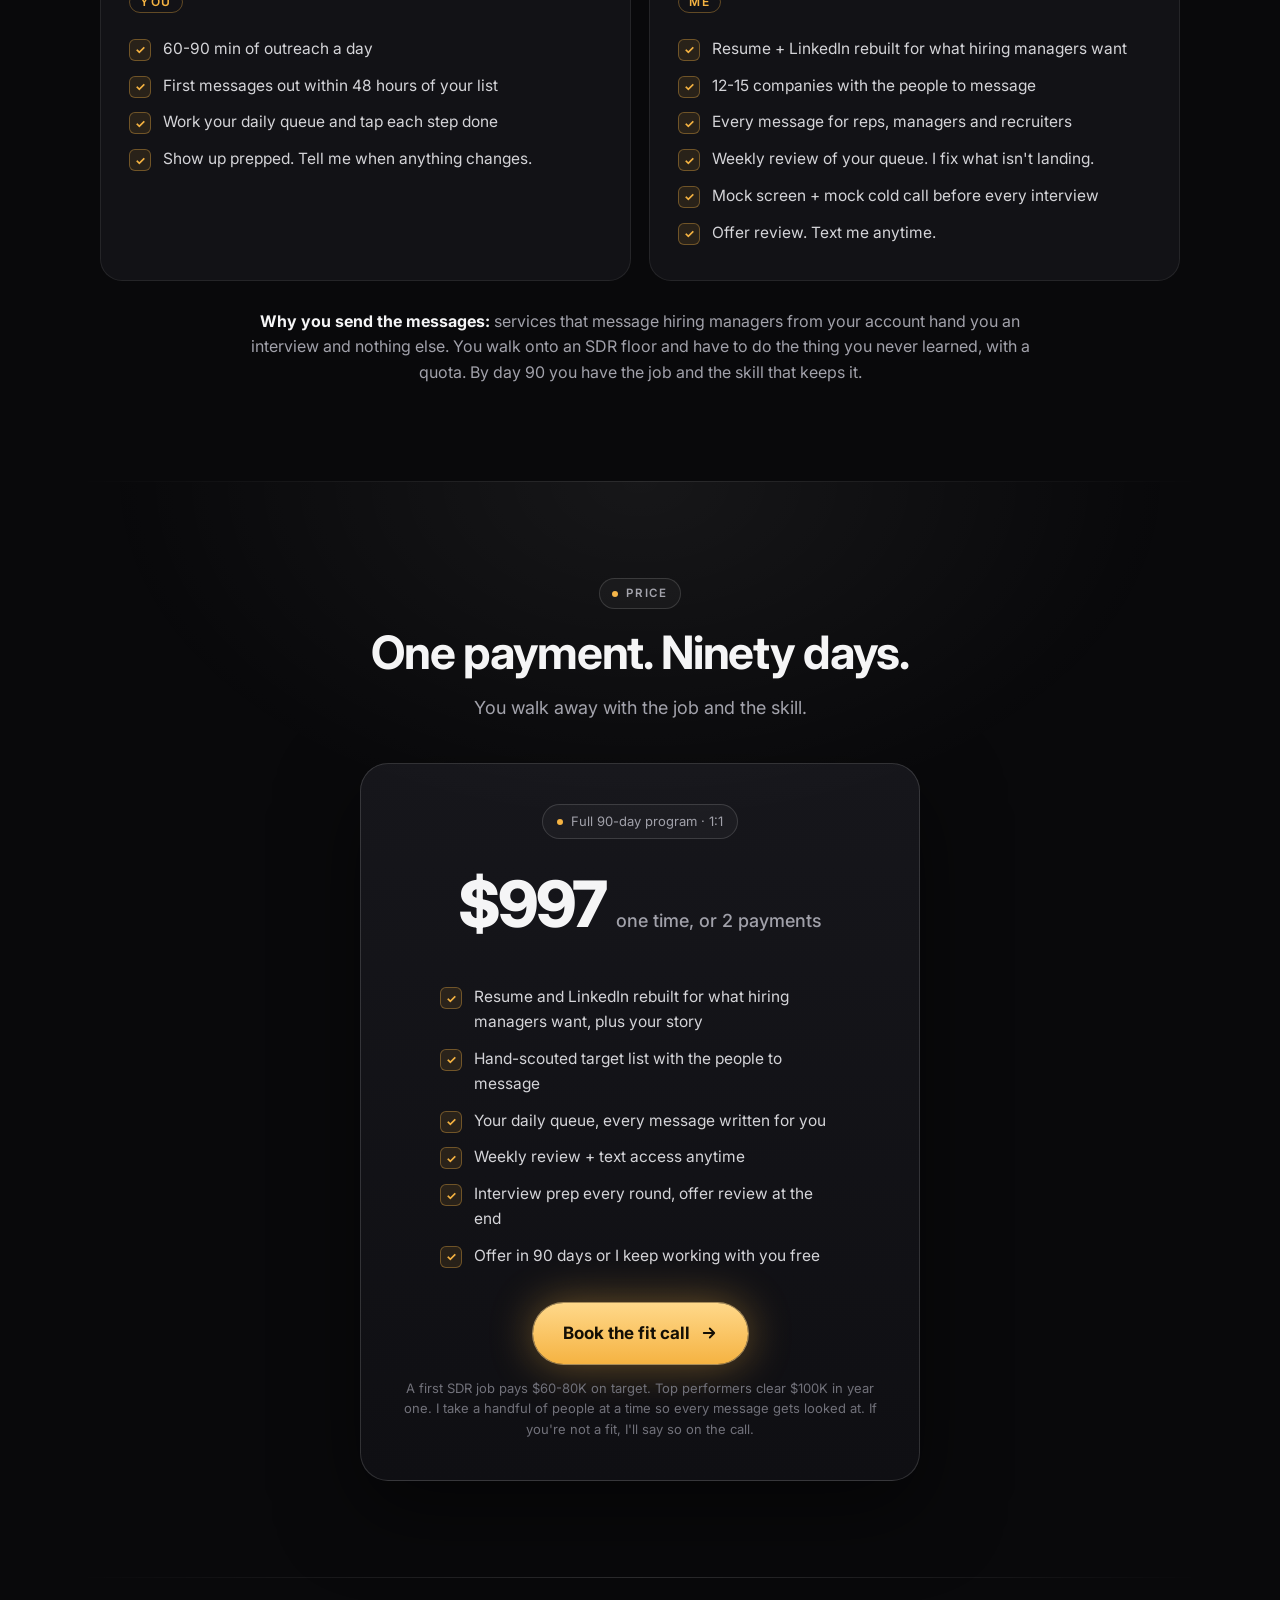
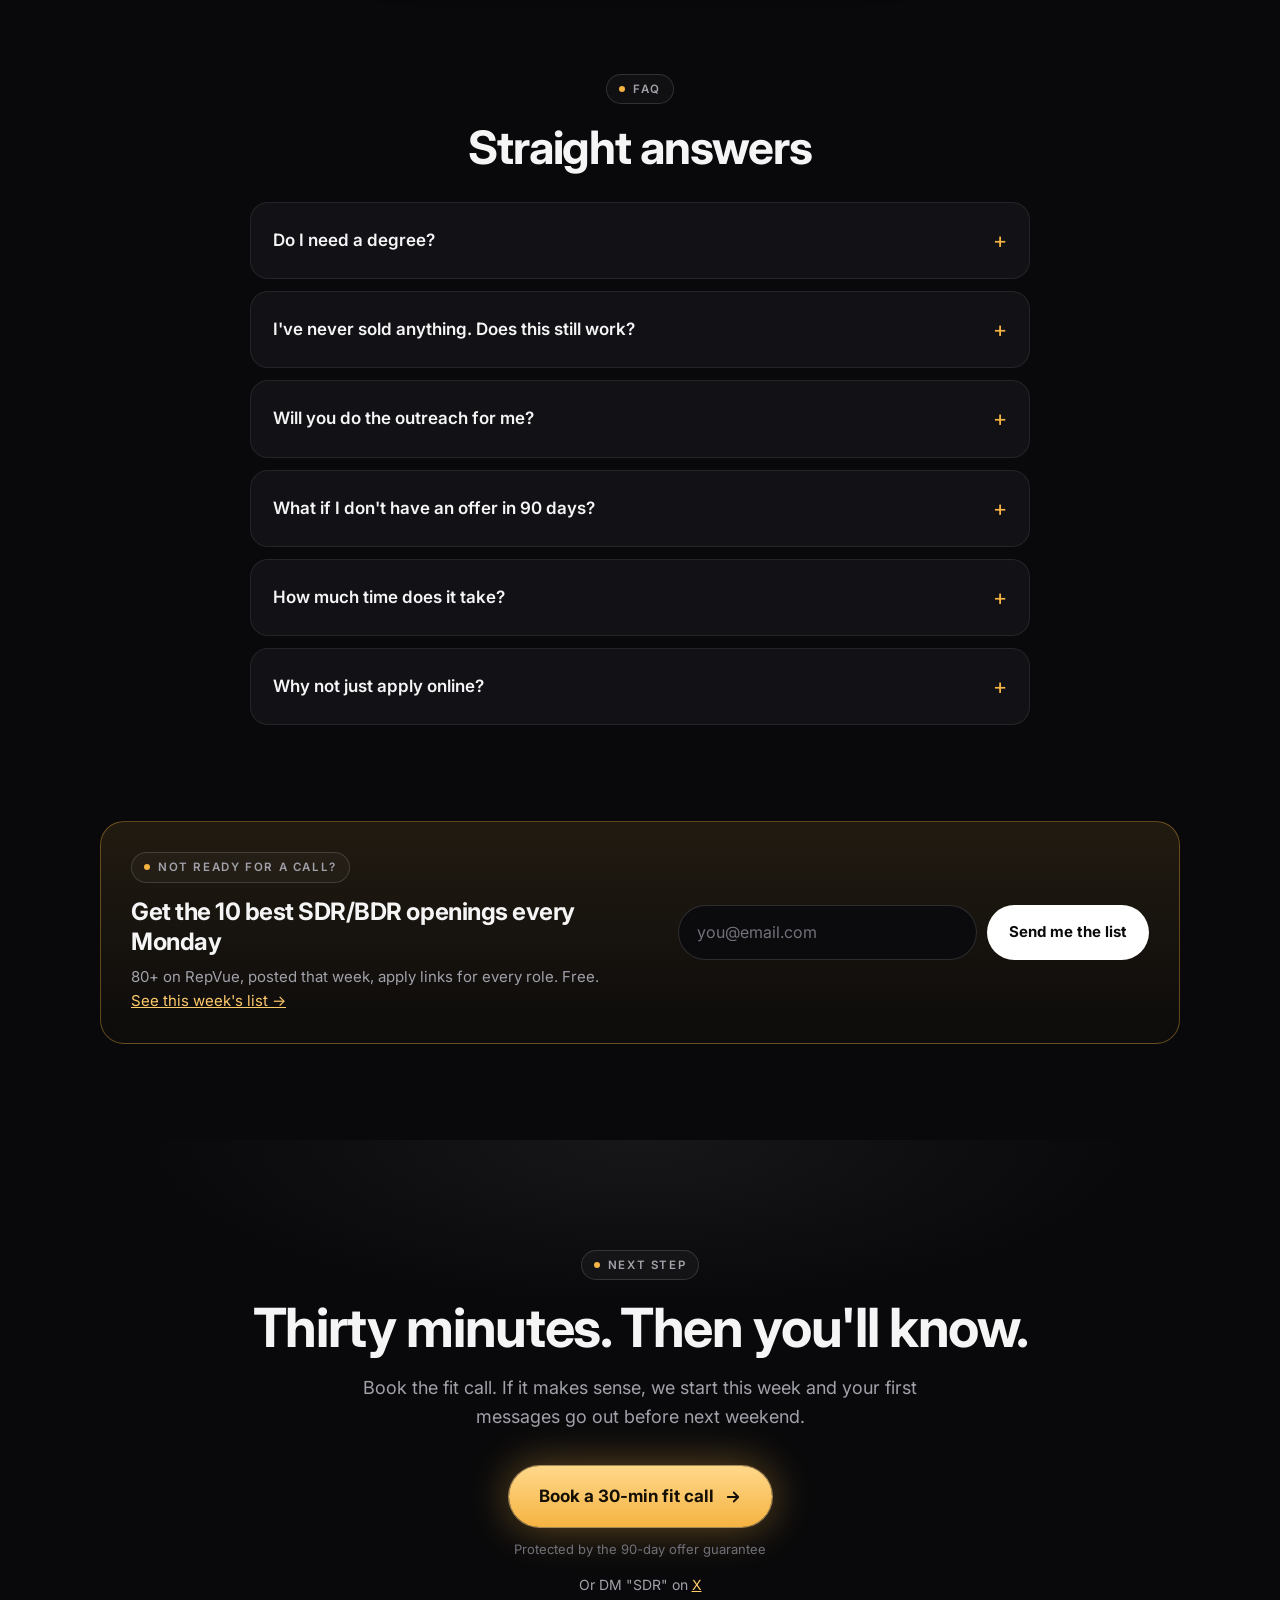
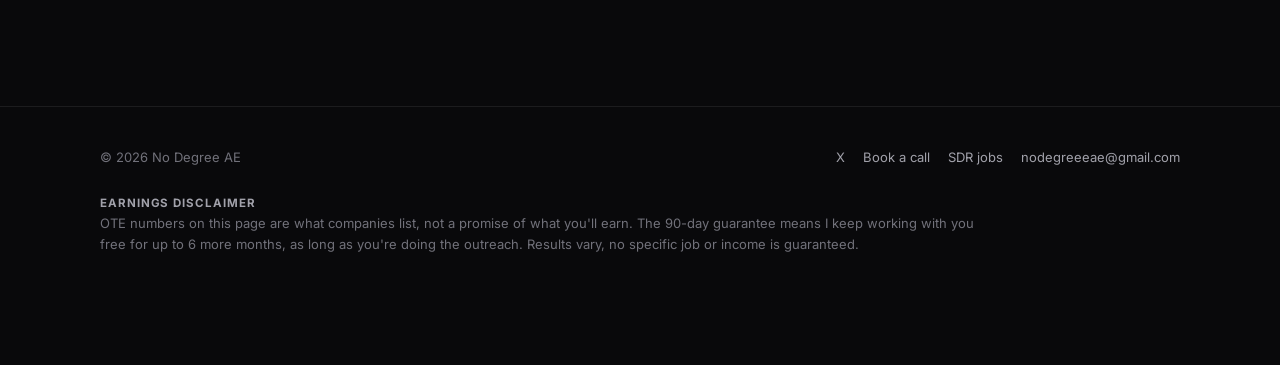
==== commit 531adf59: "Story: drop the 12 hours a day line" ====
--- a/index.html
+++ b/index.html
@@ -285,7 +285,7 @@
         <ul class="tl">
           <li><b>Cell phone store, 9 months</b><span>Learned to sell. Didn't know tech sales existed.</span></li>
           <li><b>Lease signed, transfer fell through</b><span>Under $1K. 30 days to figure it out.</span></li>
-          <li><b>Outreach, 12 hours a day</b><span>Referral in. First SDR job in under a month.</span></li>
+          <li><b>Messaged SDRs, managers and recruiters</b><span>Referral in. First SDR job in under a month.</span></li>
           <li><b>#1 of 50+ SDRs</b><span>Top rep on the floor 7 of my 9 months.</span></li>
           <li><b>#2 SDR in America</b><span>At the company I'm at now.</span></li>
           <li class="now"><b>Mid-market AE at 22</b><span>Youngest in company history. Quota every year.</span></li>
@@ -294,7 +294,7 @@
       <div class="story-text">
         <p class="hi" style="color:var(--fg);margin-top:0">I didn't read about this. I did it.</p>
         <p>At 19 I had no degree and nine months at a cell phone store. I moved, signed a 12-month lease, and the next day the transfer my GM promised fell through. Rent was due and I had under $1K.</p>
-        <p>I financed a $495 tech sales course and spent 12 hours a day messaging SDRs, managers and recruiters until someone put me in front of the person who could hire me. <strong>I had an SDR job in under a month.</strong></p>
+        <p>I financed a $495 tech sales course and messaged SDRs, managers and recruiters until someone put me in front of the person who could hire me. <strong>I had an SDR job in under a month.</strong></p>
         <p>Then I went to work. I was the #1 SDR on a floor of 50+ for 7 of my 9 months there. At my current company I finished as the #2 SDR in America, and <strong>got promoted to mid-market AE at 22, the youngest in company history.</strong> I've hit quota every year since.</p>
         <p>None of it came down to a degree. It came down to getting in front of the right people with the right message, then doing the job better than anyone expected. <strong>Everything on this page is the process I used. I just run it with you now.</strong></p>
         <div class="stats">
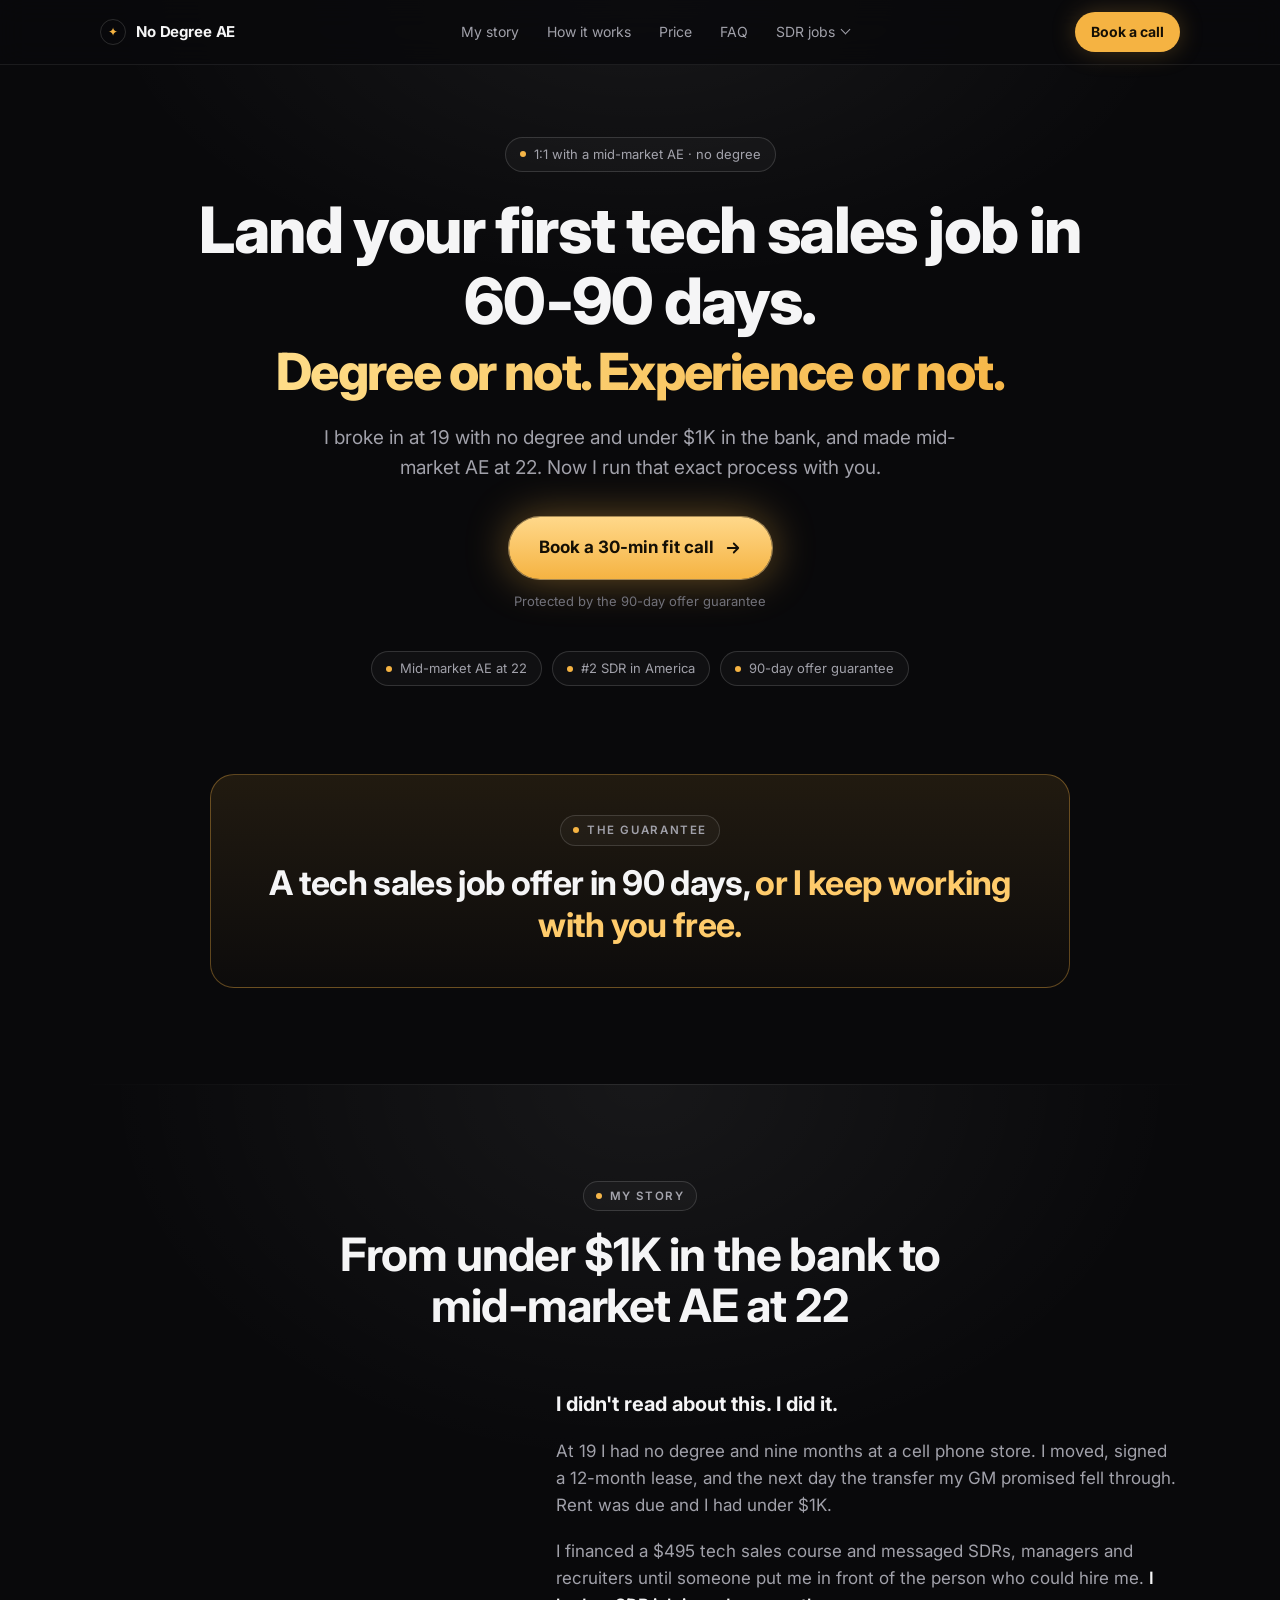
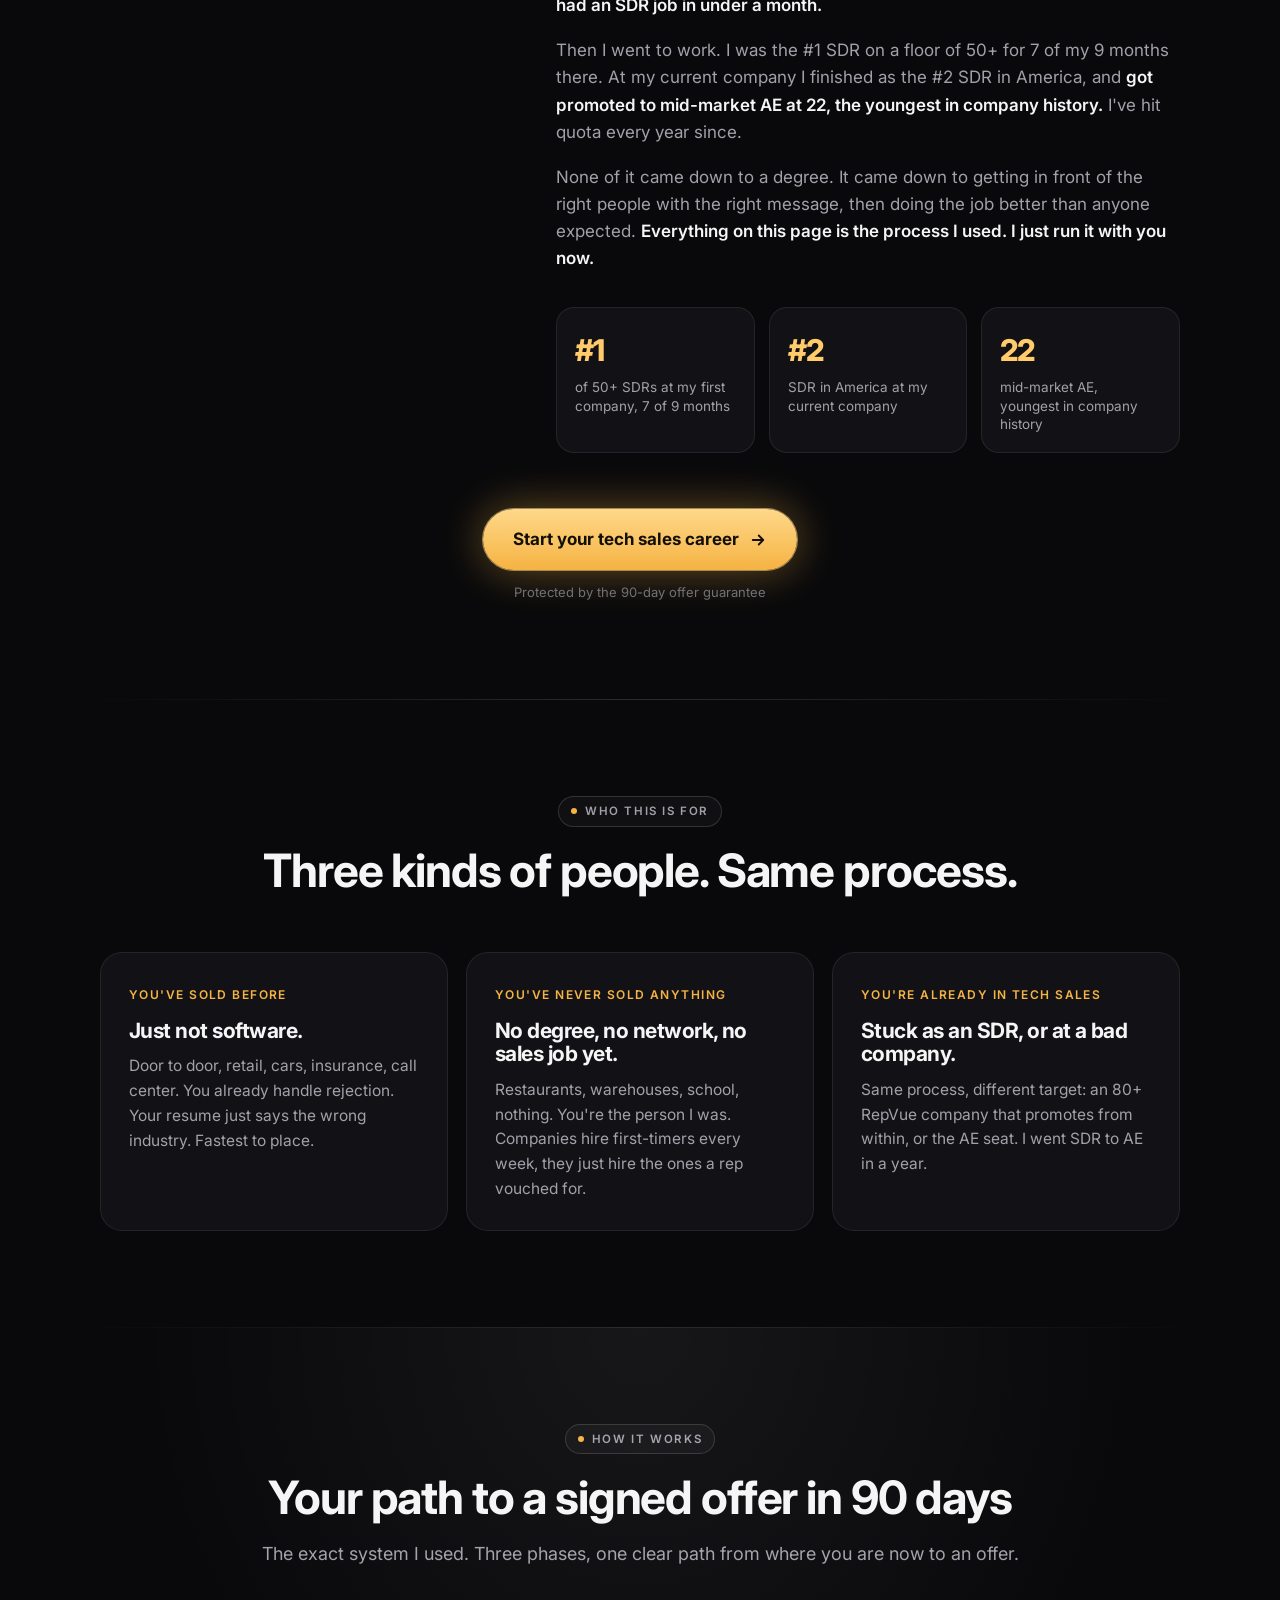
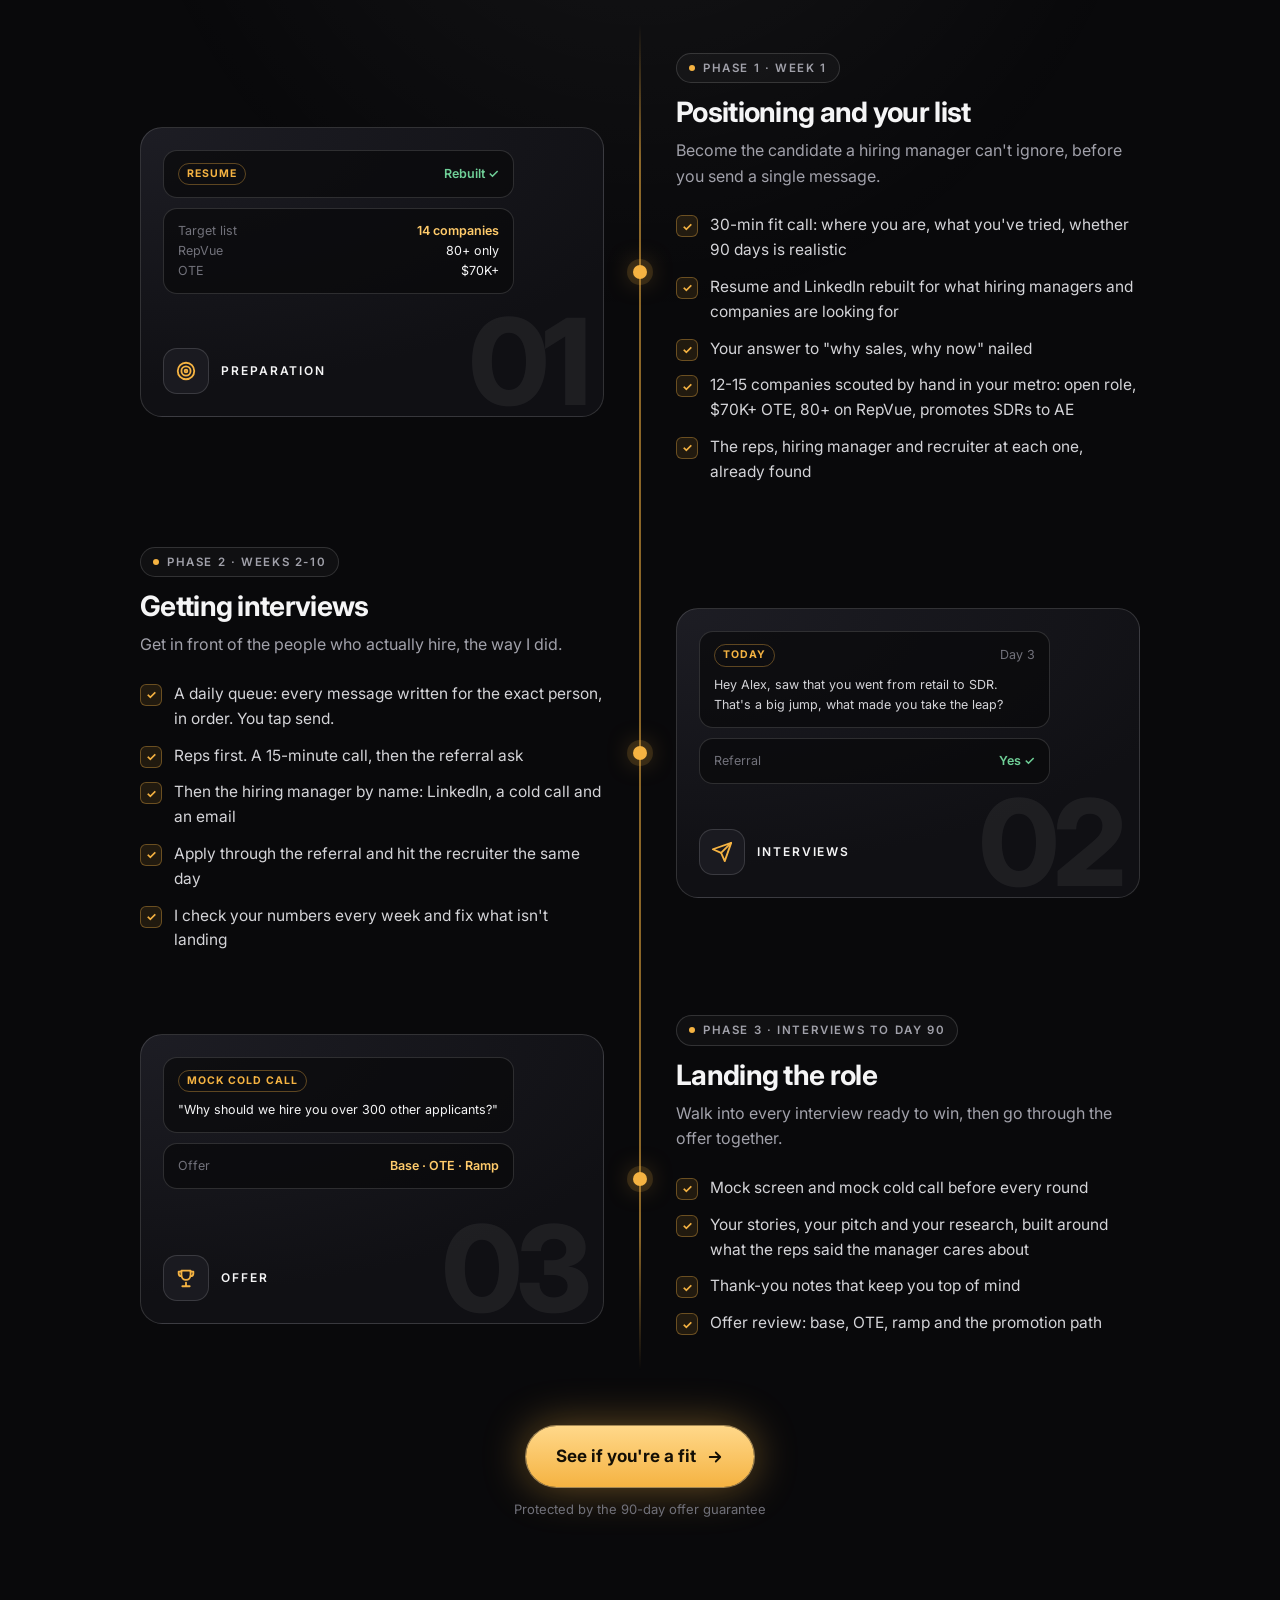
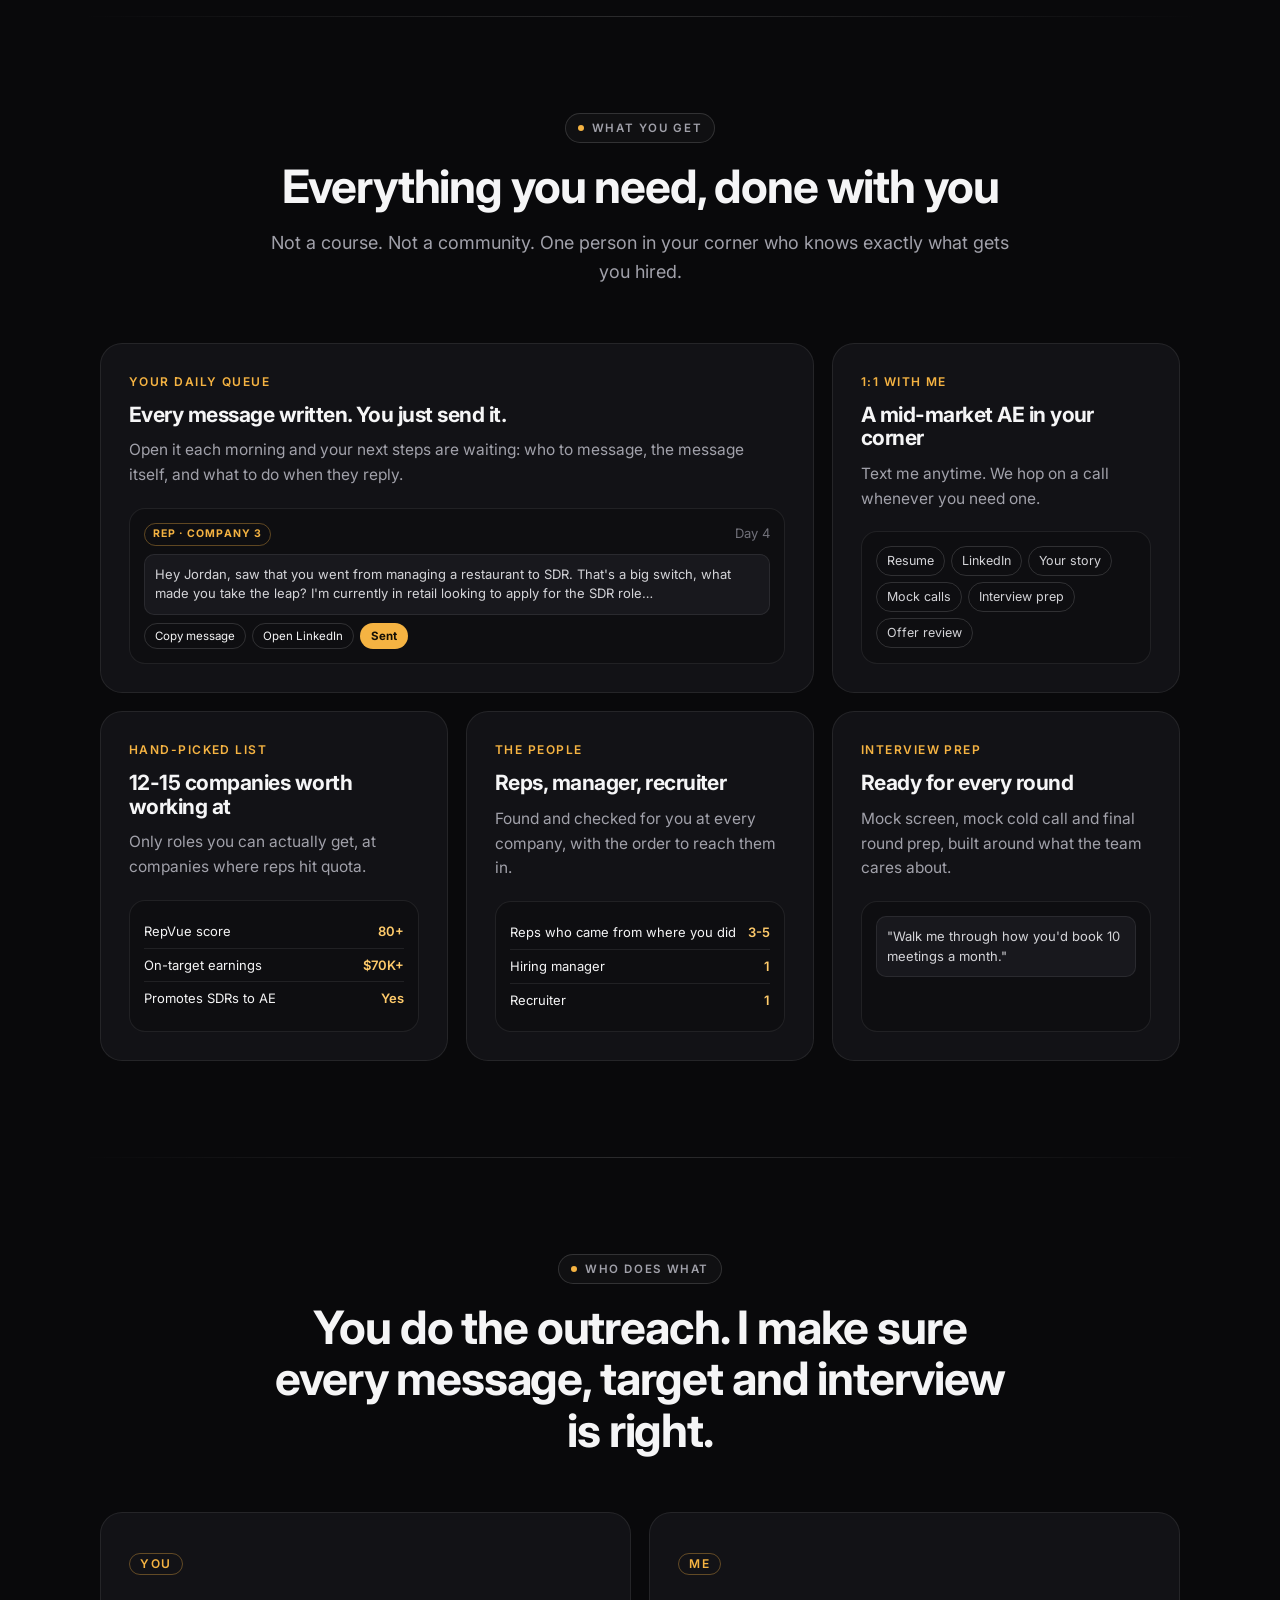
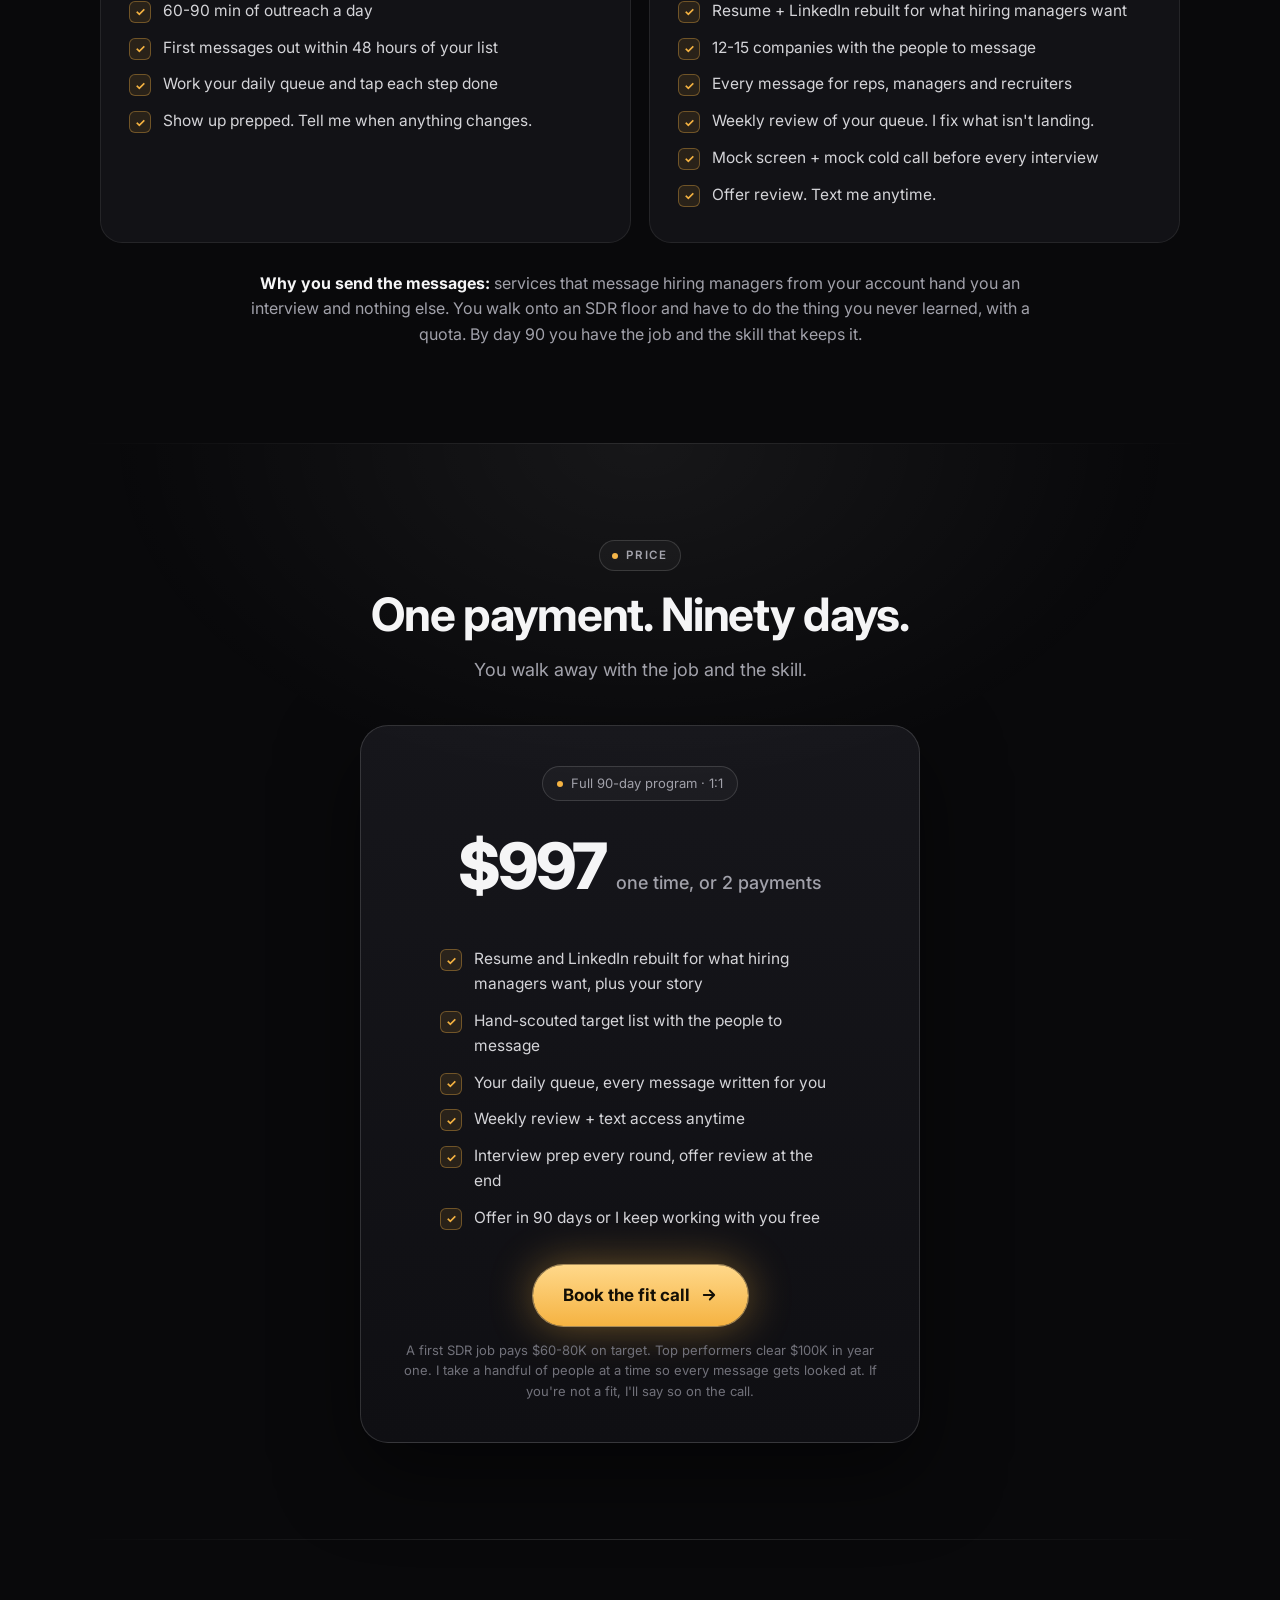
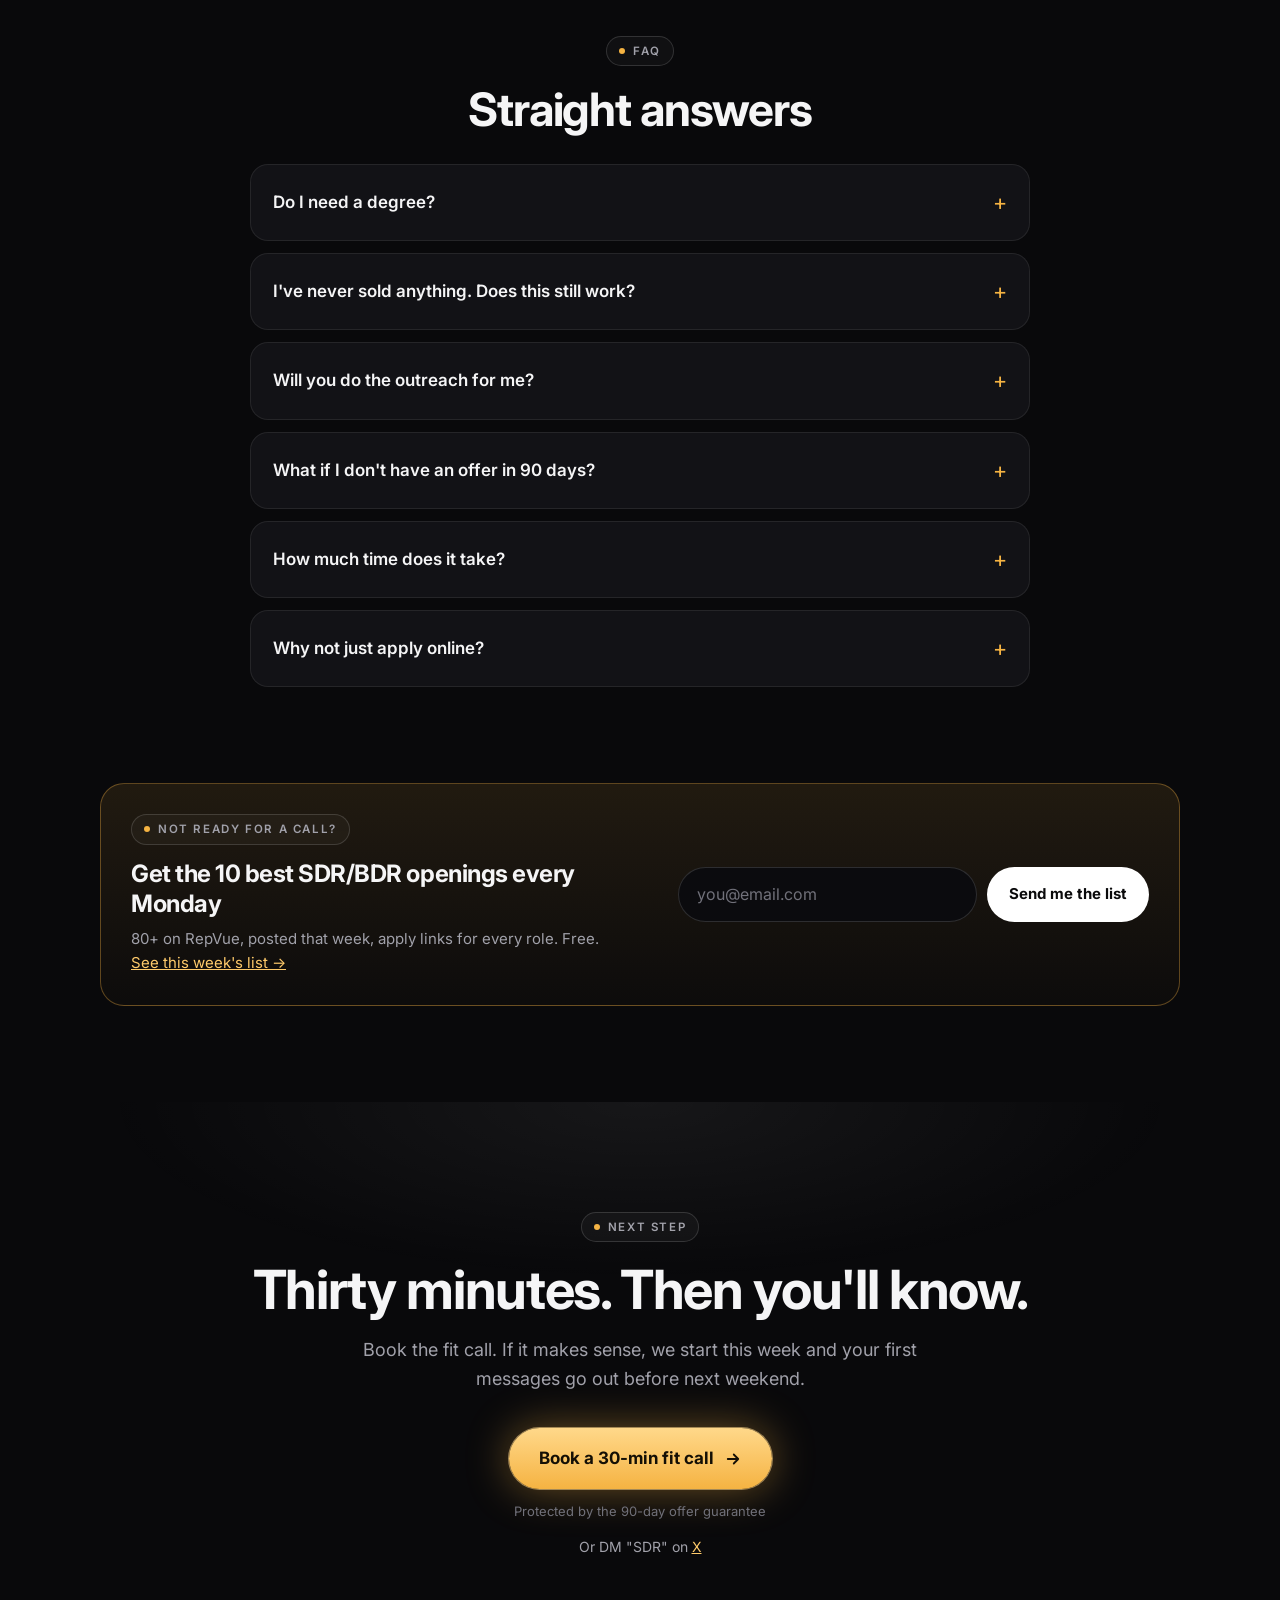
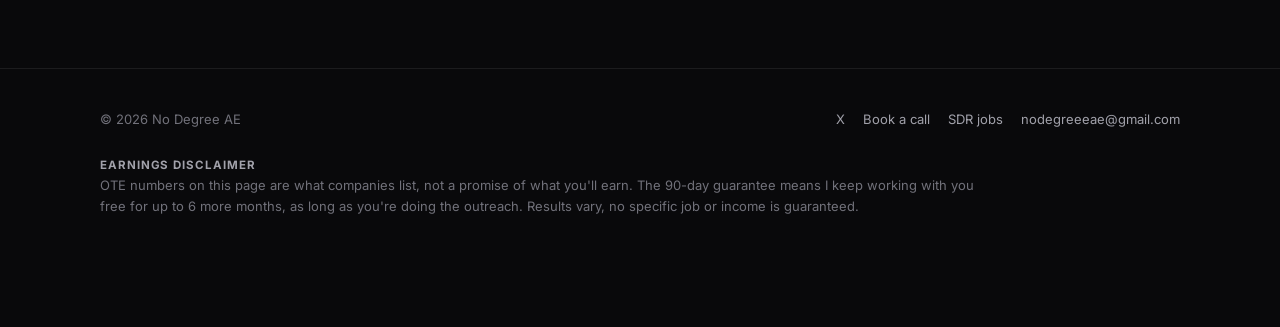
==== commit 3c0f7816: "Guarantee block: headline only" ====
--- a/index.html
+++ b/index.html
@@ -266,7 +266,6 @@
     <div class="guar">
       <span class="pill caps">The guarantee</span>
       <p class="big">A tech sales job offer in 90 days, <b>or I keep working with you free.</b></p>
-      <p class="s">As long as you do the outreach.</p>
     </div>
   </div>
 </section>
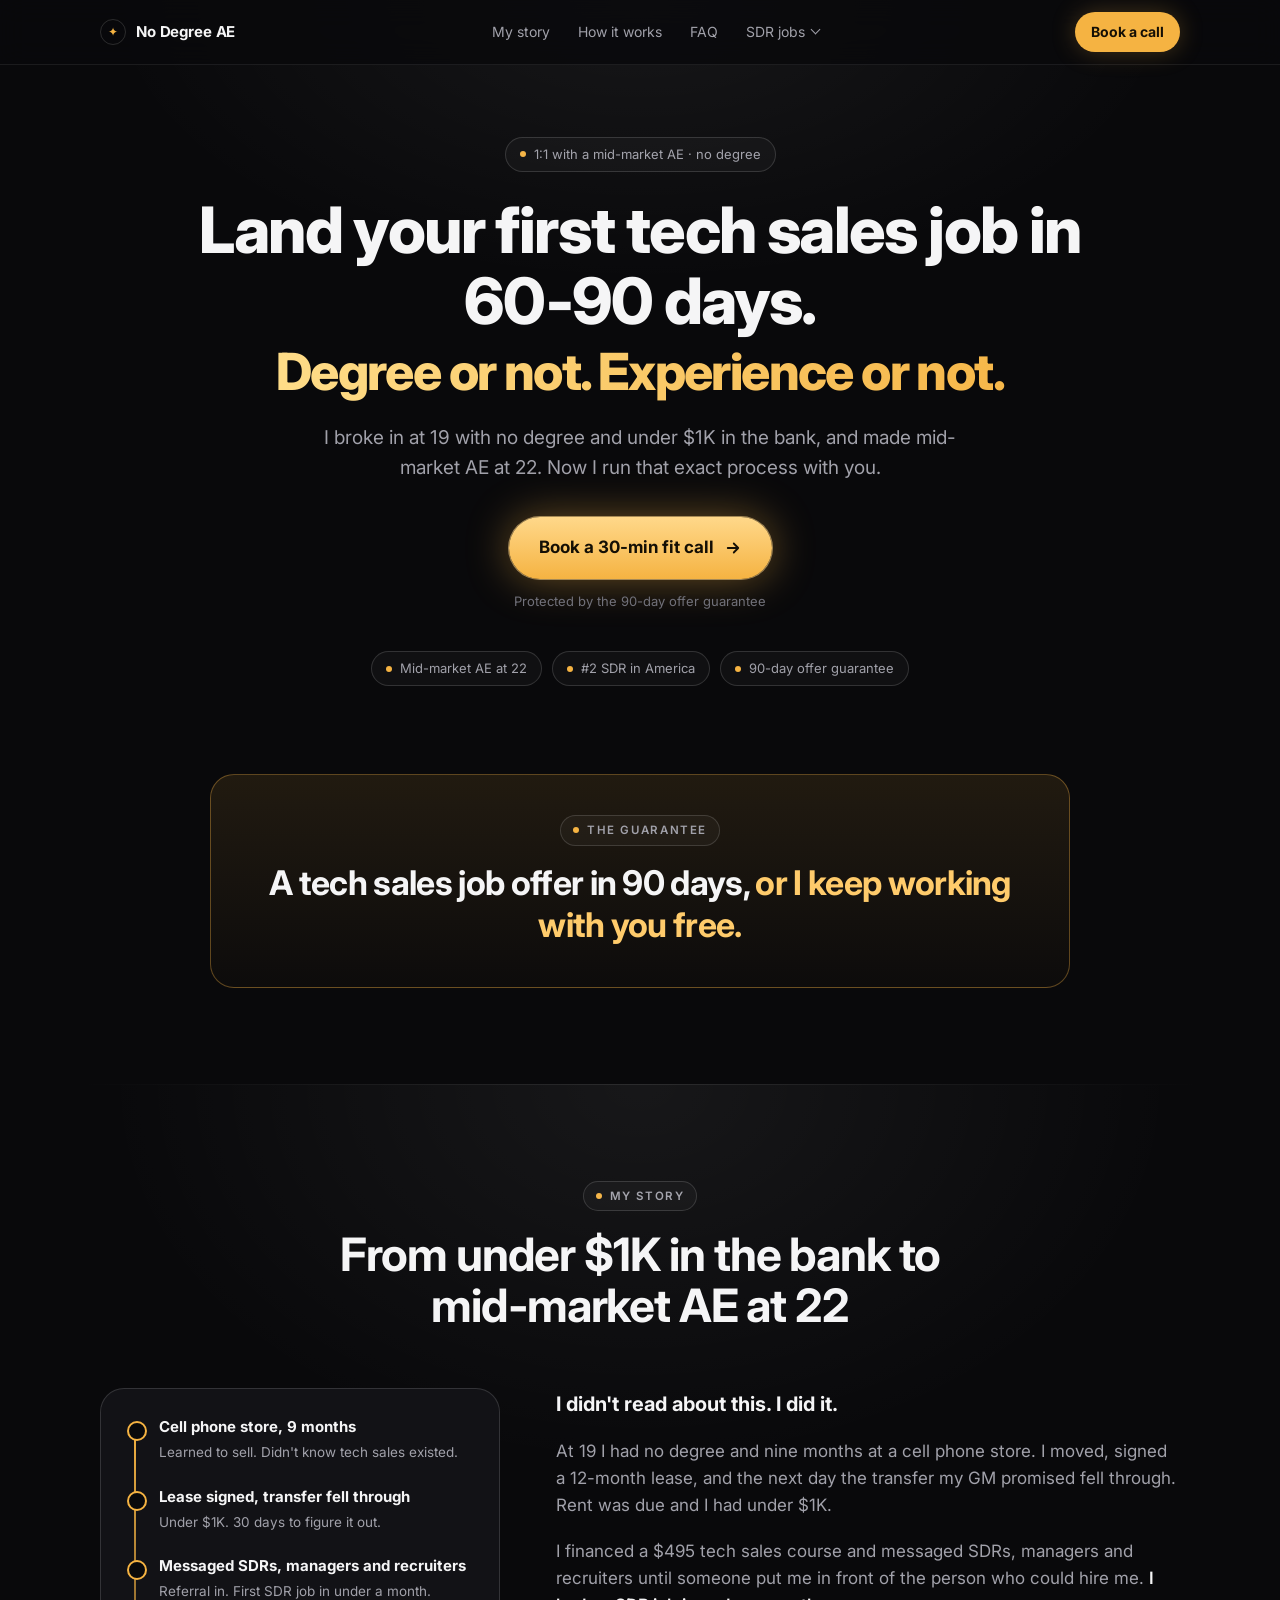
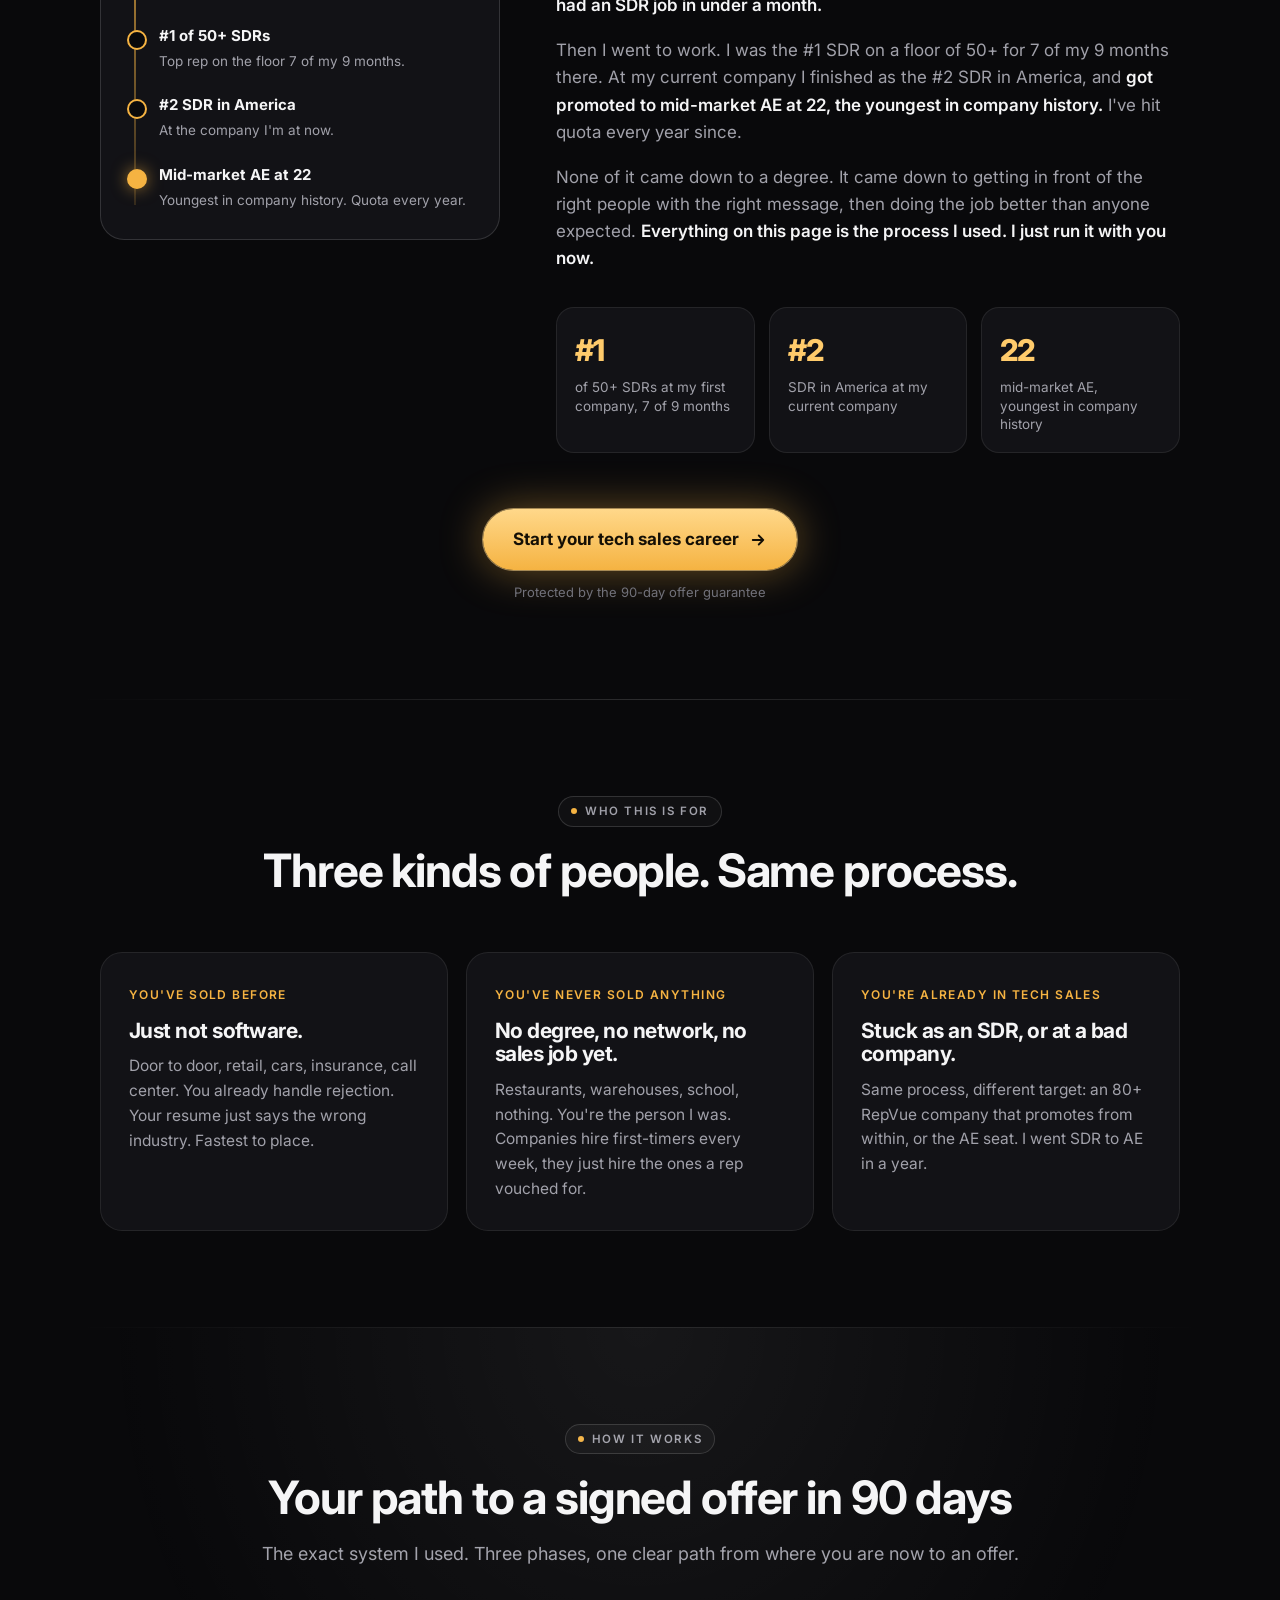
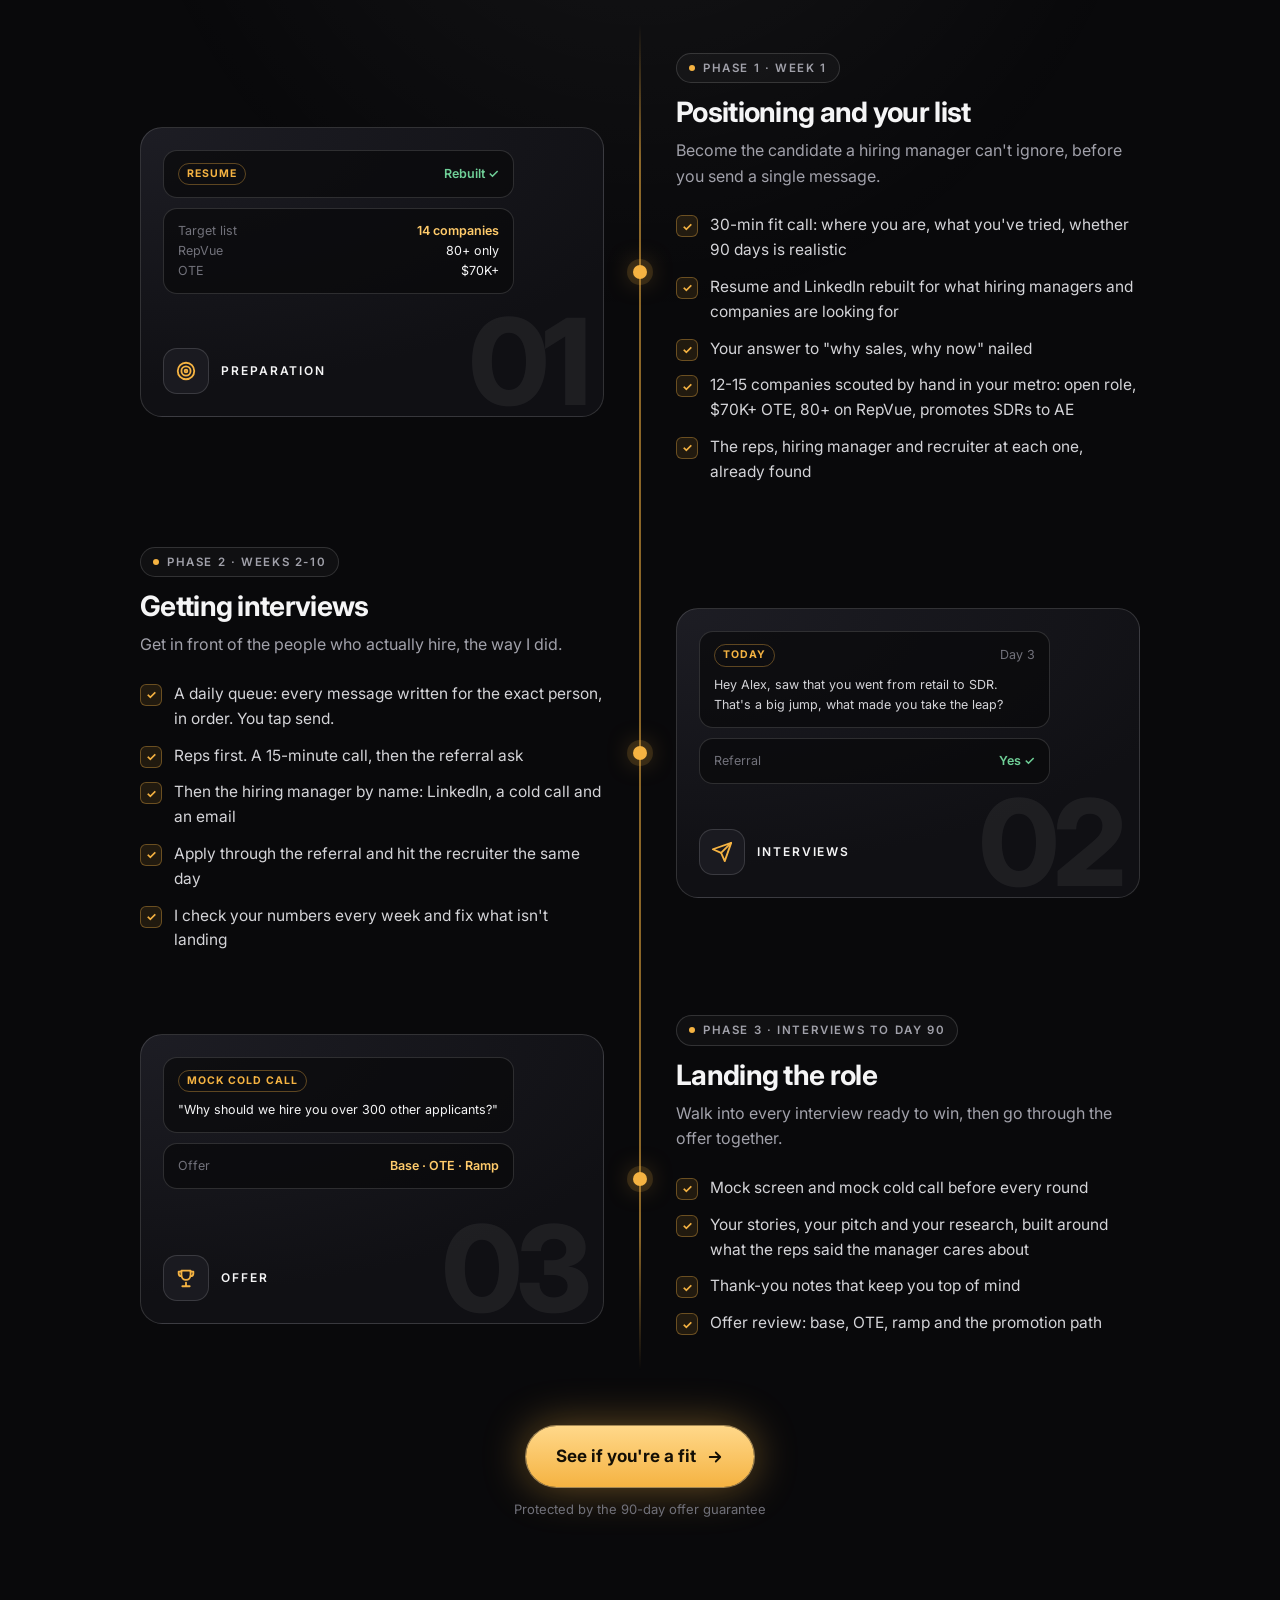
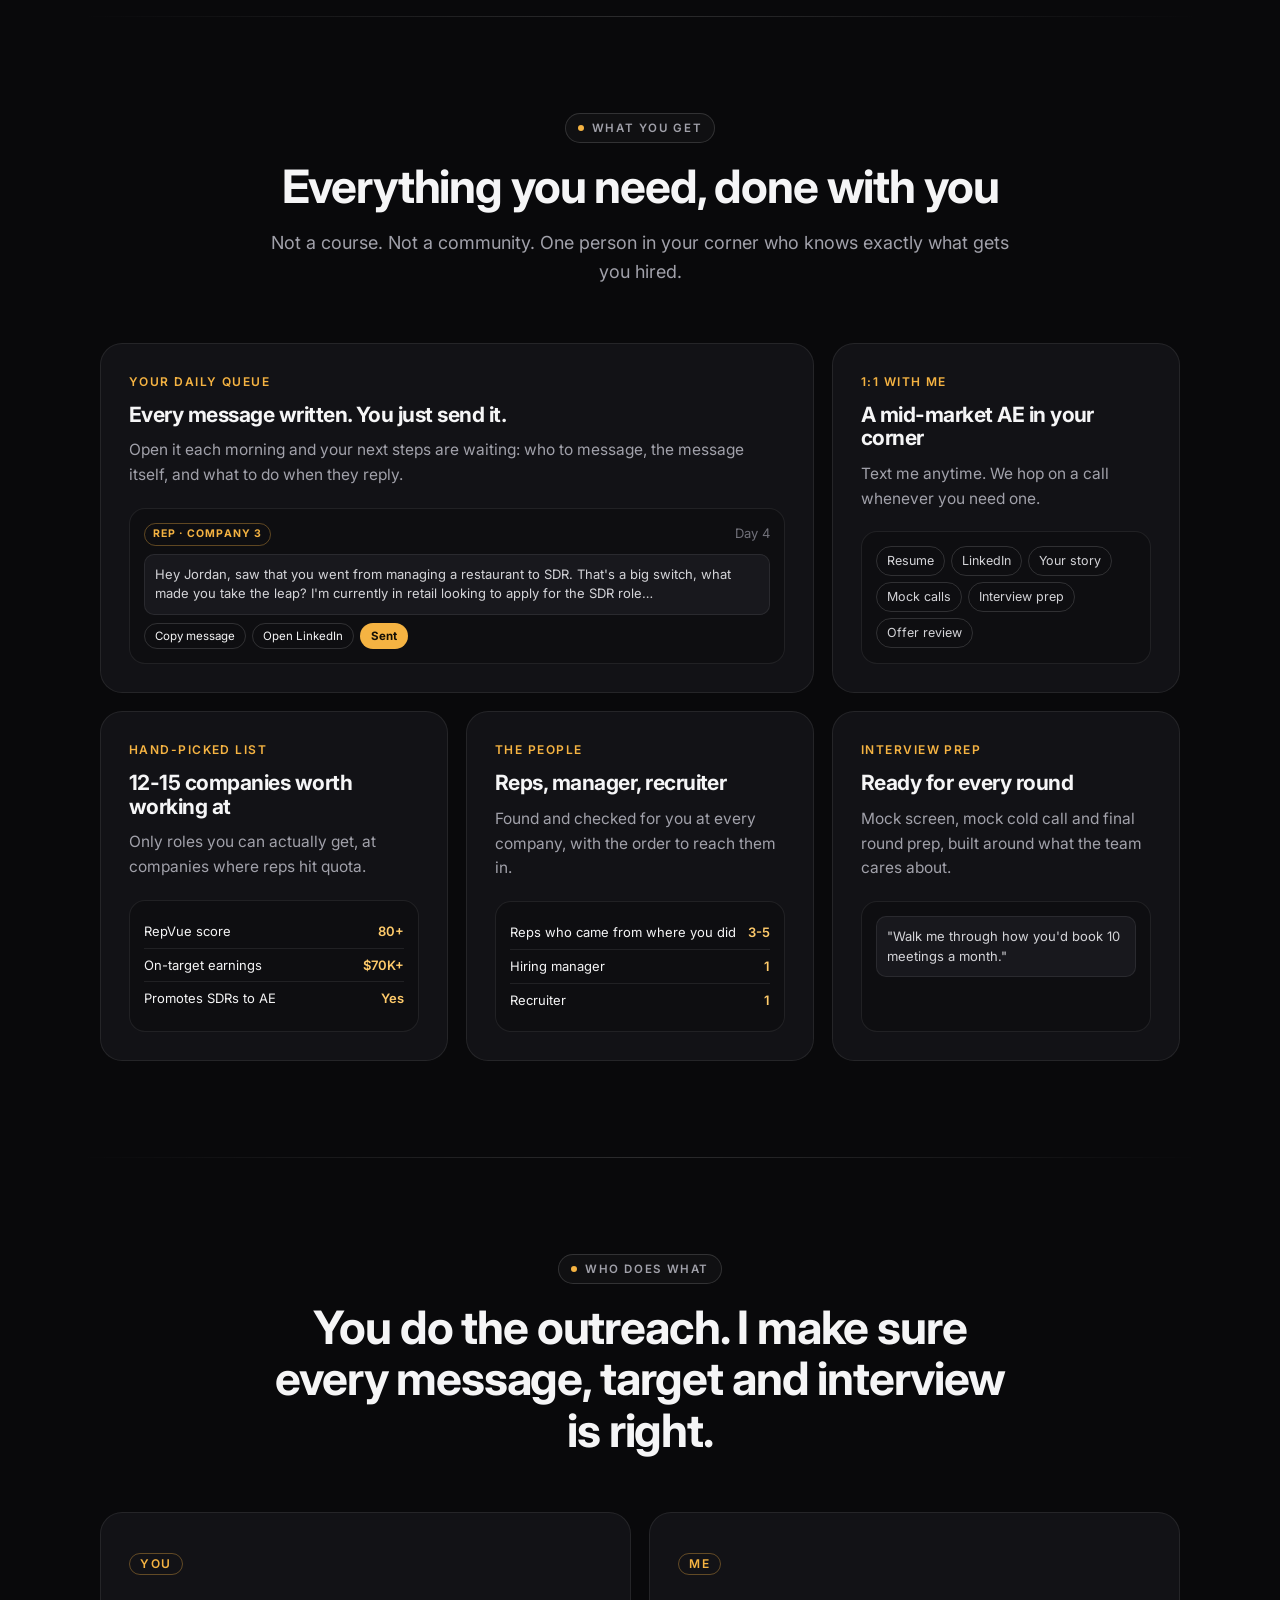
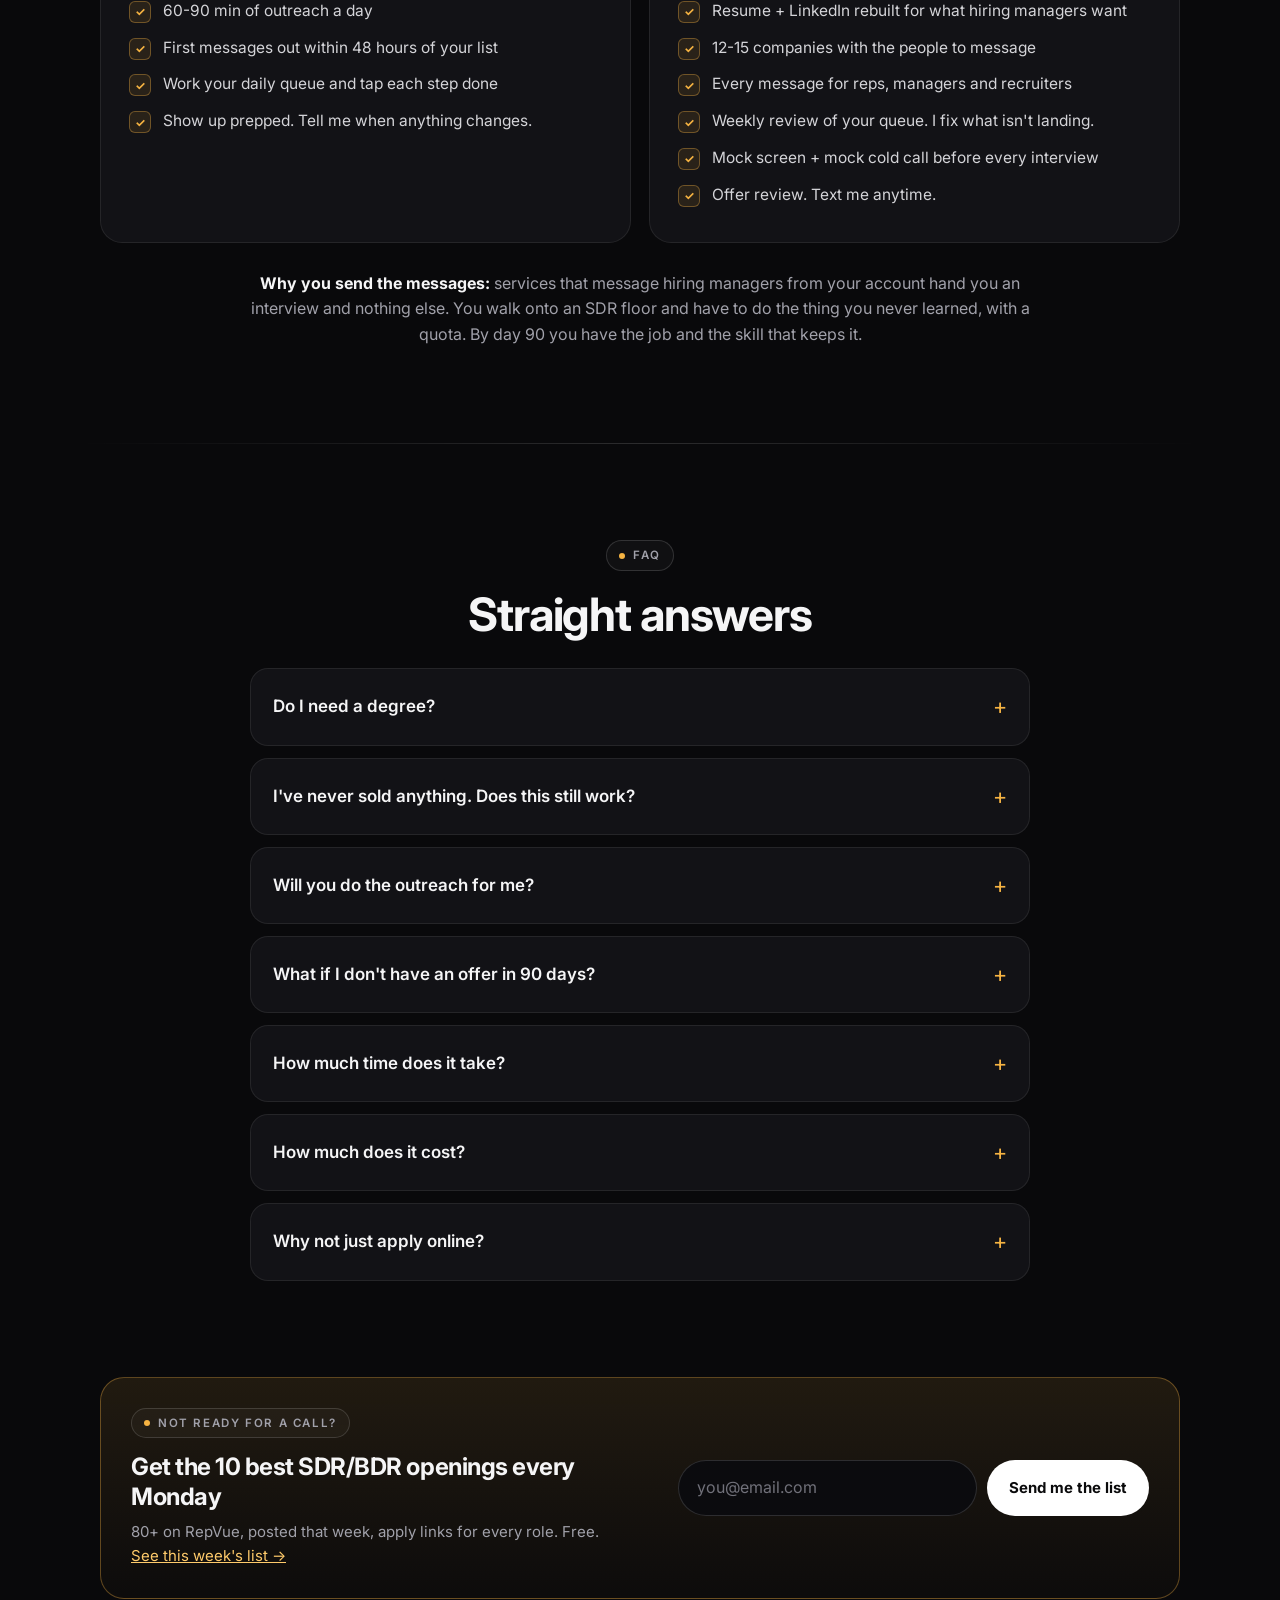
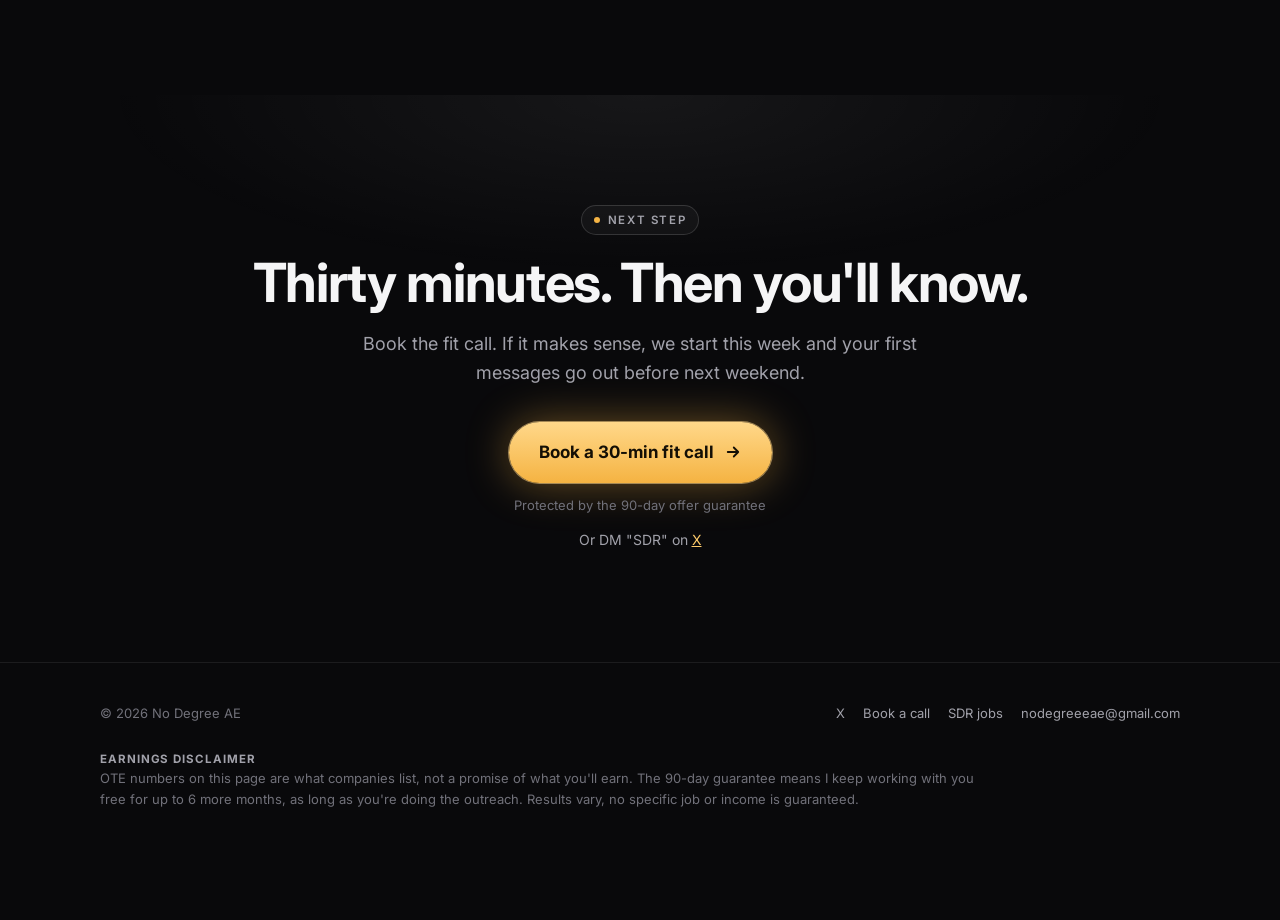
==== commit bfb59ef8: "Remove price section, add cost answer to FAQ" ====
--- a/index.html
+++ b/index.html
@@ -243,7 +243,7 @@
 
 <nav><div class="wrap">
   <a class="logo" href="#top"><i>&#10022;</i>No Degree AE</a>
-  <div class="navmid"><div class="links"><a href="#story">My story</a><a href="#how">How it works</a><a href="#price">Price</a><a href="#faq">FAQ</a></div><div class="dd" id="jobsdd"><button class="dd-btn" type="button" aria-haspopup="true" aria-expanded="false" aria-controls="jobsmenu">SDR jobs</button><div class="dd-menu" id="jobsmenu"><a href="/jobs"><b>Top new SDR jobs this week</b><span>The 10 best openings, 80+ on RepVue. New list every Monday.</span></a><a href="/no-experience"><b>No experience required</b><span>10 tech companies hiring SDRs right now.</span></a><a class="dd-mail" href="/jobs#signup">Get new SDR jobs by email every Monday &rarr;</a></div></div></div>
+  <div class="navmid"><div class="links"><a href="#story">My story</a><a href="#how">How it works</a><a href="#faq">FAQ</a></div><div class="dd" id="jobsdd"><button class="dd-btn" type="button" aria-haspopup="true" aria-expanded="false" aria-controls="jobsmenu">SDR jobs</button><div class="dd-menu" id="jobsmenu"><a href="/jobs"><b>Top new SDR jobs this week</b><span>The 10 best openings, 80+ on RepVue. New list every Monday.</span></a><a href="/no-experience"><b>No experience required</b><span>10 tech companies hiring SDRs right now.</span></a><a class="dd-mail" href="/jobs#signup">Get new SDR jobs by email every Monday &rarr;</a></div></div></div>
   <a class="nav-cta" href="https://calendly.com/nodegreeeae/30min" target="_blank" rel="noopener">Book a call</a>
 </div></nav>
 
@@ -484,33 +484,6 @@
 
 <div class="sep"></div>
 
-<section id="price">
-  <div class="glow"></div>
-  <div class="wrap">
-    <div class="head" style="margin-bottom:40px">
-      <span class="pill caps">Price</span>
-      <h2>One payment. Ninety days.</h2>
-      <p>You walk away with the job and the skill.</p>
-    </div>
-    <div class="price">
-      <span class="pill">Full 90-day program · 1:1</span>
-      <div class="amt">$997 <small>one time, or 2 payments</small></div>
-      <ul class="checks">
-        <li>Resume and LinkedIn rebuilt for what hiring managers want, plus your story</li>
-        <li>Hand-scouted target list with the people to message</li>
-        <li>Your daily queue, every message written for you</li>
-        <li>Weekly review + text access anytime</li>
-        <li>Interview prep every round, offer review at the end</li>
-        <li>Offer in 90 days or I keep working with you free</li>
-      </ul>
-      <a class="btn" href="https://calendly.com/nodegreeeae/30min" target="_blank" rel="noopener">Book the fit call <svg viewBox="0 0 24 24" fill="none" stroke="currentColor" stroke-width="2.4" stroke-linecap="round" stroke-linejoin="round"><path d="M5 12h14M13 6l6 6-6 6"/></svg></a>
-      <p class="fine">A first SDR job pays $60-80K on target. Top performers clear $100K in year one. I take a handful of people at a time so every message gets looked at. If you're not a fit, I'll say so on the call.</p>
-    </div>
-  </div>
-</section>
-
-<div class="sep"></div>
-
 <section id="faq">
   <div class="wrap">
     <div class="head" style="margin-bottom:28px">
@@ -523,6 +496,7 @@
       <details><summary>Will you do the outreach for me?</summary><p>No, and that's the point. I write every message and fix them every week, but you send them. By day 90 you have the job and the skill that keeps it.</p></details>
       <details><summary>What if I don't have an offer in 90 days?</summary><p>I keep working with you free for up to 6 more months, until you sign. The deal: you're doing the outreach. A week without messages pauses the clock, and if you turn down an offer from a company on your list, the guarantee ends. I can't want it more than you do. Results vary, no specific job or income is guaranteed.</p></details>
       <details><summary>How much time does it take?</summary><p>60-90 minutes of outreach a day, plus the interviews. Works around a full-time job. Doesn't work around skipping days.</p></details>
+      <details><summary>How much does it cost?</summary><p>We'll go over pricing on the fit call. One payment, or split it in two. You'll get the number straight, and if you're not a fit I'll tell you.</p></details>
       <details><summary>Why not just apply online?</summary><p>Because 300 other people did. A good SDR posting gets hundreds of applications in a week and the recruiter reads the referred ones first. Applying is what you do after someone on the team already said your name.</p></details>
     </div>
   </div>
